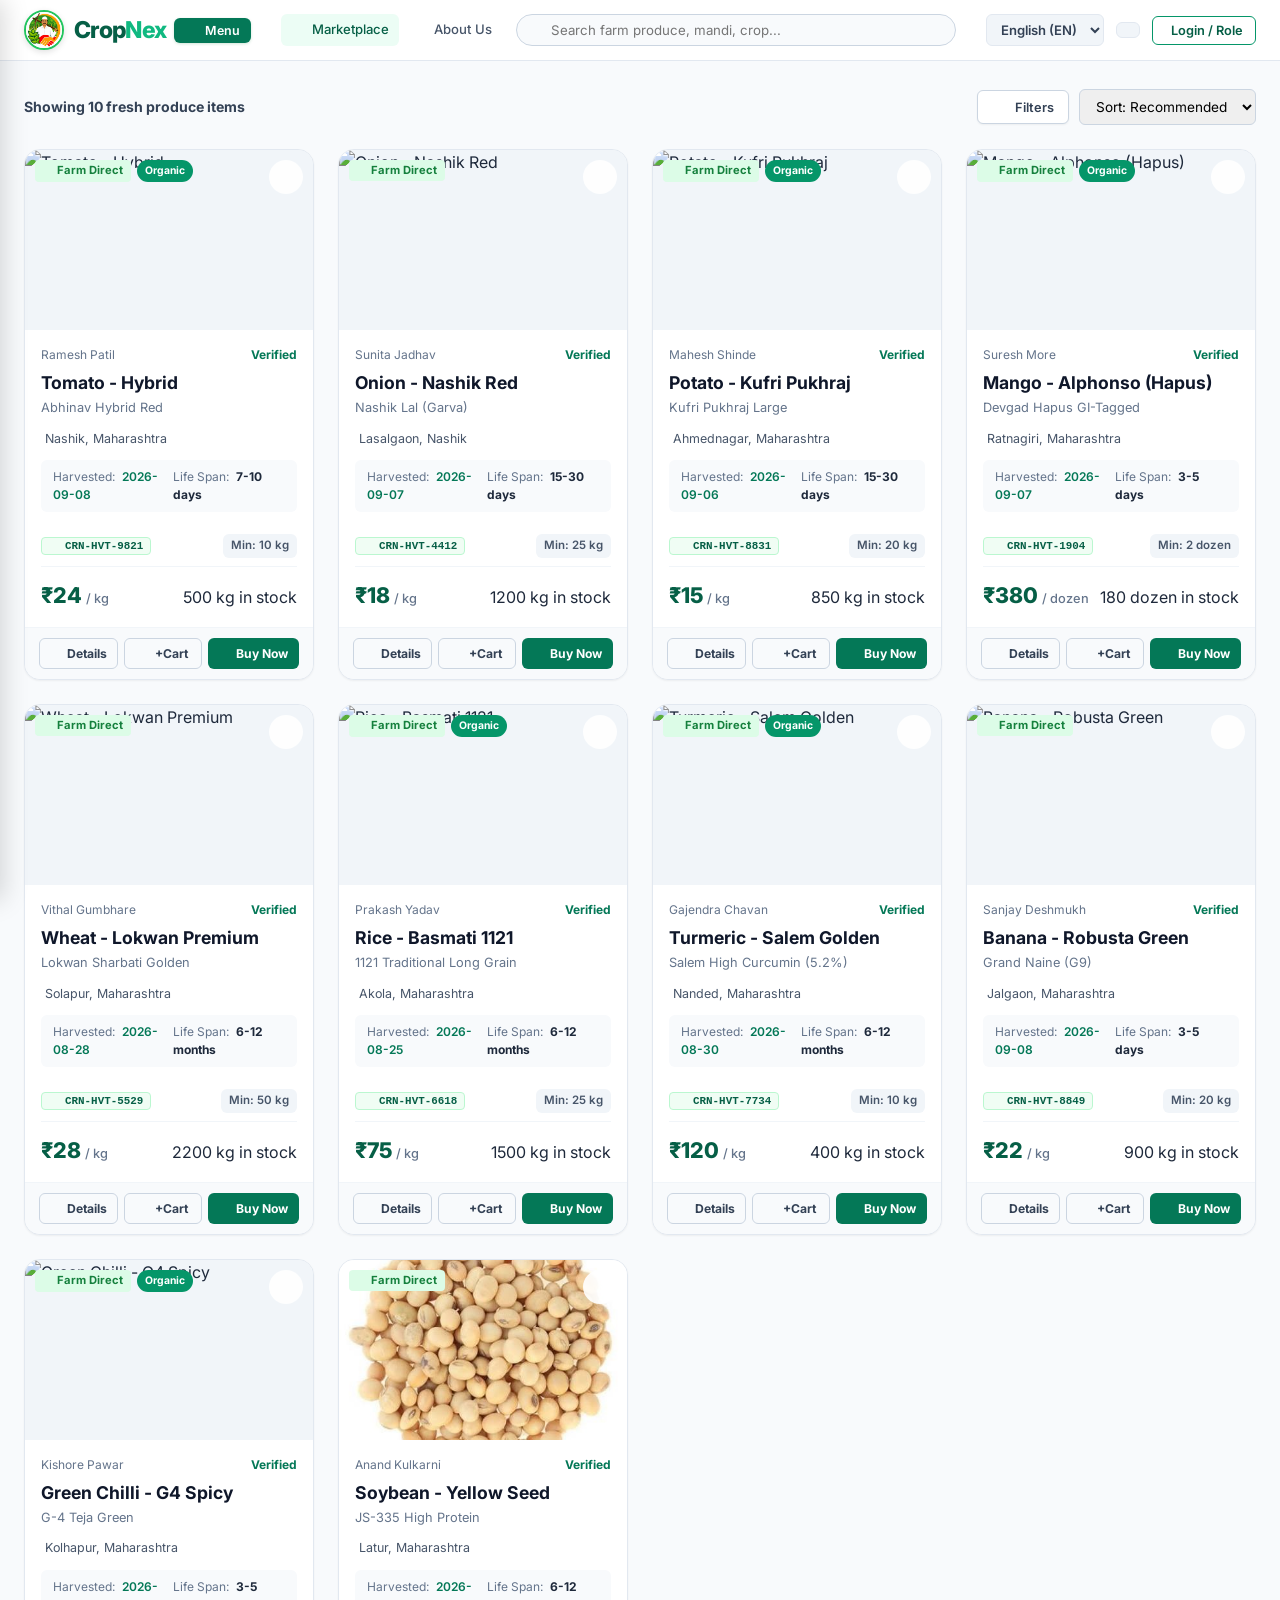
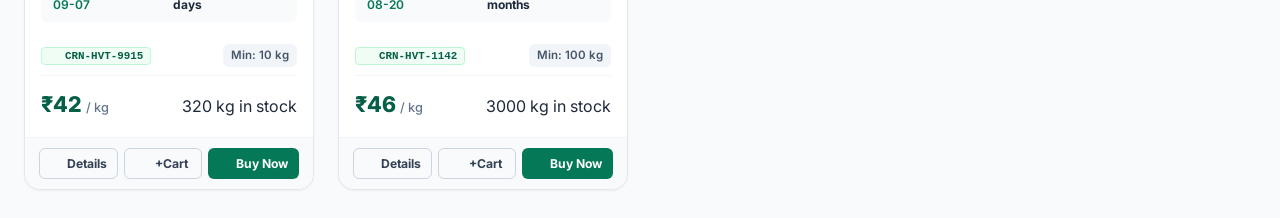
==== index.html @ 41c4c05e "Update landing hero badge and farmer KPI labels" ====
<!DOCTYPE html>
<html lang="en">
<head>
  <meta charset="UTF-8">
  <meta name="viewport" content="width=device-width, initial-scale=1.0, maximum-scale=5.0">
  <meta name="theme-color" content="#15803D">
  <title>CropNex — Direct Agritech Marketplace & Farmer Intelligence</title>
  <meta name="description" content="Direct multi-tier marketplace, AI price intelligence, smart logistics and multilingual tender aggregator.">

  <!-- Google Fonts: Inter & Outfit -->
  <link rel="preconnect" href="https://fonts.googleapis.com">
  <link rel="preconnect" href="https://fonts.gstatic.com" crossorigin>
  <link href="https://fonts.googleapis.com/css2?family=Inter:wght@400;500;600;700;800&family=Outfit:wght@600;700;800&display=swap" rel="stylesheet">

  <!-- Official CropNex Favicon & Browser Tab Icons -->
  <link rel="icon" type="image/jpeg" href="assets/cropnex-logo.jpg?v=4.0">
  <link rel="shortcut icon" type="image/jpeg" href="assets/cropnex-logo.jpg?v=4.0">
  <link rel="apple-touch-icon" href="assets/cropnex-logo.jpg?v=4.0">

  <!-- Leaflet CSS for Smart Logistics Map -->
  <link rel="stylesheet" href="https://unpkg.com/leaflet@1.9.4/dist/leaflet.css" />

  <!-- Main Stylesheet -->
  <link rel="stylesheet" href="css/style.css?v=3.7">

  <!-- Lucide Icons & Chart.js via CDN -->
  <script src="https://unpkg.com/lucide@latest"></script>
  <script src="https://cdn.jsdelivr.net/npm/chart.js"></script>
  <script src="https://unpkg.com/leaflet@1.9.4/dist/leaflet.js"></script>
</head>
<body>

  <!-- Global Application Header -->
  <header class="app-header">
    <div class="header-inner">
      <!-- Left: Brand Logo, Menu Button & Top-Left Filter Button -->
      <div class="header-left-col">
        <div class="brand-dashboard-wrapper">
          <!-- Brand Logo -->
          <div class="brand-logo" id="brandLogoLink" data-navigate="marketplace" title="CropNex">
            <img src="assets/cropnex-logo.jpg?v=4.0" alt="CropNex Logo" class="brand-logo-img">
            <span class="brand-text">Crop<span>Nex</span></span>
          </div>

          <!-- Navigation Menu button -->
          <button type="button" class="btn btn-primary btn-dashboard-toggle" id="btnSidebarToggle" onclick="UI.toggleSidebar()" title="Open Navigation Menu">
            <i data-lucide="menu" style="width:14px; height:14px;"></i>
            <span class="font-semibold">Menu</span>
          </button>
        </div>

        <!-- Top-Left Filter Button: Shown when searching or toggled (Buyer Only) -->
        <button class="btn nav-top-filter-btn nav-buyer-only" id="navTopLeftFilterBtn" onclick="Marketplace.openFilterModal()" title="Filter Produce" style="display:none; padding:6px 12px; font-size:0.8rem; border-radius:8px; align-items:center; gap:6px; background:#ecfdf5; border:1px solid #10b981; color:#065f46; font-weight:700; cursor:pointer; box-shadow:0 1px 3px rgba(0,0,0,0.06); transition:all 0.2s;">
          <i data-lucide="sliders-horizontal" style="width:14px; height:14px; color:#059669;"></i>
          <span>Filter Produce</span>
          <span class="filter-count-badge" id="navFilterActiveCount" style="display:none; background:#059669; color:#fff; border-radius:10px; padding:1px 6px; font-size:0.7rem;">0</span>
        </button>
      </div>

      <!-- Center: Nav Links & Search Bar -->
      <div class="header-center-col" style="display:flex; align-items:center; gap:14px; flex:1; max-width:700px; margin:0 10px;">
        <!-- Nav Links: Marketplace (Buyer), About Us (Home hidden on User page) -->
        <nav class="nav-center-menu" id="navCenterMenu" style="display:flex; align-items:center; gap:4px;">
          <a href="javascript:void(0)" class="nav-link" id="navHomeLink" data-navigate="farmer-dashboard" title="CropNex Home" style="display:none;">
            <i data-lucide="home" style="width:15px; height:15px;"></i>
            <span>Home</span>
          </a>
          <a href="javascript:void(0)" class="nav-link nav-buyer-only" id="navMarketplaceLink" data-navigate="marketplace" title="Direct Marketplace">
            <i data-lucide="store" style="width:15px; height:15px;"></i>
            <span>Marketplace</span>
          </a>
          <a href="about.html" target="_blank" rel="noopener noreferrer" class="nav-link" id="navAboutUsLink" title="About CropNex">
            <i data-lucide="info" style="width:15px; height:15px;"></i>
            <span>About Us</span>
          </a>
        </nav>

        <!-- Navbar Search Bar (Buyer Only) -->
        <div class="nav-search-bar nav-buyer-only" id="navSearchBarContainer" style="position:relative; flex:1; min-width:180px;">
          <i data-lucide="search" class="nav-search-icon" style="position:absolute; left:12px; top:50%; transform:translateY(-50%); width:15px; height:15px; color:#64748b; pointer-events:none;"></i>
          <input type="text" id="navProduceSearchInput" placeholder="Search farm produce, mandi, crop..." oninput="Marketplace.handleNavbarSearch(this.value)" style="width:100%; padding:7px 30px 7px 34px; border-radius:20px; border:1px solid #cbd5e1; font-size:0.83rem; background:#f8fafc; outline:none; transition:all 0.2s;">
          <button type="button" class="nav-search-clear" id="navSearchClearBtn" onclick="Marketplace.clearNavbarSearch()" style="display:none; position:absolute; right:10px; top:50%; transform:translateY(-50%); background:none; border:none; font-size:16px; color:#94a3b8; cursor:pointer;" title="Clear">&times;</button>
        </div>
      </div>

      <!-- Header Right Minimal Controls: Language, Cart, Login / Profile -->
      <div class="header-actions">
        <!-- Language Selector -->
        <div class="lang-dropdown">
          <select class="lang-select-box" id="globalLangSelector" onchange="LanguageService.setLanguage(this.value)">
            <option value="en">English (EN)</option>
            <option value="hi">हिंदी (HI)</option>
            <option value="mr">मराठी (MR)</option>
          </select>
        </div>

        <!-- Cart Button (Accessible to visitor without login) -->
        <button class="cart-icon-btn" data-toggle-cart title="Shopping Cart">
          <i data-lucide="shopping-cart"></i>
          <span class="cart-badge-count" style="display:none;">0</span>
        </button>

        <!-- Unauthenticated Visitor: Login Button -->
        <button class="btn btn-outline btn-sm auth-btn-login" id="navLoginBtn" onclick="UI.openLoginModal()">
          <i data-lucide="log-in"></i>
          <span data-i18n="nav_login">Login</span>
        </button>

        <!-- Authenticated User: Profile Button -->
        <button class="btn btn-outline btn-sm auth-btn-profile" id="navProfileBtn" data-navigate="profile" style="display:none;">
          <i data-lucide="user"></i>
          <span class="current-user-name" data-i18n="nav_profile">Profile</span>
        </button>
      </div>
    </div>
  </header>

  <!-- Role-Aware Side Panel / Sidebar Drawer -->
  <div class="sidebar-backdrop" id="sidebarBackdrop" onclick="UI.toggleSidebar(false)"></div>
  <aside class="app-sidebar-panel" id="appSidebarPanel">
    <div class="sidebar-header">
      <div class="sidebar-user-preview">
        <div class="sidebar-avatar" id="sidebarUserAvatar">👤</div>
        <div>
          <div class="sidebar-user-name" id="sidebarUserName">Guest Visitor</div>
          <div class="sidebar-user-role" id="sidebarUserRole">Browsing Marketplace</div>
        </div>
      </div>
      <button class="sidebar-close-btn" onclick="UI.toggleSidebar(false)" title="Close Panel">&times;</button>
    </div>

    <!-- Dynamic navigation menu items injected by UI.renderSidebarMenu() -->
    <nav class="sidebar-nav-container">
      <ul class="sidebar-menu-list" id="sidebarMenuList">
        <!-- Rendered dynamically according to Visitor / Buyer / Farmer -->
      </ul>
    </nav>
  </aside>

  <!-- Slide-Out Shopping Cart Drawer -->
  <div class="cart-overlay" id="cartOverlay" data-toggle-cart></div>
  <aside class="cart-drawer" id="cartDrawer">
    <div class="cart-header">
      <h3 data-i18n="cart_title">Your Produce Cart</h3>
      <button class="btn-icon" data-toggle-cart>&times;</button>
    </div>
    <div class="cart-items-container" id="cartDrawerItems">
      <!-- Injected via Marketplace.renderCartDrawer() -->
    </div>
    <div class="cart-footer">
      <div class="cart-totals-breakdown">
        <div class="total-row">
          <span data-i18n="cart_subtotal">Subtotal:</span>
          <span id="cartSubtotalAmount">₹0</span>
        </div>
        <div class="total-row">
          <span data-i18n="cart_logistics">Logistics (Est. 6%):</span>
          <span id="cartLogisticsAmount">₹0</span>
        </div>
        <div class="total-row total-grand">
          <span data-i18n="cart_total">Total Amount:</span>
          <span id="cartTotalAmount">₹0</span>
        </div>
      </div>
      <button class="btn btn-primary w-full" id="cartProceedCheckoutBtn" onclick="Marketplace.openCheckoutModal()" style="width: 100%;">
        <i data-lucide="shield-check"></i> <span data-i18n="btn_checkout">Proceed to Checkout</span>
      </button>
    </div>
  </aside>

  <!-- SPA Views Container -->
  <main class="app-main">

    <!-- ==========================================
         VIEW 1: ABOUT & PLATFORM OVERVIEW (LANDING)
         ========================================== -->
    <section class="app-view" id="view-landing">
      <!-- Hero Section -->
      <div class="hero-section">
        <div class="hero-container">
          <div class="hero-content">
            <h1 data-i18n="brand_tagline">
              From Farm to Market, <span>Without Unnecessary Middlemen.</span>
            </h1>
            <p data-i18n="brand_subtext">
              CropNex connects farmers directly with consumers and bulk buyers while helping them discover better prices, smarter logistics and government tender opportunities.
            </p>
            <div class="hero-cta-group">
              <button class="btn btn-primary" data-navigate="marketplace">
                <i data-lucide="shopping-bag"></i> <span data-i18n="btn_explore_mkt">Explore Marketplace</span>
              </button>
              <button class="btn btn-secondary" onclick="UI.openLoginModal('user')">
                <i data-lucide="users"></i> <span data-i18n="btn_join_cropnex">Join CropNex</span>
              </button>
            </div>
            <!-- Live Agro Weather Strip -->
            <div class="p-3 bg-white border border-emerald-100 rounded-md shadow-sm flex items-center gap-4 text-xs" style="max-width: 520px; display: flex; align-items: center; justify-content: space-between;">
              <div style="display: flex; align-items: center; gap: 8px;">
                <i data-lucide="cloud-sun" class="text-emerald-600"></i>
                <div>
                  <strong id="weatherTemp">28°C</strong> • <span id="weatherDesc">Ideal Harvesting Weather</span>
                </div>
              </div>
              <div style="color: var(--slate-500);">
                Humidity: <strong id="weatherHumidity">68%</strong> | Rain: <strong id="weatherRain">0 mm</strong>
              </div>
            </div>
          </div>

          <!-- Hero Supply Chain Reduction Visual -->
          <div class="hero-illustration">
            <div style="font-size: 0.8rem; font-weight: 700; color: var(--primary-800); text-transform: uppercase; margin-bottom: 12px;">
              CropNex Direct Value Realization
            </div>
            <div class="supply-chain-hero-diagram">
              <div class="diagram-node">
                <div class="node-icon-circle">👨‍🌾</div>
                <div class="node-label">Farmer</div>
                <span class="text-xs text-emerald-700 font-bold">+40% Margin</span>
              </div>
              <div class="diagram-arrow">➔</div>
              <div class="diagram-node">
                <div class="node-icon-circle" style="background: #ecfdf5; border-color: #10b981;">🌿</div>
                <div class="node-label" style="color: var(--primary-700);">CropNex</div>
                <span class="text-xs text-slate-500">Zero Middlemen</span>
              </div>
              <div class="diagram-arrow">➔</div>
              <div class="diagram-node">
                <div class="node-icon-circle">🏢</div>
                <div class="node-label">Buyer</div>
                <span class="text-xs text-blue-700 font-bold">-25% Cost</span>
              </div>
            </div>
            <div style="font-size: 0.75rem; color: var(--slate-500); margin-top: 10px;" id="weatherStatusNote">
              Integrated multi-tier logistics & smart route clustering
            </div>
          </div>
        </div>
      </div>

      <!-- Stats Ribbon -->
      <div class="stats-ribbon">
        <div class="stats-container">
          <div class="stat-item">
            <h3>1,200+</h3>
            <p>Direct Farmers</p>
          </div>
          <div class="stat-item">
            <h3>850+</h3>
            <p>Active Bulk Buyers</p>
          </div>
          <div class="stat-item">
            <h3>2,300+</h3>
            <p>Products Listed</p>
          </div>
          <div class="stat-item">
            <h3>5,600+</h3>
            <p>Orders Fulfilled</p>
          </div>
        </div>
      </div>

      <!-- Problem vs Solution Comparison Section -->
      <div class="comparison-section" id="problemComparisonSection">
        <div class="section-header">
          <h2>Eliminating the Middleman Inefficiency</h2>
          <p>How CropNex solves Problem Statement 26033: Reducing supply chain intermediaries so farmers earn more while buyers pay fair market rates.</p>
        </div>

        <div class="comparison-grid">
          <!-- Traditional Supply Chain -->
          <div class="comparison-card card-traditional">
            <h3 style="color: var(--accent-red); font-size: 1.25rem; font-weight: 700; margin-bottom: 6px;" data-i18n="comp_traditional_title">
              The Problem: Traditional Supply Chain
            </h3>
            <p style="font-size: 0.85rem; color: var(--slate-500);">5-6 layers of intermediaries extract value before produce reaches consumer.</p>

            <div class="chain-steps-row">
              <span class="step-node">Farmer</span> ➔
              <span class="step-node">Trader</span> ➔
              <span class="step-node">Wholesaler</span> ➔
              <span class="step-node">Distributor</span> ➔
              <span class="step-node">Retailer</span> ➔
              <span class="step-node">Consumer</span>
            </div>

            <ul class="chain-points-list">
              <li><i data-lucide="x-circle" class="icon-bad"></i> <span data-i18n="comp_bad_1">Lower farmer margin (only 25-35% price realization)</span></li>
              <li><i data-lucide="x-circle" class="icon-bad"></i> <span data-i18n="comp_bad_2">Higher consumer price (200-300% retail markup)</span></li>
              <li><i data-lucide="x-circle" class="icon-bad"></i> <span data-i18n="comp_bad_3">Information gaps & mandi price opacity</span></li>
              <li><i data-lucide="x-circle" class="icon-bad"></i> <span data-i18n="comp_bad_4">High logistics wastage and delayed transit</span></li>
            </ul>
          </div>

          <!-- CropNex Direct Platform -->
          <div class="comparison-card card-cropnex">
            <h3 style="color: var(--primary-800); font-size: 1.25rem; font-weight: 700; margin-bottom: 6px;" data-i18n="comp_cropnex_title">
              The Solution: CropNex
            </h3>
            <p style="font-size: 0.85rem; color: var(--slate-500);">Direct 3-tier model powered by AI price intelligence and smart freight.</p>

            <div class="chain-steps-row">
              <span class="step-node font-bold">Farmer</span> ➔
              <span class="step-node font-bold" style="background:#15803d; color:#ffffff;">CropNex</span> ➔
              <span class="step-node font-bold">Buyer</span>
            </div>

            <ul class="chain-points-list">
              <li><i data-lucide="check-circle" class="icon-good"></i> <span data-i18n="comp_good_1">Better farmer margins (65-80% direct realization)</span></li>
              <li><i data-lucide="check-circle" class="icon-good"></i> <span data-i18n="comp_good_2">Transparent, fair wholesale & retail pricing</span></li>
              <li><i data-lucide="check-circle" class="icon-good"></i> <span data-i18n="comp_good_3">Direct verified buyers, institutions & FPOs</span></li>
              <li><i data-lucide="check-circle" class="icon-good"></i> <span data-i18n="comp_good_4">Smart route optimization & shared freight pooling</span></li>
            </ul>
          </div>
        </div>
      </div>

      <!-- 4 Core Pillars Section -->
      <div class="features-section">
        <div class="features-container">
          <div class="section-header">
            <h2 data-i18n="feat_heading">Our 4 Core Pillars</h2>
            <p>Engineered to empower rural agriculture through intelligent digital infrastructure.</p>
          </div>

          <div class="features-grid">
            <!-- 01 Direct Marketplace -->
            <div class="feature-card" data-navigate="marketplace">
              <div>
                <span class="feature-num">01</span>
                <h3 data-i18n="feat_1_title">Direct Marketplace</h3>
                <p data-i18n="feat_1_desc">Sell directly to consumers, bulk buyers, restaurants and institutional procurers without brokers.</p>
              </div>
              <button class="btn btn-sm btn-outline" style="width:100%;">
                <span data-i18n="btn_explore_mkt">Explore Marketplace</span> ➔
              </button>
            </div>

            <!-- 02 AI Price Forecasting -->
            <div class="feature-card" data-navigate="forecast">
              <div>
                <span class="feature-num">02</span>
                <h3 data-i18n="feat_2_title">AI Price Forecasting</h3>
                <p data-i18n="feat_2_desc">Understand prospective mandi price trends up to 30 days before harvest and selling.</p>
              </div>
              <button class="btn btn-sm btn-outline" style="width:100%;">
                <span data-i18n="nav_forecast">View Price Intel</span> ➔
              </button>
            </div>

            <!-- 03 Smart Logistics -->
            <div class="feature-card" data-navigate="logistics">
              <div>
                <span class="feature-num">03</span>
                <h3 data-i18n="feat_3_title">Smart Logistics</h3>
                <p data-i18n="feat_3_desc">Reduce delivery distance and transport overhead via multi-stop route clustering and cold chains.</p>
              </div>
              <button class="btn btn-sm btn-outline" style="width:100%;">
                <span data-i18n="nav_logistics">Open Logistics</span> ➔
              </button>
            </div>

            <!-- 04 Multilingual Tenders -->
            <div class="feature-card" data-navigate="tenders">
              <div>
                <span class="feature-num">04</span>
                <h3 data-i18n="feat_4_title">Multilingual Tenders</h3>
                <p data-i18n="feat_4_desc">Discover and understand relevant government procurement tenders in accessible regional languages.</p>
              </div>
              <button class="btn btn-sm btn-outline" style="width:100%;">
                <span data-i18n="nav_tenders">Browse Tenders</span> ➔
              </button>
            </div>
          </div>
        </div>
      </div>

      <!-- Trust & Impact Section -->
      <div class="page-container" style="padding-top: 60px; padding-bottom: 60px;">
        <div class="section-header">
          <h2>Built on Direct Trust & Transparency</h2>
          <p>Real-time KYC verification, farm-gate quality certification, and direct escrow payments.</p>
        </div>

        <div style="display: grid; grid-template-columns: repeat(auto-fit, minmax(240px, 1fr)); gap: 24px;">
          <div class="kpi-card text-center" style="align-items: center;">
            <i data-lucide="shield-check" class="text-emerald-600" style="width:36px; height:36px; margin-bottom:12px;"></i>
            <h4 class="font-bold text-slate-800">Verified Farmers</h4>
            <p class="text-xs text-slate-500 mt-1">Land record 7/12 & Aadhaar authenticated producers with farm-gate traceability.</p>
          </div>
          <div class="kpi-card text-center" style="align-items: center;">
            <i data-lucide="trending-up" class="text-emerald-600" style="width:36px; height:36px; margin-bottom:12px;"></i>
            <h4 class="font-bold text-slate-800">Transparent Pricing</h4>
            <p class="text-xs text-slate-500 mt-1">Live Mandi rate benchmarks eliminate price gouging and unfair commission cuts.</p>
          </div>
          <div class="kpi-card text-center" style="align-items: center;">
            <i data-lucide="truck" class="text-emerald-600" style="width:36px; height:36px; margin-bottom:12px;"></i>
            <h4 class="font-bold text-slate-800">Cluster Logistics</h4>
            <p class="text-xs text-slate-500 mt-1">Shared farm-to-city freight routes reducing transport costs by over 20%.</p>
          </div>
          <div class="kpi-card text-center" style="align-items: center;">
            <i data-lucide="languages" class="text-emerald-600" style="width:36px; height:36px; margin-bottom:12px;"></i>
            <h4 class="font-bold text-slate-800">Multilingual Access</h4>
            <p class="text-xs text-slate-500 mt-1">Full support for English, Hindi, and Marathi ensuring regional inclusion.</p>
          </div>
        </div>
      </div>
    </section>


    <!-- ==========================================
         VIEW 2: DIRECT MARKETPLACE (DEFAULT HOMEPAGE)
         ========================================== -->
    <section class="app-view active" id="view-marketplace">
      <div class="marketplace-layout">
        <!-- Marketplace Main Content (Clean Full-Width Browsing) -->
        <div class="marketplace-content">
          <!-- Top Bar with Status Count, Filters and Sort -->
          <div class="marketplace-top-controls">
            <div class="marketplace-count-badge" id="marketplaceProductCount" style="font-size:0.88rem; font-weight:700; color:var(--slate-700); display:flex; align-items:center; gap:6px;">
              <i data-lucide="store" style="width:16px; height:16px; color:var(--primary-600);"></i>
              <span>Showing fresh produce items</span>
            </div>

            <div style="display:flex; gap:10px; align-items:center; flex-wrap:wrap;">
              <button type="button" class="btn btn-outline btn-sm btn-filter-modal-trigger" onclick="UI.openModal('marketplaceFilterModal')" style="display:inline-flex; align-items:center; gap:7px; font-weight:600; padding:8px 14px; border-color:var(--slate-300); background:var(--white);">
                <i data-lucide="sliders-horizontal" style="width:16px; height:16px; color:var(--primary-700);"></i>
                <span>Filters</span>
                <span class="badge-filter-count" id="activeFiltersBadge" style="display:none; background:var(--primary-600); color:#fff; border-radius:10px; padding:1px 7px; font-size:0.75rem; font-weight:700;">0</span>
              </button>

              <select class="form-select" id="mktSortBy" style="padding:8px 12px; border-radius:6px; border:1px solid #cbd5e1; font-size:0.85rem;">
                <option value="recommended" data-i18n="mkt_sort_rec">Sort: Recommended</option>
                <option value="lowest" data-i18n="mkt_sort_low">Lowest Price</option>
                <option value="highest" data-i18n="mkt_sort_high">Highest Price</option>
                <option value="newest" data-i18n="mkt_sort_new">Newest Harvest</option>
              </select>
            </div>
          </div>

          <!-- Products Grid Container -->
          <div class="products-grid" id="marketplaceGrid">
            <!-- Injected via Marketplace.renderProducts() -->
          </div>
        </div>
      </div>
    </section>


    <!-- ==========================================
         VIEW 3: AI PRICE FORECASTING ENGINE
         ========================================== -->
    <section class="app-view" id="view-forecast">
      <div class="page-container">
        <div class="page-header-block">
          <span class="user-role-badge role-farmer" style="margin-bottom:8px; display:inline-block;">AI PRICE DISCOVERY</span>
          <h2 data-i18n="ai_price_title">AI Price Prediction & Mandi Forecast</h2>
          <p data-i18n="ai_disclaimer">Live APMC rate projections based on seasonal arrival trends and predictive market momentum.</p>
        </div>

        <!-- Quick Crop Selector Pills -->
        <div style="margin-bottom: 20px;">
          <label class="block text-xs font-bold text-slate-600 mb-2">Quick Crop Selection (Click to Discover AI Projections):</label>
          <div style="display: flex; gap: 10px; flex-wrap: wrap;">
            <button type="button" class="btn btn-sm btn-primary crop-predict-btn" onclick="ForecastEngine.selectCrop('Tomato', this)">🍅 Tomato (Hybrid)</button>
            <button type="button" class="btn btn-sm btn-outline crop-predict-btn" onclick="ForecastEngine.selectCrop('Onion', this)">🧅 Onion (Nashik Red)</button>
            <button type="button" class="btn btn-sm btn-outline crop-predict-btn" onclick="ForecastEngine.selectCrop('Potato', this)">🥔 Potato (Kufri Pukhraj)</button>
            <button type="button" class="btn btn-sm btn-outline crop-predict-btn" onclick="ForecastEngine.selectCrop('Wheat', this)">🌾 Wheat (Lokwan)</button>
            <button type="button" class="btn btn-sm btn-outline crop-predict-btn" onclick="ForecastEngine.selectCrop('Turmeric', this)">🌿 Turmeric (Salem Golden)</button>
          </div>
        </div>

        <!-- Controls Row -->
        <div class="forecast-controls-row">
          <div>
            <label class="block text-xs font-bold text-slate-700 mb-1">Select Crop:</label>
            <select class="form-select" id="forecastCropSelect" style="padding:8px 14px; border-radius:6px; border:1px solid #cbd5e1; font-weight:600;">
              <option value="Tomato">Tomato (Hybrid)</option>
              <option value="Onion">Onion (Nashik Red)</option>
              <option value="Potato">Potato (Kufri Pukhraj)</option>
              <option value="Wheat">Wheat (Lokwan)</option>
              <option value="Turmeric">Turmeric (Salem Golden)</option>
            </select>
          </div>

          <div>
            <label class="block text-xs font-bold text-slate-700 mb-1">Mandi Hub:</label>
            <select class="form-select" id="forecastMandiSelect" style="padding:8px 14px; border-radius:6px; border:1px solid #cbd5e1; font-weight:600;">
              <option value="Nashik APMC">Nashik APMC Mandi</option>
              <option value="Lasalgaon APMC">Lasalgaon APMC (Asia's Largest Onion Market)</option>
              <option value="Ahmednagar Mandi">Ahmednagar Wholesale Market</option>
              <option value="Solapur APMC">Solapur Grain Market</option>
              <option value="Nanded APMC">Nanded Spice Hub</option>
            </select>
          </div>

          <div>
            <label class="block text-xs font-bold text-slate-700 mb-1">Forecast Horizon:</label>
            <select class="form-select" id="forecastTimeframeSelect" style="padding:8px 14px; border-radius:6px; border:1px solid #cbd5e1; font-weight:600;">
              <option value="30">Next 14-30 Days Projections</option>
            </select>
          </div>
        </div>

        <!-- Metric KPI Cards -->
        <div class="kpi-cards-grid">
          <div class="kpi-card">
            <span class="kpi-label" data-i18n="ai_current_price">Current Mandi Rate</span>
            <div class="kpi-value" id="forecastCurrentPrice">₹2,400</div>
            <span class="text-xs text-slate-500" id="forecastCurrentUnit">₹ / quintal</span>
          </div>

          <div class="kpi-card">
            <span class="kpi-label" data-i18n="ai_predicted_price">AI Forecasted Rate</span>
            <div class="kpi-value text-emerald-700" id="forecastPredictedPrice">₹2,650</div>
            <span class="text-xs text-slate-500" id="forecastPredictedUnit">₹ / quintal</span>
          </div>

          <div class="kpi-card">
            <span class="kpi-label" data-i18n="ai_expected_change">Expected Change</span>
            <div style="display:flex; align-items:center; gap:8px; margin-top:4px;">
              <span class="stat-change-pill trend-up" id="forecastExpectedChange">+10.4%</span>
            </div>
            <span class="text-xs mt-2" id="forecastTrend">↑ Increasing</span>
          </div>

          <div class="kpi-card">
            <span class="kpi-label" data-i18n="ai_confidence">AI Confidence Score</span>
            <div class="kpi-value" id="forecastConfidence">84%</div>
            <div class="confidence-bar-bg">
              <div class="confidence-bar-fill" id="forecastConfidenceBar" style="width: 84%;"></div>
            </div>
          </div>
        </div>

        <!-- Chart Card -->
        <div class="chart-card mb-6" style="margin-bottom: 24px;">
          <div class="chart-card-header">
            <h4>Historical Spot Price vs. AI Projected Price Trend</h4>
            <span class="text-xs font-semibold text-emerald-700" id="forecastMandiLabel">Market: Nashik APMC</span>
          </div>
          <div class="chart-wrapper" style="height: 320px;">
            <canvas id="forecastChartCanvas"></canvas>
          </div>
        </div>

        <!-- AI Forecast Rationale Card -->
        <div class="comparison-card card-cropnex">
          <h4 class="font-bold text-slate-800 mb-2 flex items-center gap-2">
            <i data-lucide="brain-circuit" class="text-emerald-700"></i> AI Momentum & Fundamental Insights
          </h4>
          <p class="text-sm text-slate-700" id="forecastRationale">
            Monsoon-induced logistical slowdowns in southern production hubs combined with high festival demand in urban markets are projected to push wholesale rates higher over the next 14 days.
          </p>
        </div>
      </div>
    </section>


    <!-- ==========================================
         VIEW 4: SMART LOGISTICS ENGINE
         ========================================== -->
    <section class="app-view" id="view-logistics">
      <div class="page-container">
        <div class="page-header-block">
          <span class="user-role-badge role-farmer" style="margin-bottom:8px; display:inline-block;">SMART SUPPLY CHAIN</span>
          <h2 data-i18n="logistics_title">Smart Logistics & Route Optimization</h2>
          <p>Shared cold freight pooling, multi-stop collection clusters, and distance reduction.</p>
        </div>

        <div class="logistics-grid">
          <!-- Leaflet Map Container -->
          <div class="map-card">
            <div id="logisticsMapContainer"></div>
          </div>

          <!-- Logistics Statistics & Actions -->
          <div class="logistics-stats-card">
            <div>
              <h4 class="font-bold text-slate-800 mb-4 flex items-center gap-2">
                <i data-lucide="route" class="text-emerald-700"></i> Multi-Stop Corridor Optimization
              </h4>

              <div class="stat-row-item">
                <span class="text-sm text-slate-600" data-i18n="log_orig_dist">Original Individual Route:</span>
                <span class="font-bold text-slate-800" id="logOrigDist">210 km</span>
              </div>

              <div class="stat-row-item">
                <span class="text-sm text-slate-600" data-i18n="log_opt_dist">Clustered Route:</span>
                <span class="font-bold text-emerald-700" id="logOptDist">164 km</span>
              </div>

              <div class="stat-row-item">
                <span class="text-sm text-slate-600" data-i18n="log_fuel_saving">Estimated Fuel Saving:</span>
                <span class="font-bold text-emerald-700" id="logFuelSave">21.9% (Saved 9.6L)</span>
              </div>

              <div class="stat-row-item">
                <span class="text-sm text-slate-600" data-i18n="log_est_cost">Logistics Freight Cost:</span>
                <span class="font-bold text-slate-800" id="logEstCost">₹1,240</span>
              </div>

              <div class="stat-row-item">
                <span class="text-sm text-slate-600" data-i18n="log_est_time">Estimated Transit Time:</span>
                <span class="font-bold text-slate-800" id="logEstTime">3h 20m</span>
              </div>
            </div>

            <div class="mt-6">
              <button class="btn btn-primary w-full" id="logisticsOptimizeBtn" style="width: 100%;">
                <i data-lucide="zap"></i> <span data-i18n="log_btn_optimize">Optimize Route</span>
              </button>
              <p class="text-xs text-center text-slate-500 mt-2">
                Simulates TSP (Traveling Salesperson) multi-stop freight clustering across rural collection points.
              </p>
            </div>
          </div>
        </div>
      </div>
    </section>


    <!-- ==========================================
         VIEW 5: MULTILINGUAL TENDER AGGREGATOR
         ========================================== -->
    <section class="app-view" id="view-tenders">
      <div class="page-container">
        <div class="page-header-block">
          <span class="user-role-badge role-farmer" style="margin-bottom:8px; display:inline-block;">Pillar 04</span>
          <h2 data-i18n="tenders_title">Multilingual Tender Opportunities</h2>
          <p>Aggregating official government procurement opportunities (etenders.gov.in demo) for farmers and FPOs.</p>
        </div>

        <!-- Controls Row -->
        <div class="forecast-controls-row items-center justify-between">
          <div class="search-input-wrap" style="max-width:360px;">
            <i data-lucide="search" class="search-icon-fixed"></i>
            <input type="text" id="tenderSearchInput" placeholder="Search tenders, departments, crops...">
          </div>

          <div style="display:flex; gap:12px;">
            <select class="form-select" id="tenderLanguageFilter" style="padding:8px 12px; border-radius:6px; border:1px solid #cbd5e1;">
              <option value="all">All Languages</option>
              <option value="English">English</option>
              <option value="Hindi">Hindi</option>
              <option value="Marathi">Marathi</option>
            </select>
          </div>
        </div>

        <!-- Category Buttons -->
        <div class="flex gap-2 flex-wrap mb-6" style="display: flex; gap: 8px; flex-wrap: wrap; margin-bottom: 24px;">
          <button class="btn btn-xs btn-outline tender-cat-btn active" data-category="all">All Tenders</button>
          <button class="btn btn-xs btn-outline tender-cat-btn" data-category="vegetables">Vegetables</button>
          <button class="btn btn-xs btn-outline tender-cat-btn" data-category="spices">Spices</button>
          <button class="btn btn-xs btn-outline tender-cat-btn" data-category="grains">Grains</button>
          <button class="btn btn-xs btn-outline tender-cat-btn" data-category="fruits">Fruits</button>
          <button class="btn btn-xs btn-outline tender-cat-btn" data-category="equipment">Equipment</button>
        </div>

        <div style="font-size:0.85rem; color:var(--slate-500); margin-bottom:16px;" id="tendersCountLabel">
          Showing active government tender opportunities
        </div>

        <!-- Tenders Grid -->
        <div class="tenders-grid" id="tendersGrid">
          <!-- Injected via TendersManager.renderTenders() -->
        </div>
      </div>
    </section>


    <!-- ==========================================
         VIEW 6: FARMER DASHBOARD (Overview - KPIs, Charts, Recent Orders & Action Hub)
         ========================================== -->
    <section class="app-view" id="view-farmer-dashboard">
      <div class="page-container" style="max-width:1360px;">
        <!-- 1. Farmer Hero Profile Banner -->
        <div class="farmer-hero-card">
          <div style="position:absolute; right:-40px; top:-40px; width:220px; height:220px; border-radius:50%; background:rgba(255,255,255,0.06); pointer-events:none;"></div>
          <div style="position:absolute; right:140px; bottom:-60px; width:160px; height:160px; border-radius:50%; background:rgba(255,255,255,0.04); pointer-events:none;"></div>

          <div style="position:relative; z-index:1; display:flex; justify-content:space-between; align-items:center; flex-wrap:wrap; gap:20px;">
            <!-- Profile Info -->
            <div style="display:flex; align-items:center; gap:18px;">
              <div style="width:68px; height:68px; border-radius:50%; background:#ffffff; color:#065f46; display:flex; align-items:center; justify-content:center; font-size:2rem; box-shadow:0 4px 12px rgba(0,0,0,0.15); border:3px solid #6ee7b7; flex-shrink:0;">
                👨‍🌾
              </div>
              <div>
                <div style="display:flex; align-items:center; gap:8px; flex-wrap:wrap; margin-bottom:5px;">
                  <h2 style="margin:0; font-size:1.6rem; font-weight:800; color:#ffffff; letter-spacing:-0.02em;" id="farmerHeroName">Ramesh Patil</h2>
                  <span style="display:inline-flex; align-items:center; gap:4px; padding:3px 10px; border-radius:20px; font-size:0.75rem; font-weight:800; background:#dcfce7; color:#14532d;">
                    <i data-lucide="check-circle" style="width:13px; height:13px;"></i> Verified Producer
                  </span>
                  <span style="display:inline-flex; align-items:center; gap:4px; padding:3px 10px; border-radius:20px; font-size:0.75rem; font-weight:700; background:rgba(255,255,255,0.2); color:#ffffff; font-family:monospace;" id="farmerHeroKisanId">
                    KISAN-7821-MH
                  </span>
                </div>
                <div style="font-size:0.88rem; color:#d1fae5; display:flex; align-items:center; gap:12px; flex-wrap:wrap;">
                  <span style="display:flex; align-items:center; gap:4px;"><i data-lucide="map-pin" style="width:14px; height:14px;"></i> <span id="farmerHeroLocation">Pimpalgaon Baswant, Nashik</span></span>
                  <span>•</span>
                  <span style="display:flex; align-items:center; gap:4px;"><i data-lucide="sprout" style="width:14px; height:14px;"></i> <span id="farmerHeroFarmName">Patil Organic Farms (12.5 Acres)</span></span>
                  <span>•</span>
                  <span style="display:flex; align-items:center; gap:4px; color:#fde047;"><i data-lucide="award" style="width:14px; height:14px;"></i> Jaivik Bharat 100% Organic</span>
                </div>
              </div>
            </div>

            <!-- Header Action Buttons -->
            <div style="display:flex; gap:10px; align-items:center; flex-wrap:wrap;">
              <button type="button" class="btn btn-sm" onclick="UI.routeTo('farmer-add-product')" style="background:#ffffff; color:#065f46; font-weight:800; border:none; display:inline-flex; align-items:center; gap:6px; box-shadow:0 2px 8px rgba(0,0,0,0.1); padding:8px 16px; border-radius:8px;">
                <i data-lucide="plus-circle" style="width:16px; height:16px; color:#059669;"></i>
                <span>Add Produce Listing</span>
              </button>
              <button type="button" class="btn btn-sm" onclick="UI.routeTo('farmer-orders')" style="background:rgba(255,255,255,0.18); color:#ffffff; font-weight:700; border:1px solid rgba(255,255,255,0.3); display:inline-flex; align-items:center; gap:6px; padding:8px 14px; border-radius:8px;">
                <i data-lucide="clipboard-list" style="width:16px; height:16px;"></i>
                <span>Incoming Orders</span>
              </button>
            </div>
          </div>
        </div>

        <!-- 2. Live Weather & Mandi APMC Benchmark Ticker Strip -->
        <div style="background:#ffffff; border:1px solid #e2e8f0; border-radius:12px; padding:12px 18px; margin-bottom:24px; box-shadow:0 1px 3px rgba(0,0,0,0.03); display:flex; justify-content:space-between; align-items:center; flex-wrap:wrap; gap:14px;">
          <div style="display:flex; align-items:center; gap:10px;">
            <div style="width:36px; height:36px; border-radius:8px; background:#eff6ff; color:#2563eb; display:flex; align-items:center; justify-content:center;">
              <i data-lucide="cloud-sun" style="width:20px; height:20px;"></i>
            </div>
            <div>
              <div style="font-size:0.72rem; color:#64748b; font-weight:700; text-transform:uppercase;">Nashik Agri-Weather</div>
              <div style="font-size:0.86rem; font-weight:800; color:#1e293b;">27°C • Clear Sky • Optimal Harvesting & Dispatch Window</div>
            </div>
          </div>

          <div style="display:flex; align-items:center; gap:12px; flex-wrap:wrap;">
            <div style="font-size:0.72rem; color:#64748b; font-weight:700; text-transform:uppercase;">Mandi Benchmarks:</div>
            <div style="display:flex; gap:8px; flex-wrap:wrap;">
              <span style="font-size:0.8rem; font-weight:700; padding:3px 8px; background:#f0fdf4; color:#15803d; border-radius:6px; border:1px solid #bbf7d0;">
                🍅 Tomato: ₹24/kg <span style="font-size:0.7rem; color:#059669;">▲ +₹2</span>
              </span>
              <span style="font-size:0.8rem; font-weight:700; padding:3px 8px; background:#f0fdf4; color:#15803d; border-radius:6px; border:1px solid #bbf7d0;">
                🧅 Onion: ₹18/kg <span style="font-size:0.7rem; color:#059669;">▲ +₹1</span>
              </span>
              <span style="font-size:0.8rem; font-weight:700; padding:3px 8px; background:#f8fafc; color:#334155; border-radius:6px; border:1px solid #e2e8f0;">
                🥔 Potato: ₹15/kg
              </span>
              <span style="font-size:0.8rem; font-weight:700; padding:3px 8px; background:#f0fdf4; color:#15803d; border-radius:6px; border:1px solid #bbf7d0;">
                🌾 Wheat: ₹28/kg <span style="font-size:0.7rem; color:#059669;">▲ +₹0.8</span>
              </span>
            </div>
          </div>
        </div>

        <!-- 3. Redesigned 5-KPI Performance Cards -->
        <div style="display:grid; grid-template-columns:repeat(auto-fit, minmax(210px, 1fr)); gap:16px; margin-bottom:24px;">
          <!-- KPI 1: Gross Direct Revenue -->
          <div class="farmer-kpi-card" style="border-left:4px solid #059669;">
            <div style="display:flex; justify-content:space-between; align-items:flex-start;">
              <span class="kpi-label" style="font-size:0.78rem; font-weight:700; color:#64748b; text-transform:uppercase; letter-spacing:0.04em;">Direct Revenue</span>
              <div style="width:34px; height:34px; border-radius:8px; background:#ecfdf5; color:#059669; display:flex; align-items:center; justify-content:center;">
                <i data-lucide="indian-rupee" style="width:17px; height:17px;"></i>
              </div>
            </div>
            <div class="kpi-value text-emerald-700" id="farmerKpiSales" style="font-size:1.75rem; font-weight:800; margin:6px 0 2px 0;">₹0</div>
            <div style="display:flex; align-items:center; gap:4px; font-size:0.75rem; color:#059669; font-weight:700;">
              <span>▲ +18.4%</span> <span style="color:#64748b; font-weight:500;">vs last month</span>
            </div>
          </div>

          <!-- KPI 2: Net Farmer Realization (94%) -->
          <div class="farmer-kpi-card" style="border-left:4px solid #0d9488;">
            <div style="display:flex; justify-content:space-between; align-items:flex-start;">
              <span class="kpi-label" style="font-size:0.78rem; font-weight:700; color:#64748b; text-transform:uppercase; letter-spacing:0.04em;">Net Earnings</span>
              <div style="width:34px; height:34px; border-radius:8px; background:#f0fdfa; color:#0d9488; display:flex; align-items:center; justify-content:center;">
                <i data-lucide="wallet" style="width:17px; height:17px;"></i>
              </div>
            </div>
            <div class="kpi-value text-teal-700" id="farmerKpiEarnings" style="font-size:1.75rem; font-weight:800; color:#0f766e; margin:6px 0 2px 0;">₹0</div>
            <span class="text-xs text-teal-700 font-semibold">Zero middleman deduction</span>
          </div>

          <!-- KPI 3: Incoming Buyer Orders -->
          <div class="farmer-kpi-card" data-navigate="farmer-orders" style="border-left:4px solid #f59e0b; cursor:pointer;" title="View Incoming Orders">
            <div style="display:flex; justify-content:space-between; align-items:flex-start;">
              <span class="kpi-label" style="font-size:0.78rem; font-weight:700; color:#64748b; text-transform:uppercase; letter-spacing:0.04em;">Incoming Orders</span>
              <div style="width:34px; height:34px; border-radius:8px; background:#fef3c7; color:#d97706; display:flex; align-items:center; justify-content:center;">
                <i data-lucide="clipboard-list" style="width:17px; height:17px;"></i>
              </div>
            </div>
            <div class="kpi-value text-amber-600" id="farmerKpiPendingOrders" style="font-size:1.75rem; font-weight:800; color:#b45309; margin:6px 0 2px 0;">0</div>
            <div style="display:flex; align-items:center; gap:5px;">
              <span style="display:inline-block; width:7px; height:7px; border-radius:50%; background:#f59e0b; box-shadow:0 0 0 2px rgba(245,158,11,0.3);"></span>
              <span class="text-xs text-amber-700 font-bold">Action Required</span>
            </div>
          </div>

          <!-- KPI 4: Active Listings -->
          <div class="farmer-kpi-card" data-navigate="farmer-products" style="border-left:4px solid #3b82f6; cursor:pointer;" title="View My Products">
            <div style="display:flex; justify-content:space-between; align-items:flex-start;">
              <span class="kpi-label" style="font-size:0.78rem; font-weight:700; color:#64748b; text-transform:uppercase; letter-spacing:0.04em;">Active Listings</span>
              <div style="width:34px; height:34px; border-radius:8px; background:#eff6ff; color:#2563eb; display:flex; align-items:center; justify-content:center;">
                <i data-lucide="package" style="width:17px; height:17px;"></i>
              </div>
            </div>
            <div class="kpi-value text-blue-700" id="farmerKpiActiveProducts" style="font-size:1.75rem; font-weight:800; color:#1d4ed8; margin:6px 0 2px 0;">0</div>
            <span class="text-xs text-blue-700 font-semibold">Live in Marketplace</span>
          </div>

          <!-- KPI 5: Delivered Consignments -->
          <div class="farmer-kpi-card" data-navigate="farmer-orders" style="border-left:4px solid #6366f1; cursor:pointer;" title="View Delivered Orders">
            <div style="display:flex; justify-content:space-between; align-items:flex-start;">
              <span class="kpi-label" style="font-size:0.78rem; font-weight:700; color:#64748b; text-transform:uppercase; letter-spacing:0.04em;">Delivered Orders</span>
              <div style="width:34px; height:34px; border-radius:8px; background:#eef2ff; color:#4f46e5; display:flex; align-items:center; justify-content:center;">
                <i data-lucide="check-check" style="width:17px; height:17px;"></i>
              </div>
            </div>
            <div class="kpi-value text-indigo-700" id="farmerKpiCompletedOrders" style="font-size:1.75rem; font-weight:800; color:#4338ca; margin:6px 0 2px 0;">0</div>
            <span class="text-xs text-slate-500">Delivered directly</span>
          </div>
        </div>

        <!-- 4. Operational Quick Action Hub -->
        <div style="margin-bottom: 24px;">
          <div style="display:flex; justify-content:space-between; align-items:center; margin-bottom:12px;">
            <h4 style="margin:0; font-size:1.05rem; font-weight:800; color:#1e293b;">Operational Quick Access Hub</h4>
            <span style="font-size:0.75rem; color:#64748b;">Direct farm management controls</span>
          </div>
          <div style="display: grid; grid-template-columns: repeat(auto-fit, minmax(230px, 1fr)); gap: 14px;">
            <!-- Action 1: Add Produce -->
            <div class="farmer-action-card" data-navigate="farmer-add-product">
              <div class="action-icon-bubble" style="background:#ecfdf5; color:#059669;">
                <i data-lucide="plus-circle" style="width:22px; height:22px;"></i>
              </div>
              <div style="flex:1;">
                <div style="font-weight:800; font-size:0.92rem; color:#1e293b;">Add New Produce</div>
                <div style="font-size:0.75rem; color:#64748b; margin-top:2px;">Publish batch with barcode</div>
              </div>
              <i data-lucide="chevron-right" style="width:16px; height:16px; color:#cbd5e1;"></i>
            </div>

            <!-- Action 2: My Products -->
            <div class="farmer-action-card" data-navigate="farmer-products">
              <div class="action-icon-bubble" style="background:#eef2ff; color:#4f46e5;">
                <i data-lucide="package" style="width:22px; height:22px;"></i>
              </div>
              <div style="flex:1;">
                <div style="font-weight:800; font-size:0.92rem; color:#1e293b;">My Listed Produce</div>
                <div style="font-size:0.75rem; color:#64748b; margin-top:2px;">Live inventory & pricing</div>
              </div>
              <i data-lucide="chevron-right" style="width:16px; height:16px; color:#cbd5e1;"></i>
            </div>

            <!-- Action 3: Incoming Orders -->
            <div class="farmer-action-card" data-navigate="farmer-orders">
              <div class="action-icon-bubble" style="background:#fef3c7; color:#d97706;">
                <i data-lucide="clipboard-list" style="width:22px; height:22px;"></i>
              </div>
              <div style="flex:1;">
                <div style="font-weight:800; font-size:0.92rem; color:#1e293b;">Incoming Orders</div>
                <div style="font-size:0.75rem; color:#64748b; margin-top:2px;">Dispatches & fulfillment</div>
              </div>
              <i data-lucide="chevron-right" style="width:16px; height:16px; color:#cbd5e1;"></i>
            </div>

            <!-- Action 4: AI Price Forecast -->
            <div class="farmer-action-card" data-navigate="forecast">
              <div class="action-icon-bubble" style="background:#f5f3ff; color:#7c3aed;">
                <i data-lucide="trending-up" style="width:22px; height:22px;"></i>
              </div>
              <div style="flex:1;">
                <div style="font-weight:800; font-size:0.92rem; color:#1e293b;">AI Price Forecast</div>
                <div style="font-size:0.75rem; color:#64748b; margin-top:2px;">15-Day APMC rate trends</div>
              </div>
              <i data-lucide="chevron-right" style="width:16px; height:16px; color:#cbd5e1;"></i>
            </div>

            <!-- Action 5: Returned Orders -->
            <div class="farmer-action-card" data-navigate="farmer-returns" style="border-color:#fecaca; background:#fffdfd;">
              <div class="action-icon-bubble" style="background:#fee2e2; color:#be123c;">
                <i data-lucide="rotate-ccw" style="width:22px; height:22px;"></i>
              </div>
              <div style="flex:1;">
                <div style="font-weight:800; font-size:0.92rem; color:#9f1239;">Returned Orders</div>
                <div style="font-size:0.75rem; color:#b91c1c; margin-top:2px;">Disputes & claim inspection</div>
              </div>
              <i data-lucide="chevron-right" style="width:16px; height:16px; color:#fca5a5;"></i>
            </div>
          </div>
        </div>

        <!-- 5. Charts Grid -->
        <div class="charts-grid-2 mb-6" style="margin-bottom:24px;">
          <div class="chart-card" style="padding:20px; border-radius:12px;">
            <div class="chart-card-header" style="display:flex; justify-content:space-between; align-items:center; margin-bottom:14px;">
              <div>
                <h4 style="margin:0; font-size:1rem; font-weight:800; color:#1e293b;">Monthly Direct Revenue Realization</h4>
                <span style="font-size:0.75rem; color:#64748b;">Direct farm-gate settlement growth</span>
              </div>
              <span class="badge badge-success" style="font-size:0.72rem; padding:3px 8px; background:#dcfce7; color:#15803d; border-radius:6px; font-weight:700;">+24% YoY</span>
            </div>
            <div class="chart-wrapper">
              <canvas id="farmerSalesChartCanvas"></canvas>
            </div>
          </div>
          <div class="chart-card" style="padding:20px; border-radius:12px;">
            <div class="chart-card-header" style="display:flex; justify-content:space-between; align-items:center; margin-bottom:14px;">
              <div>
                <h4 style="margin:0; font-size:1rem; font-weight:800; color:#1e293b;">Crop Revenue Mix</h4>
                <span style="font-size:0.75rem; color:#64748b;">Share of earnings by produce category</span>
              </div>
              <span style="font-size:0.75rem; color:#64748b; font-weight:600;">Active Season</span>
            </div>
            <div class="chart-wrapper">
              <canvas id="farmerCropMixCanvas"></canvas>
            </div>
          </div>
        </div>

        <!-- 6. Recent Wholesale Orders on Dashboard -->
        <div class="data-table-card" style="margin-bottom:24px;">
          <div class="table-header-row" style="display:flex; justify-content:space-between; align-items:center; flex-wrap:wrap; gap:10px;">
            <div>
              <h4 class="font-bold text-slate-800" style="margin:0; font-size:1.05rem;">Recent Wholesale Buyer Orders</h4>
              <span class="text-xs text-slate-500">Live consignments placed directly with your farm</span>
            </div>
            <button type="button" class="btn btn-outline btn-sm" onclick="UI.routeTo('farmer-orders')" style="display:inline-flex; align-items:center; gap:6px; font-weight:700;">
              <span>View All Incoming Orders</span>
              <i data-lucide="arrow-right" style="width:14px; height:14px;"></i>
            </button>
          </div>
          <div class="table-responsive">
            <table class="data-table">
              <thead>
                <tr>
                  <th>Order ID</th>
                  <th>Wholesale Buyer</th>
                  <th>Produce & Batch</th>
                  <th>Quantity</th>
                  <th>Payout Amount</th>
                  <th>Order Date</th>
                  <th>Fulfillment Status</th>
                  <th>Action</th>
                </tr>
              </thead>
              <tbody id="farmerDashRecentOrdersBody">
                <!-- Injected via Dashboard.renderFarmerDashboardRecentOrders() -->
              </tbody>
            </table>
          </div>
        </div>

        <!-- 7. Active Inventory Snapshot -->
        <div class="data-table-card" style="margin-bottom:24px;">
          <div class="table-header-row" style="display:flex; justify-content:space-between; align-items:center; flex-wrap:wrap; gap:10px;">
            <div>
              <h4 class="font-bold text-slate-800" style="margin:0; font-size:1.05rem;">Active Produce Inventory Snapshot</h4>
              <span class="text-xs text-slate-500">Current farm batches live for wholesale procurement</span>
            </div>
            <button type="button" class="btn btn-primary btn-sm" onclick="UI.routeTo('farmer-add-product')" style="display:inline-flex; align-items:center; gap:6px; font-weight:700;">
              <i data-lucide="plus-circle" style="width:14px; height:14px;"></i>
              <span>+ Add New Produce</span>
            </button>
          </div>
          <div class="table-responsive">
            <table class="data-table">
              <thead>
                <tr>
                  <th>Produce</th>
                  <th>Category</th>
                  <th>Harvest Date</th>
                  <th>Life Span</th>
                  <th>Price / Unit</th>
                  <th>Available Stock</th>
                  <th>Traceability Barcode</th>
                  <th>Actions</th>
                </tr>
              </thead>
              <tbody id="farmerDashInventoryBody">
                <!-- Injected via Dashboard.renderFarmerDashboardInventorySnapshot() -->
              </tbody>
            </table>
          </div>
        </div>
      </div>
    </section>


    <!-- ==========================================
         VIEW 6B: FARMER ADD PRODUCT
         ========================================== -->
    <section class="app-view" id="view-farmer-add-product">
      <div class="page-container" style="max-width:960px;">
        <div class="page-header-block mb-6" style="margin-bottom:24px;">
          <span class="user-role-badge role-farmer" style="margin-bottom:8px; display:inline-block;">DIRECT MARKETPLACE LISTING</span>
          <h2 class="text-2xl font-bold text-slate-900">Add New Produce</h2>
          <p class="text-sm text-slate-500">List your farm-fresh crops directly to bulk buyers with transparent rates and zero middleman fee.</p>
        </div>

        <div class="data-table-card" style="padding: 28px;">
          <form id="farmerAddProducePageForm" onsubmit="Dashboard.handleNewProductPageSubmit(event)">
            <div style="display: grid; grid-template-columns: repeat(auto-fit, minmax(280px, 1fr)); gap: 18px; margin-bottom: 20px;">
              
              <!-- 1. Produce Name with Typeable Input, Datalist & Interactive Quick Suggestions -->
              <div style="grid-column: 1 / -1;">
                <label class="block text-xs font-bold text-slate-700 mb-1">Produce Name *</label>
                <div style="position:relative;">
                  <input type="text" id="pageFormCropName" list="cropNameSuggestionsList" required placeholder="Type any crop name (e.g. Tomato, Onion, Wheat, Mango...) or select a popular crop below" oninput="Dashboard.onCropNameInput(this.value)" class="form-input w-full" style="width:100%; padding:11px 14px; border-radius:8px; border:1px solid #cbd5e1; font-size:0.95rem; font-weight:600; color:#1e293b; background:#ffffff;">
                  <datalist id="cropNameSuggestionsList">
                    <option value="Tomato (Hybrid)"></option>
                    <option value="Onion (Nashik Red)"></option>
                    <option value="Potato (Kufri Pukhraj)"></option>
                    <option value="Wheat (Sharbati / Lokwan)"></option>
                    <option value="Turmeric (Salem Golden)"></option>
                    <option value="Mango (Alphonso / Hapus)"></option>
                    <option value="Green Chilli (G-4 Fresh)"></option>
                    <option value="Garlic (Ooty Extra Bold)"></option>
                    <option value="Grapes (Thompson Seedless)"></option>
                    <option value="Sweet Corn (Sugar-75)"></option>
                    <option value="Basmati Rice (1121 Steam)"></option>
                    <option value="Soybean (JS-335 Yellow)"></option>
                  </datalist>
                </div>
                <!-- Quick Selection Chips -->
                <div style="margin-top: 8px; display: flex; gap: 8px; flex-wrap: wrap; align-items: center;">
                  <span style="font-size:0.75rem; font-weight:700; color:#64748b;">Quick Suggestions:</span>
                  <button type="button" class="btn btn-xs crop-suggestion-pill active" onclick="Dashboard.selectCropSuggestion('Tomato', this)">🍅 Tomato</button>
                  <button type="button" class="btn btn-xs crop-suggestion-pill" onclick="Dashboard.selectCropSuggestion('Onion', this)">🧅 Onion</button>
                  <button type="button" class="btn btn-xs crop-suggestion-pill" onclick="Dashboard.selectCropSuggestion('Potato', this)">🥔 Potato</button>
                  <button type="button" class="btn btn-xs crop-suggestion-pill" onclick="Dashboard.selectCropSuggestion('Wheat', this)">🌾 Wheat</button>
                  <button type="button" class="btn btn-xs crop-suggestion-pill" onclick="Dashboard.selectCropSuggestion('Turmeric', this)">🌿 Turmeric</button>
                  <button type="button" class="btn btn-xs crop-suggestion-pill" onclick="Dashboard.selectCropSuggestion('Mango', this)">🥭 Mango</button>
                  <button type="button" class="btn btn-xs crop-suggestion-pill" onclick="Dashboard.selectCropSuggestion('Green Chilli', this)">🌶️ Chilli</button>
                  <button type="button" class="btn btn-xs crop-suggestion-pill" onclick="Dashboard.selectCropSuggestion('Garlic', this)">🧄 Garlic</button>
                  <button type="button" class="btn btn-xs crop-suggestion-pill" onclick="Dashboard.selectCropSuggestion('Grapes', this)">🍇 Grapes</button>
                  <button type="button" class="btn btn-xs crop-suggestion-pill" onclick="Dashboard.selectCropSuggestion('Rice', this)">🌾 Rice</button>
                </div>
              </div>

              <!-- 2. Category -->
              <div>
                <label class="block text-xs font-bold text-slate-700 mb-1">Category *</label>
                <select id="pageFormCropCategory" class="form-select w-full" style="width:100%; padding:10px; border-radius:6px; border:1px solid #cbd5e1; font-size:0.9rem;">
                  <option value="Vegetables" selected>Vegetables</option>
                  <option value="Fruits">Fruits</option>
                  <option value="Grains">Grains</option>
                  <option value="Spices">Spices</option>
                  <option value="Oilseeds">Oilseeds</option>
                </select>
              </div>

              <!-- 3. Variety -->
              <div>
                <label class="block text-xs font-bold text-slate-700 mb-1">Variety / Sub-variety *</label>
                <input type="text" id="pageFormCropVariety" required placeholder="e.g. Vaishali S-22 / Red Ruby" value="Vaishali S-22 / Red Ruby" class="form-input w-full" style="width:100%; padding:10px; border-radius:6px; border:1px solid #cbd5e1; font-size:0.9rem;">
              </div>

              <!-- 4. Harvesting Date -->
              <div>
                <label class="block text-xs font-bold text-slate-700 mb-1">Harvesting Date *</label>
                <input type="date" id="pageFormCropHarvestDate" required class="form-input w-full" style="width:100%; padding:10px; border-radius:6px; border:1px solid #cbd5e1; font-size:0.9rem;" value="2026-09-08" onchange="Dashboard.updateFormBarcodePreview('page')">
              </div>

              <!-- 5. Shelf Life -->
              <div>
                <label class="block text-xs font-bold text-slate-700 mb-1">Product Shelf Life / Life Span *</label>
                <select id="pageFormCropLifeSpan" required class="form-select w-full" style="width:100%; padding:10px; border-radius:6px; border:1px solid #cbd5e1; font-size:0.9rem;">
                  <option value="3-5 days">3-5 Days (Highly Perishable)</option>
                  <option value="7-10 days" selected>7-10 Days (Fresh Table Produce)</option>
                  <option value="15-30 days">15-30 Days (Extended Shelf Life)</option>
                  <option value="3-6 months">3-6 Months (Dry Grains & Spices)</option>
                  <option value="6-12 months">6-12 Months (Storable Dry Goods)</option>
                </select>
              </div>

              <!-- 6. Traceability Barcode -->
              <div style="grid-column: span 2;">
                <label class="block text-xs font-bold text-slate-700 mb-1">Harvest Traceability Barcode & Batch Code *</label>
                <div style="display:flex; gap:10px; align-items:center;">
                  <input type="text" id="pageFormCropBarcode" required readonly value="CRN-HVT-9821" class="form-input font-mono" style="flex:1; padding:9px; border-radius:6px; border:1px solid #cbd5e1; font-size:0.9rem; font-weight:700; background:#f8fafc; color:#0f172a;">
                  <button type="button" class="btn btn-outline btn-sm" onclick="Dashboard.generateProduceBarcode('page')" style="white-space:nowrap; display:inline-flex; align-items:center; gap:6px;">
                    <i data-lucide="refresh-cw" style="width:14px; height:14px;"></i> Generate New Barcode
                  </button>
                </div>
                <div id="pageBarcodeSvgWrap" style="margin-top:10px; padding:12px 16px; background:#fff; border:1px solid #e2e8f0; border-radius:8px; display:flex; align-items:center; justify-content:space-between; gap:16px;">
                  <div id="pageBarcodeSvgContainer" style="flex:1; min-height:60px;">
                    <!-- Injected SVG barcode via Dashboard.initBarcodePreviews() -->
                  </div>
                  <div style="font-size:0.75rem; color:#64748b; line-height:1.4; text-align:right;">
                    <strong style="color:#059669; display:block;">✓ Scannable Farm Barcode</strong>
                    Encodes harvest date, shelf life & farm origin for buyer verification.
                  </div>
                </div>
              </div>

              <!-- 7. Wholesale Price, Selling Unit & AI Mandi Rate Suggestion Card -->
              <div style="grid-column: 1 / -1; background: #f8fafc; border: 1px solid #e2e8f0; border-radius: 12px; padding: 18px; margin: 4px 0;">
                <div style="display: grid; grid-template-columns: repeat(auto-fit, minmax(260px, 1fr)); gap: 16px; margin-bottom: 14px;">
                  <div>
                    <div style="display:flex; justify-content:space-between; align-items:center; margin-bottom:4px;">
                      <label class="block text-xs font-bold text-slate-700">Wholesale Price (₹) *</label>
                      <span class="text-xs text-emerald-700 font-bold" id="formPriceUnitHint">₹ / kg</span>
                    </div>
                    <input type="number" id="pageFormCropPrice" required min="1" step="0.5" placeholder="e.g. 26" value="26" class="form-input w-full" style="width:100%; padding:10px; border-radius:6px; border:1px solid #cbd5e1; font-size:1.15rem; font-weight:800; color:#065f46; background:#ffffff;">
                  </div>
                  <div>
                    <label class="block text-xs font-bold text-slate-700 mb-1">Selling Unit *</label>
                    <select id="pageFormCropUnit" class="form-select w-full" style="width:100%; padding:10px; border-radius:6px; border:1px solid #cbd5e1; font-size:0.9rem;" onchange="Dashboard.onUnitChange(this.value)">
                      <option value="kg" selected>per kg</option>
                      <option value="quintal">per quintal (100 kg)</option>
                      <option value="crate">per crate (20-25 kg)</option>
                      <option value="dozen">per dozen</option>
                      <option value="ton">per ton (1000 kg)</option>
                    </select>
                  </div>
                </div>

                <!-- AI Mandi Intelligence Box -->
                <div style="background: #ffffff; border: 1px solid #bbf7d0; border-left: 4px solid #059669; border-radius: 8px; padding: 14px 16px; display: flex; justify-content: space-between; align-items: center; flex-wrap: wrap; gap: 14px;" id="aiMandiPriceCard">
                  <div>
                    <div style="display:flex; align-items:center; gap:8px; margin-bottom:4px; flex-wrap:wrap;">
                      <span style="font-size:0.75rem; font-weight:800; text-transform:uppercase; color:#065f46; background:#ecfdf5; padding:2px 8px; border-radius:4px; border:1px solid #a7f3d0; display:inline-flex; align-items:center; gap:4px;">
                        <i data-lucide="sparkles" style="width:13px; height:13px; color:#059669;"></i> AI Price Discovery
                      </span>
                      <span style="font-size:0.82rem; color:#475569;" id="aiMandiBenchmarkLabel">Current APMC Spot: <strong>Nashik APMC: ₹24/kg</strong> (<span style="color:#059669; font-weight:700;">▲ +10.4%</span>)</span>
                    </div>
                    <div style="font-size:0.9rem; font-weight:700; color:#1e293b;" id="aiSuggestedPriceLabel">
                      AI Suggested Listing Rate: <span style="color:#059669; font-weight:800; font-size:1.05rem;">₹26 / kg</span> <span style="font-size:0.75rem; color:#64748b; font-weight:500;">(Optimal for 84% fast wholesale clearance)</span>
                    </div>
                    <div style="font-size:0.75rem; color:#64748b; margin-top:2px;" id="aiPriceRationaleLabel">
                      Monsoon supply constraint in southern hubs & high urban bulk demand support firm wholesale rates.
                    </div>
                  </div>

                  <button type="button" class="btn btn-sm" id="btnApplyAiPrice" onclick="Dashboard.applyAiSuggestedPrice()" style="background:#059669; color:#ffffff; font-weight:800; border:none; padding:9px 16px; border-radius:8px; display:inline-flex; align-items:center; gap:6px; box-shadow:0 2px 6px rgba(5,150,105,0.25); cursor:pointer;">
                    <i data-lucide="zap" style="width:15px; height:15px;"></i>
                    <span id="btnApplyAiPriceText">Apply AI Rate (₹26/kg)</span>
                  </button>
                </div>
              </div>

              <!-- 8. Quantities -->
              <div>
                <label class="block text-xs font-bold text-slate-700 mb-1">Available Quantity *</label>
                <input type="number" id="pageFormCropQuantity" required min="1" placeholder="e.g. 1500" value="1500" class="form-input w-full" style="width:100%; padding:10px; border-radius:6px; border:1px solid #cbd5e1; font-size:0.9rem;">
              </div>
              <div>
                <label class="block text-xs font-bold text-slate-700 mb-1">Minimum Order Quantity (MOQ) *</label>
                <input type="number" id="pageFormCropMinOrder" required min="1" value="50" class="form-input w-full" style="width:100%; padding:10px; border-radius:6px; border:1px solid #cbd5e1; font-size:0.9rem;">
              </div>
              <div>
                <label class="block text-xs font-bold text-slate-700 mb-1">Farm Origin / Mandi Hub *</label>
                <input type="text" id="pageFormCropLocation" required value="Nashik, Maharashtra" class="form-input w-full" style="width:100%; padding:10px; border-radius:6px; border:1px solid #cbd5e1; font-size:0.9rem;">
              </div>

              <!-- 9. Real Image Upload (No URL required) -->
              <div style="grid-column: 1 / -1;">
                <label class="block text-xs font-bold text-slate-700 mb-1">Real Produce Photo (Upload from Mobile Camera / Gallery) *</label>
                <input type="file" id="pageFormCropImageFile" accept="image/png, image/jpeg, image/jpg, image/webp" style="display:none;" onchange="Dashboard.handleImageUpload(event)">
                <input type="hidden" id="pageFormCropImageData" value="">
                <input type="hidden" id="pageFormCropFallbackImage" value="https://images.unsplash.com/photo-1592924357228-91a4daadcfea?w=600">

                <!-- Upload Drag & Drop Area / Live Preview -->
                <div id="imageUploadDropzone" onclick="document.getElementById('pageFormCropImageFile').click()" style="border:2px dashed #94a3b8; border-radius:12px; padding:22px 20px; text-align:center; background:#f8fafc; cursor:pointer; transition:all 0.2s ease;">
                  <div id="imageUploadPlaceholder">
                    <div style="width:52px; height:52px; border-radius:50%; background:#ecfdf5; color:#059669; display:inline-flex; align-items:center; justify-content:center; margin-bottom:10px;">
                      <i data-lucide="camera" style="width:26px; height:26px;"></i>
                    </div>
                    <div style="font-size:0.95rem; font-weight:800; color:#1e293b;">Click to Upload Real Produce Photo from Device</div>
                    <div style="font-size:0.78rem; color:#64748b; margin-top:4px;">Take a direct farm-gate camera photo or select from gallery (JPG, PNG, WebP)</div>
                    <button type="button" class="btn btn-outline btn-sm" style="margin-top:12px; pointer-events:none; background:#ffffff; font-weight:700; border-color:#cbd5e1;">
                      <i data-lucide="upload"></i> Select Produce Image
                    </button>
                  </div>

                  <div id="imageUploadPreviewContainer" style="display:none; align-items:center; justify-content:center; gap:20px; flex-wrap:wrap;">
                    <div style="position:relative;">
                      <img id="imageUploadPreviewImg" src="" alt="Uploaded Produce" style="width:190px; height:135px; object-fit:cover; border-radius:10px; border:2px solid #10b981; box-shadow:0 4px 12px rgba(0,0,0,0.1);">
                      <span style="position:absolute; top:6px; right:6px; background:#059669; color:#fff; border-radius:20px; padding:2px 8px; font-size:0.7rem; font-weight:800; display:inline-flex; align-items:center; gap:3px;">
                        <i data-lucide="check" style="width:11px; height:11px;"></i> Real Photo Ready
                      </span>
                    </div>
                    <div style="text-align:left;">
                      <div style="font-weight:800; font-size:0.9rem; color:#065f46;" id="uploadedImageFilename">harvest_photo.jpg</div>
                      <div style="font-size:0.75rem; color:#64748b; margin-top:2px;" id="uploadedImageFilesize">Real photo verified</div>
                      <div style="display:flex; gap:8px; margin-top:10px;">
                        <button type="button" class="btn btn-sm btn-outline" onclick="event.stopPropagation(); document.getElementById('pageFormCropImageFile').click()" style="font-size:0.78rem; padding:5px 12px;">
                          <i data-lucide="refresh-cw" style="width:13px; height:13px;"></i> Change Photo
                        </button>
                        <button type="button" class="btn btn-sm text-red-600" onclick="event.stopPropagation(); Dashboard.removeUploadedImage()" style="background:#fff1f2; border:1px solid #fecaca; font-size:0.78rem; padding:5px 12px;">
                          <i data-lucide="trash-2" style="width:13px; height:13px;"></i> Remove
                        </button>
                      </div>
                    </div>
                  </div>
                </div>
              </div>

            </div>

            <!-- Description -->
            <div style="margin-bottom: 20px;">
              <label class="block text-xs font-bold text-slate-700 mb-1">Harvest & Crop Quality Details</label>
              <textarea id="pageFormCropDescription" rows="3" placeholder="Describe quality parameters, harvesting techniques, moisture level, packaging type..." class="form-input w-full" style="width:100%; padding:10px; border-radius:6px; border:1px solid #cbd5e1; font-size:0.9rem;">Freshly harvested A-Grade organic produce directly from farm gate. Uniform grading and zero chemical residue.</textarea>
            </div>

            <!-- Organic Certification -->
            <div style="display:flex; align-items:center; gap:10px; margin-bottom:24px; padding:12px 16px; background:#ecfdf5; border:1px solid #a7f3d0; border-radius:8px;">
              <input type="checkbox" id="pageFormCropOrganic" checked style="width:18px; height:18px; accent-color:#059669; cursor:pointer;">
              <label for="pageFormCropOrganic" class="text-sm font-bold text-emerald-900 cursor-pointer" style="cursor:pointer; margin:0;">
                Certified 100% Organic Farm Produce (PGS-India / Jaivik Bharat Verified)
              </label>
            </div>

            <div style="display:flex; justify-content:flex-end; gap:12px;">
              <button type="button" class="btn btn-outline" onclick="UI.routeTo('farmer-products')">Cancel</button>
              <button type="submit" class="btn btn-primary" style="display:inline-flex; align-items:center; gap:8px;">
                <i data-lucide="check-circle-2"></i> Publish Listing to Marketplace
              </button>
            </div>
          </form>
        </div>
      </div>
    </section>


    <!-- ==========================================
         VIEW 6C: FARMER PRODUCTS (My Products)
         ========================================== -->
    <section class="app-view" id="view-farmer-products">
      <div class="page-container" style="max-width:1360px;">
        <div class="page-header-block mb-6" style="margin-bottom:24px;">
          <div style="display:flex; justify-content:space-between; align-items:flex-start; flex-wrap:wrap; gap:14px;">
            <div>
              <span class="user-role-badge role-farmer" style="margin-bottom:8px; display:inline-block;">DIRECT INVENTORY</span>
              <h2 class="text-2xl font-bold text-slate-900">My Listed Produce</h2>
              <p class="text-sm text-slate-500">Manage your active farm crop listings, update live prices, and monitor stock availability.</p>
            </div>
            <button class="btn btn-primary" onclick="UI.routeTo('farmer-add-product')" style="display:inline-flex; align-items:center; gap:6px;">
              <i data-lucide="plus-circle"></i> <span>+ Add New Produce</span>
            </button>
          </div>
        </div>

        <!-- My Listed Produce Table Card -->
        <div class="data-table-card">
          <div class="table-header-row">
            <h4 class="font-bold text-slate-800">Active Marketplace Listings</h4>
            <span class="text-xs text-slate-500">Live for verified bulk buyers</span>
          </div>
          <div class="table-responsive">
            <table class="data-table">
              <thead>
                <tr>
                  <th>Crop</th>
                  <th>Category</th>
                  <th>Harvest Date</th>
                  <th>Life Span</th>
                  <th>Price</th>
                  <th>Available</th>
                  <th>Barcode / Traceability</th>
                  <th>Actions</th>
                </tr>
              </thead>
              <tbody id="farmerProductsTableBody">
                <!-- Injected via Dashboard.renderFarmerProductsTable() -->
              </tbody>
            </table>
          </div>
        </div>
      </div>
    </section>


    <!-- ==========================================
         VIEW 6D: FARMER ORDERS (Incoming Orders)
         ========================================== -->
    <section class="app-view" id="view-farmer-orders">
      <div class="page-container" style="max-width:1360px;">
        <div class="page-header-block mb-6" style="margin-bottom:24px;">
          <span class="user-role-badge role-farmer" style="margin-bottom:8px; display:inline-block;">WHOLESALE DISPATCH</span>
          <h2 class="text-2xl font-bold text-slate-900">Incoming Buyer Orders</h2>
          <p class="text-sm text-slate-500">Review purchase orders from verified buyers, advance fulfillment stages, and confirm delivery handovers.</p>
        </div>

        <!-- Live Orders Management Table -->
        <div class="data-table-card">
          <div class="table-header-row" style="display:flex; justify-content:space-between; align-items:center; flex-wrap:wrap; gap:10px;">
            <div>
              <h4 class="font-bold text-slate-800">Orders & Fulfillment Status</h4>
              <span class="text-xs text-slate-500">Status changes automatically notify buyer tracking</span>
            </div>
            <button type="button" class="btn btn-outline btn-sm text-red-600" onclick="UI.routeTo('farmer-returns')" style="display:inline-flex; align-items:center; gap:6px; font-weight:700; border-color:#fca5a5; background:#fff1f2; color:#be123c; padding:6px 12px; border-radius:8px; cursor:pointer;">
              <i data-lucide="rotate-ccw" style="width:14px; height:14px; color:#e11d48;"></i>
              <span>View Returned Orders & Claims</span>
            </button>
          </div>
          <div class="table-responsive">
            <table class="data-table">
              <thead>
                <tr>
                  <th>Order ID</th>
                  <th>Buyer</th>
                  <th>Produce</th>
                  <th>Quantity</th>
                  <th>Total</th>
                  <th>Date</th>
                  <th>Status</th>
                </tr>
              </thead>
              <tbody id="farmerOrdersTableBody">
                <!-- Injected via Dashboard.renderFarmerOrdersTable() -->
              </tbody>
            </table>
          </div>
        </div>
      </div>
    </section>


    <!-- ==========================================
         VIEW 6E: FARMER RETURNS (Returned Produce & Dispute Tracking)
         ========================================== -->
    <section class="app-view" id="view-farmer-returns">
      <div class="page-container" style="max-width:1360px;">
        <!-- Header Banner -->
        <div class="page-header-block mb-6" style="margin-bottom:24px;">
          <div style="display:flex; justify-content:space-between; align-items:flex-start; flex-wrap:wrap; gap:16px;">
            <div>
              <div style="display:inline-flex; align-items:center; gap:6px; padding:4px 10px; border-radius:20px; font-size:0.75rem; font-weight:800; letter-spacing:0.05em; background:#fee2e2; color:#be123c; border:1px solid #fecaca; margin-bottom:8px;">
                <i data-lucide="rotate-ccw" style="width:13px; height:13px;"></i>
                <span>FARM-GATE RETURN INSPECTIONS & DISPUTES</span>
              </div>
              <h2 class="text-2xl font-bold text-slate-900" style="margin:0 0 6px 0;">Returned Orders & Quality Claims</h2>
              <p class="text-sm text-slate-500" style="margin:0; max-width:740px;">Review returned produce reported by wholesale buyers, inspect reason reports with harvest batch tracking, and approve instant escrow refunds or replacement dispatches.</p>
            </div>
            <div style="display:flex; gap:10px; align-items:center; flex-wrap:wrap;">
              <button type="button" class="btn btn-outline btn-sm" onclick="UI.routeTo('farmer-orders')" style="display:inline-flex; align-items:center; gap:6px; font-weight:600;">
                <i data-lucide="arrow-left" style="width:14px; height:14px;"></i>
                <span>Back to Orders</span>
              </button>
              <button type="button" class="btn btn-primary btn-sm" onclick="Dashboard.renderFarmerReturnsTable()" style="display:inline-flex; align-items:center; gap:6px; font-weight:700;">
                <i data-lucide="refresh-cw" style="width:14px; height:14px;"></i>
                <span>Refresh Claims</span>
              </button>
            </div>
          </div>
        </div>

        <!-- Returns KPI Cards Grid -->
        <div style="display:grid; grid-template-columns:repeat(auto-fit, minmax(240px, 1fr)); gap:16px; margin-bottom:24px;">
          <!-- Card 1: Total Claims -->
          <div class="kpi-card" style="border-left:4px solid #e11d48; background:#fff; padding:18px; border-radius:10px; box-shadow:0 1px 3px rgba(0,0,0,0.05); border:1px solid #e2e8f0; border-left:4px solid #e11d48;">
            <div style="display:flex; justify-content:space-between; align-items:flex-start;">
              <span class="kpi-label" style="font-size:0.8rem; font-weight:700; color:#64748b; text-transform:uppercase; letter-spacing:0.04em;">Total Claims</span>
              <div style="width:36px; height:36px; border-radius:8px; background:#fff1f2; display:flex; align-items:center; justify-content:center; color:#e11d48;">
                <i data-lucide="rotate-ccw" style="width:18px; height:18px;"></i>
              </div>
            </div>
            <div class="kpi-value text-red-600" id="kpiFarmerReturnsTotal" style="font-size:1.8rem; font-weight:800; color:#be123c; margin:8px 0 2px 0;">0</div>
            <span class="text-xs text-slate-500" id="kpiFarmerReturnsTotalAmount">Total buyer dispute claims</span>
          </div>

          <!-- Card 2: Pending Inspection -->
          <div class="kpi-card" style="border-left:4px solid #f59e0b; background:#fff; padding:18px; border-radius:10px; box-shadow:0 1px 3px rgba(0,0,0,0.05); border:1px solid #e2e8f0; border-left:4px solid #f59e0b;">
            <div style="display:flex; justify-content:space-between; align-items:flex-start;">
              <span class="kpi-label" style="font-size:0.8rem; font-weight:700; color:#64748b; text-transform:uppercase; letter-spacing:0.04em;">Pending Inspection</span>
              <div style="width:36px; height:36px; border-radius:8px; background:#fef3c7; display:flex; align-items:center; justify-content:center; color:#d97706;">
                <i data-lucide="clock" style="width:18px; height:18px;"></i>
              </div>
            </div>
            <div class="kpi-value text-amber-600" id="kpiFarmerReturnsPending" style="font-size:1.8rem; font-weight:800; color:#b45309; margin:8px 0 2px 0;">0</div>
            <div style="display:flex; align-items:center; gap:6px;">
              <span style="display:inline-block; width:8px; height:8px; border-radius:50%; background:#f59e0b; box-shadow:0 0 0 2px rgba(245,158,11,0.3);"></span>
              <span class="text-xs text-amber-700 font-bold">Immediate review needed</span>
            </div>
          </div>

          <!-- Card 3: Replacements Dispatched -->
          <div class="kpi-card" style="border-left:4px solid #3b82f6; background:#fff; padding:18px; border-radius:10px; box-shadow:0 1px 3px rgba(0,0,0,0.05); border:1px solid #e2e8f0; border-left:4px solid #3b82f6;">
            <div style="display:flex; justify-content:space-between; align-items:flex-start;">
              <span class="kpi-label" style="font-size:0.8rem; font-weight:700; color:#64748b; text-transform:uppercase; letter-spacing:0.04em;">Replacements Sent</span>
              <div style="width:36px; height:36px; border-radius:8px; background:#eff6ff; display:flex; align-items:center; justify-content:center; color:#2563eb;">
                <i data-lucide="truck" style="width:18px; height:18px;"></i>
              </div>
            </div>
            <div class="kpi-value text-blue-600" id="kpiFarmerReturnsReplacements" style="font-size:1.8rem; font-weight:800; color:#1d4ed8; margin:8px 0 2px 0;">0</div>
            <span class="text-xs text-blue-700 font-semibold">Fresh lots dispatched</span>
          </div>

          <!-- Card 4: Resolved / Refunded -->
          <div class="kpi-card" style="border-left:4px solid #10b981; background:#fff; padding:18px; border-radius:10px; box-shadow:0 1px 3px rgba(0,0,0,0.05); border:1px solid #e2e8f0; border-left:4px solid #10b981;">
            <div style="display:flex; justify-content:space-between; align-items:flex-start;">
              <span class="kpi-label" style="font-size:0.8rem; font-weight:700; color:#64748b; text-transform:uppercase; letter-spacing:0.04em;">Settled & Refunded</span>
              <div style="width:36px; height:36px; border-radius:8px; background:#ecfdf5; display:flex; align-items:center; justify-content:center; color:#059669;">
                <i data-lucide="shield-check" style="width:18px; height:18px;"></i>
              </div>
            </div>
            <div class="kpi-value text-emerald-700" id="kpiFarmerReturnsResolved" style="font-size:1.8rem; font-weight:800; color:#047857; margin:8px 0 2px 0;">0</div>
            <span class="text-xs text-emerald-700 font-semibold">100% Escrow settlements</span>
          </div>
        </div>

        <!-- Filter Tabs, Search & View Switch Toolbar -->
        <div class="data-table-card" style="padding:14px 18px; margin-bottom:20px; background:#fff; border-radius:10px; border:1px solid #e2e8f0; box-shadow:0 1px 3px rgba(0,0,0,0.04);">
          <div style="display:flex; justify-content:space-between; align-items:center; flex-wrap:wrap; gap:12px;">
            <!-- Filter Pills -->
            <div style="display:flex; gap:8px; flex-wrap:wrap; align-items:center;" id="farmerReturnsFilterTabs">
              <button type="button" class="return-filter-btn active" onclick="Dashboard.setReturnsFilter('all')" id="rfTab-all">
                <span>All Claims</span> (<span id="rfCount-all">0</span>)
              </button>
              <button type="button" class="return-filter-btn" onclick="Dashboard.setReturnsFilter('pending')" id="rfTab-pending">
                <i data-lucide="clock" style="width:13px; height:13px;"></i>
                <span>Needs Review</span> (<span id="rfCount-pending">0</span>)
              </button>
              <button type="button" class="return-filter-btn" onclick="Dashboard.setReturnsFilter('replacement')" id="rfTab-replacement">
                <i data-lucide="truck" style="width:13px; height:13px;"></i>
                <span>Replacements</span> (<span id="rfCount-replacement">0</span>)
              </button>
              <button type="button" class="return-filter-btn" onclick="Dashboard.setReturnsFilter('refunded')" id="rfTab-refunded">
                <i data-lucide="check-circle" style="width:13px; height:13px;"></i>
                <span>Refunded</span> (<span id="rfCount-refunded">0</span>)
              </button>
              <button type="button" class="return-filter-btn" onclick="Dashboard.setReturnsFilter('rejected')" id="rfTab-rejected">
                <span>Rejected</span> (<span id="rfCount-rejected">0</span>)
              </button>
            </div>

            <!-- Search & View Toggle -->
            <div style="display:flex; gap:10px; align-items:center; flex-wrap:wrap;">
              <div style="position:relative; min-width:240px;">
                <i data-lucide="search" style="position:absolute; left:10px; top:50%; transform:translateY(-50%); width:14px; height:14px; color:#94a3b8;"></i>
                <input type="text" id="farmerReturnsSearchInput" placeholder="Search by crop, buyer, ID..." oninput="Dashboard.handleReturnsSearch(this.value)" style="width:100%; padding:7px 12px 7px 32px; border-radius:6px; border:1px solid #cbd5e1; font-size:0.85rem;">
              </div>
              <div style="display:inline-flex; border:1px solid #cbd5e1; border-radius:6px; overflow:hidden;">
                <button type="button" id="btnReturnsViewCards" onclick="Dashboard.setReturnsViewMode('cards')" class="btn btn-xs" style="border:none; border-radius:0; padding:6px 10px; background:#059669; color:#fff;" title="Card Grid View">
                  <i data-lucide="layout-grid" style="width:14px; height:14px;"></i>
                </button>
                <button type="button" id="btnReturnsViewTable" onclick="Dashboard.setReturnsViewMode('table')" class="btn btn-xs" style="border:none; border-radius:0; padding:6px 10px; background:#fff; color:#475569;" title="Table View">
                  <i data-lucide="list" style="width:14px; height:14px;"></i>
                </button>
              </div>
            </div>
          </div>
        </div>

        <!-- Cards View Container -->
        <div id="farmerReturnsCardsContainer" style="display:grid; grid-template-columns:repeat(auto-fill, minmax(360px, 1fr)); gap:18px; margin-bottom:28px;">
          <!-- Injected dynamically via Dashboard.renderFarmerReturns() -->
        </div>

        <!-- Table View Container -->
        <div class="data-table-card" id="farmerReturnsTableContainer" style="display:none; margin-bottom:28px;">
          <div class="table-responsive">
            <table class="data-table">
              <thead>
                <tr>
                  <th>Return ID</th>
                  <th>Order Ref</th>
                  <th>Produce</th>
                  <th>Buyer</th>
                  <th>Quantity</th>
                  <th>Claim Value</th>
                  <th>Dispute Reason</th>
                  <th>Notes</th>
                  <th>Status</th>
                  <th>Action</th>
                </tr>
              </thead>
              <tbody id="farmerReturnsTableBody">
                <!-- Injected via Dashboard.renderFarmerReturns() -->
              </tbody>
            </table>
          </div>
        </div>
      </div>
    </section>


    <!-- ==========================================
         VIEW 7: BUYER DASHBOARD (Overview - KPIs & Charts)
         ========================================== -->
    <section class="app-view" id="view-buyer-dashboard">
      <div class="page-container" style="max-width:1360px;">
        <div class="page-header-block mb-6" style="margin-bottom:24px;">
          <span class="user-role-badge role-buyer" style="margin-bottom:8px; display:inline-block;">BUYER DASHBOARD</span>
          <h2 class="text-2xl font-bold text-slate-900" data-i18n="dash_buyer_title">Buyer Procurement Dashboard</h2>
          <p class="text-sm text-slate-500">Real-time overview of your direct farm procurement, dispatch status, and spending metrics.</p>
        </div>

        <!-- KPI Cards -->
        <div class="kpi-cards-grid mb-6" style="margin-bottom:24px;">
          <div class="kpi-card" data-navigate="buyer-orders" style="cursor:pointer;" title="View Active Orders">
            <span class="kpi-label">Active Dispatches</span>
            <div class="kpi-value text-blue-700" id="buyerKpiActiveOrders">0</div>
            <span class="text-xs text-slate-500">In transit from farms</span>
          </div>
          <div class="kpi-card" data-navigate="buyer-orders" style="cursor:pointer;" title="View Completed Orders">
            <span class="kpi-label" data-i18n="kpi_completed_orders">Completed Orders</span>
            <div class="kpi-value" id="buyerKpiCompletedOrders">0</div>
            <span class="text-xs text-slate-500">Verified deliveries</span>
          </div>
          <div class="kpi-card" data-navigate="buyer-favorites" style="cursor:pointer;" title="View Saved Crops">
            <span class="kpi-label" data-i18n="kpi_saved_prods">Saved Crops</span>
            <div class="kpi-value text-amber-600" id="buyerKpiSavedProducts">0</div>
            <span class="text-xs text-slate-500">Favorite producers</span>
          </div>
        </div>

        <!-- Buyer Dashboard Quick Actions -->
        <div style="display: grid; grid-template-columns: repeat(auto-fit, minmax(220px, 1fr)); gap: 14px; margin-bottom: 24px;">
          <div class="stat-card" data-navigate="marketplace" style="cursor: pointer; padding: 16px; border: 1px solid #cbd5e1; transition: all 0.2s ease;">
            <div class="stat-icon-wrap icon-primary" style="margin-bottom: 8px;">
              <i data-lucide="store"></i>
            </div>
            <div class="font-bold text-slate-800 text-sm">Direct Marketplace</div>
            <div class="text-xs text-slate-500">Procure farm produce at mandi rates</div>
          </div>
          <div class="stat-card" data-navigate="buyer-orders" style="cursor: pointer; padding: 16px; border: 1px solid #cbd5e1; transition: all 0.2s ease;">
            <div class="stat-icon-wrap icon-primary" style="margin-bottom: 8px;">
              <i data-lucide="clipboard-list"></i>
            </div>
            <div class="font-bold text-slate-800 text-sm">My Orders & Invoices</div>
            <div class="text-xs text-slate-500">Track active consignments & history</div>
          </div>
          <div class="stat-card" onclick="UI.openReturnOrderModal()" style="cursor: pointer; padding: 16px; border: 1px solid #fecaca; background: #fffdfd; transition: all 0.2s ease;">
            <div class="stat-icon-wrap" style="margin-bottom: 8px; background:#fee2e2; color:#b91c1c;">
              <i data-lucide="rotate-ccw"></i>
            </div>
            <div class="font-bold text-slate-800 text-sm">Return Order</div>
            <div class="text-xs text-red-600">Claim quality dispute or refund</div>
          </div>
        </div>

        <!-- Charts Grid -->
        <div class="charts-grid-2">
          <div class="chart-card">
            <div class="chart-card-header">
              <h4>Monthly Procurement Spending (₹)</h4>
            </div>
            <div class="chart-wrapper">
              <canvas id="buyerPurchasesChartCanvas"></canvas>
            </div>
          </div>
          <div class="chart-card">
            <div class="chart-card-header">
              <h4>Category Breakdown</h4>
            </div>
            <div class="chart-wrapper">
              <canvas id="buyerCategoryChartCanvas"></canvas>
            </div>
          </div>
        </div>
      </div>
    </section>


    <!-- ==========================================
         VIEW 7B: BUYER ORDERS (My Orders & Order History)
         ========================================== -->
    <section class="app-view" id="view-buyer-orders">
      <div class="page-container" style="max-width:1360px;">
        <div class="page-header-block mb-6" style="margin-bottom:24px;">
          <span class="user-role-badge role-buyer" style="margin-bottom:8px; display:inline-block;">ORDER MANAGEMENT</span>
          <h2 class="text-2xl font-bold text-slate-900">My Orders</h2>
          <p class="text-sm text-slate-500">Comprehensive history of all your farm-direct procurement orders and invoices.</p>
        </div>

        <!-- Orders Summary KPI Strip -->
        <div class="stats-container mb-6" style="margin-bottom:24px;">
          <div class="stat-card">
            <div class="stat-icon-wrap icon-primary">
              <i data-lucide="shopping-bag"></i>
            </div>
            <div class="stat-details">
              <div class="stat-value" id="myOrdersCountTotal">3</div>
              <div class="stat-label">Total Orders Placed</div>
            </div>
          </div>
          <div class="stat-card">
            <div class="stat-icon-wrap icon-accent-amber">
              <i data-lucide="truck"></i>
            </div>
            <div class="stat-details">
              <div class="stat-value" id="myOrdersCountActive">2</div>
              <div class="stat-label">Active / In-Transit</div>
            </div>
          </div>
          <div class="stat-card">
            <div class="stat-icon-wrap icon-accent-blue">
              <i data-lucide="check-circle-2"></i>
            </div>
            <div class="stat-details">
              <div class="stat-value" id="myOrdersCountDelivered">1</div>
              <div class="stat-label">Successfully Delivered</div>
            </div>
          </div>
          <div class="stat-card">
            <div class="stat-icon-wrap icon-primary">
              <i data-lucide="indian-rupee"></i>
            </div>
            <div class="stat-details">
              <div class="stat-value" id="myOrdersCountSpent">₹12,480</div>
              <div class="stat-label">Total Spend Value</div>
            </div>
          </div>
        </div>

        <!-- My Orders Table Card -->
        <div class="data-table-card">
          <div class="table-header-row" style="display:flex; justify-content:space-between; align-items:center; flex-wrap:wrap; gap:12px;">
            <div>
              <h4 class="font-bold text-slate-800">Your Ordered Produce</h4>
              <p class="text-xs text-slate-500">All current and past farm-direct produce orders</p>
            </div>
            <button type="button" class="btn btn-outline text-red-600 btn-sm" onclick="UI.openReturnOrderModal()" title="Request Return or Refund for an Order" style="display:inline-flex; align-items:center; gap:6px; font-weight:700; border-color:#fca5a5; background:#fff1f2; color:#be123c; padding:7px 14px; border-radius:8px; cursor:pointer; box-shadow:0 1px 2px rgba(0,0,0,0.05);">
              <i data-lucide="rotate-ccw" style="width:14px; height:14px; color:#e11d48;"></i>
              <span>Return Order</span>
            </button>
          </div>
          <div class="table-responsive">
            <table class="data-table">
              <thead>
                <tr>
                  <th>Product</th>
                  <th>Order ID</th>
                  <th>Quantity</th>
                  <th>Farmer</th>
                  <th>Total Amount</th>
                  <th>Order Date</th>
                  <th>Status</th>
                  <th>Action</th>
                </tr>
              </thead>
              <tbody id="buyerOrdersTableBody">
                <!-- Injected via Dashboard.renderBuyerOrdersTable() -->
              </tbody>
            </table>
          </div>
        </div>
      </div>
    </section>


    <!-- ==========================================
         VIEW 7D: BUYER LIVE TRACKING (Track Orders)
         ========================================== -->
    <section class="app-view" id="view-buyer-tracking">
      <div class="page-container" style="max-width:1360px;">
        <div class="page-header-block mb-6" style="margin-bottom:24px;">
          <span class="user-role-badge role-buyer" style="margin-bottom:8px; display:inline-block;">LIVE DISPATCH TRACKING</span>
          <h2 class="text-2xl font-bold text-slate-900">Track Orders</h2>
          <p class="text-sm text-slate-500">Check live milestone progress and delivery status for your active orders.</p>
        </div>

        <!-- Order Selector Bar & Search Bar -->
        <div class="data-table-card mb-6" style="padding: 18px 22px; margin-bottom: 24px; background: var(--white); max-width: 860px; margin-left: auto; margin-right: auto;">
          <div style="display: flex; flex-wrap: wrap; align-items: center; justify-content: space-between; gap: 16px;">
            <div style="display: flex; align-items: center; gap: 12px; flex-wrap: wrap;">
              <label for="trackingSelectOrder" class="text-sm font-bold text-slate-700" style="display:flex; align-items:center; gap:6px;">
                <i data-lucide="package" style="width:16px; height:16px; color:var(--primary-700);"></i> Select Order:
              </label>
              <select id="trackingSelectOrder" class="form-select" onchange="Dashboard.switchTrackedOrder(this.value)" style="padding: 9px 14px; border-radius: 8px; border: 1px solid #cbd5e1; font-weight: 600; min-width: 280px; font-size: 0.9rem;">
                <!-- Populated dynamically via Dashboard.renderBuyerTracking() -->
              </select>
            </div>
            <div style="display: flex; gap: 8px; align-items: center;">
              <input type="text" id="trackOrderSearchInput" placeholder="Order ID (e.g. CNX-2026-1048)" style="padding: 9px 12px; border-radius: 8px; border: 1px solid #cbd5e1; font-size: 0.88rem; width: 220px;">
              <button class="btn btn-primary btn-sm" onclick="Dashboard.searchAndTrackOrder()" style="display:inline-flex; align-items:center; gap:6px;">
                <i data-lucide="search"></i> <span>Track</span>
              </button>
            </div>
          </div>
        </div>

        <!-- Tracking Main Display Card -->
        <div class="data-table-card" style="padding: 28px; max-width: 860px; margin: 0 auto 24px;">
          <div style="display: flex; justify-content: space-between; align-items: flex-start; margin-bottom: 20px; border-bottom: 1px solid #f1f5f9; padding-bottom: 16px; flex-wrap: wrap; gap: 12px;">
            <div style="display: flex; align-items: center; gap: 16px;">
              <img id="liveTrackProductImg" src="https://images.unsplash.com/photo-1592924357228-91a4daadcfea?w=400" alt="Crop" style="width: 68px; height: 68px; border-radius: 10px; object-fit: cover; border: 1px solid #e2e8f0;">
              <div>
                <span class="text-xs font-mono font-bold text-emerald-700" id="liveTrackOrderId">CNX-2026-1048</span>
                <h3 class="text-xl font-bold text-slate-900 mt-1" id="liveTrackProductName">Tomato - Hybrid</h3>
                <div class="text-xs text-slate-500" id="liveTrackQtyFarmer">100 kg • Ramesh Patil (Nashik)</div>
              </div>
            </div>
            <span class="status-badge status-dispatched" id="liveTrackStatusBadge" style="font-size: 0.85rem; padding: 6px 14px;">Dispatched</span>
          </div>

          <h4 class="text-xs font-bold text-slate-700 uppercase tracking-wider mb-4" style="display:flex; align-items:center; gap:6px;">
            <i data-lucide="clock" style="width:16px; height:16px; color:var(--primary-600);"></i> Order Milestone Progression
          </h4>
          <div class="timeline" id="liveTrackingTimeline" style="margin-bottom: 28px;">
            <!-- Dynamic milestone steps injected by JS -->
          </div>

          <div style="background: #f8fafc; border: 1px solid #e2e8f0; border-radius: 10px; padding: 18px; font-size: 0.9rem; line-height: 1.8;">
            <div style="display: flex; justify-content: space-between; margin-bottom: 6px; flex-wrap: wrap;">
              <span class="text-slate-500">Delivery Address:</span>
              <span class="font-semibold text-slate-800 text-right" id="liveTrackDestination">Gala No. 42, Gultekdi Market Yard, Pune</span>
            </div>
            <div style="display: flex; justify-content: space-between; margin-bottom: 6px; flex-wrap: wrap;">
              <span class="text-slate-500">Total Amount:</span>
              <span class="font-bold text-emerald-800 text-lg" id="liveTrackTotal">₹2,580</span>
            </div>
            <div style="display: flex; justify-content: space-between; flex-wrap: wrap;">
              <span class="text-slate-500">Payment Mode:</span>
              <span class="font-semibold text-slate-700" id="liveTrackPayment">Cash on Delivery</span>
            </div>
          </div>
        </div>
      </div>
    </section>


    <!-- ==========================================
         VIEW 7C: BUYER FAVORITES (Saved Crops)
         ========================================== -->
    <section class="app-view" id="view-buyer-favorites">
      <div class="page-container" style="max-width:1360px;">
        <div class="page-header-block mb-6" style="margin-bottom:24px;">
          <span class="user-role-badge role-buyer" style="margin-bottom:8px; display:inline-block;">FAVORITES</span>
          <h2 class="text-2xl font-bold text-slate-900">Saved Crops & Producers</h2>
          <p class="text-sm text-slate-500">Quickly re-order produce from your preferred verified farmers.</p>
        </div>

        <!-- Saved Favorites Grid -->
        <div class="data-table-card" style="padding: 20px;">
          <div class="table-header-row" style="margin-bottom:16px; display:flex; justify-content:space-between; align-items:center; flex-wrap:wrap; gap:8px;">
            <h4 class="font-bold text-slate-800">Bookmarked Produce</h4>
            <span class="text-xs text-slate-500">Quick re-order from preferred farmers</span>
          </div>
          <div class="favorites-grid" id="buyerFavoritesGrid">
            <!-- Injected via Dashboard.renderBuyerFavorites() -->
          </div>
        </div>
      </div>
    </section>


    <!-- ==========================================
         VIEW 8: ADMIN DASHBOARD
         ========================================== -->
    <section class="app-view" id="view-admin-dashboard">
      <div class="page-container">
        <div class="page-header-block flex justify-between items-center" style="display:flex; justify-content:space-between; align-items:center;">
          <div>
            <span class="user-role-badge role-admin">SUPER ADMIN CONSOLE</span>
            <h2 class="mt-2" data-i18n="dash_admin_title">CropNex Platform Admin & Governance</h2>
            <p>Smart India Hackathon 2026 platform operations, audit logs, and verification control.</p>
          </div>
          <button class="btn btn-outline btn-sm text-red-600" onclick="Dashboard.resetAllDemoData()">
            <i data-lucide="refresh-cw"></i> Reset Demo Data
          </button>
        </div>

        <div class="kpi-cards-grid">
          <div class="kpi-card">
            <span class="kpi-label">Registered Farmers</span>
            <div class="kpi-value text-emerald-700" id="adminKpiFarmers">1,248</div>
          </div>
          <div class="kpi-card">
            <span class="kpi-label">Verified Buyers</span>
            <div class="kpi-value text-blue-700" id="adminKpiBuyers">864</div>
          </div>
          <div class="kpi-card">
            <span class="kpi-label">Active Listings</span>
            <div class="kpi-value" id="adminKpiProducts">0</div>
          </div>
          <div class="kpi-card">
            <span class="kpi-label">Orders Processed</span>
            <div class="kpi-value" id="adminKpiOrders">0</div>
          </div>
          <div class="kpi-card">
            <span class="kpi-label">Gross Transaction Value</span>
            <div class="kpi-value text-emerald-800" id="adminKpiGtv">₹0</div>
          </div>
        </div>

        <!-- Moderation Table -->
        <div class="data-table-card">
          <h4 class="font-bold text-slate-800 mb-4">Produce Quality & Verification Moderation</h4>
          <table class="data-table">
            <thead>
              <tr>
                <th>Product</th>
                <th>Farmer</th>
                <th>Location</th>
                <th>Price</th>
                <th>Status</th>
                <th>Audit</th>
              </tr>
            </thead>
            <tbody id="adminProductsTableBody">
              <!-- Injected via Dashboard.renderAdminDashboard() -->
            </tbody>
          </table>
        </div>
      </div>
    </section>


    <!-- ==========================================
         VIEW 9: MESSAGES / CHAT
         ========================================== -->
    <section class="app-view" id="view-messages">
      <div class="page-container">
        <div class="page-header-block">
          <h2 data-i18n="nav_messages">Direct Farmer ↔ Buyer Messages</h2>
          <p>Transparent communication for order coordination, harvest timing, and custom wholesale inquiries.</p>
        </div>

        <div class="chat-layout">
          <!-- Conversation List -->
          <div class="chat-conversations-list" id="chatConversationList">
            <!-- Injected via ChatSystem.renderConversationList() -->
          </div>

          <!-- Chat Window -->
          <div class="chat-window">
            <div class="chat-window-header">
              <div class="font-bold text-slate-800" id="chatHeaderName">Ramesh Patil</div>
              <div class="text-xs text-slate-500" id="chatHeaderRole">Farmer (Tomato Producer)</div>
              <div class="text-xs text-emerald-700 font-medium" id="chatHeaderStatus">Online now • Verified Producer</div>
            </div>

            <div class="chat-messages-container" id="chatMessagesContainer">
              <!-- Injected via ChatSystem.renderActiveChat() -->
            </div>

            <form class="chat-input-row" id="chatMessageForm">
              <input type="text" id="chatMessageInput" placeholder="Type a message to the farmer...">
              <button type="submit" class="btn btn-primary btn-sm">
                <i data-lucide="send"></i> Send
              </button>
            </form>
          </div>
        </div>
      </div>
    </section>


    <!-- ==========================================
         VIEW 10: PROFILE & SETTINGS
         ========================================== -->
    <section class="app-view" id="view-profile">
      <div class="page-container" style="max-width: 780px;">
        <div class="page-header-block">
          <h2 data-i18n="nav_profile">User Profile & Account Settings</h2>
          <p>Manage your verified identity, farm credentials, and localization preferences.</p>
        </div>

        <div class="comparison-card mb-6" style="margin-bottom: 24px;">
          <div class="flex items-center gap-4 mb-6" style="display:flex; align-items:center; gap:16px; margin-bottom:24px;">
            <div style="width:60px; height:60px; border-radius:50%; background:var(--primary-50); border:2px solid var(--primary-500); display:flex; align-items:center; justify-content:center; font-size:1.8rem;">
              👤
            </div>
            <div>
              <span class="user-role-badge role-farmer" id="profileRoleBadge">FARMER</span>
              <h3 class="font-bold text-slate-900 text-lg" id="profileHeaderName">Ramesh Patil</h3>
              <p class="text-xs text-slate-500" id="profileHeaderSub">Patil Organic Farms</p>
            </div>
          </div>

          <form id="profileEditForm" style="display:flex; flex-direction:column; gap:16px;">
            <div>
              <label class="block text-xs font-bold text-slate-700 mb-1">Full Name:</label>
              <input type="text" id="profileInputName" class="form-input w-full" style="width:100%; padding:9px; border-radius:6px; border:1px solid #cbd5e1;">
            </div>

            <div>
              <label class="block text-xs font-bold text-slate-700 mb-1">Farm / Business Name:</label>
              <input type="text" id="profileInputOrg" class="form-input w-full" style="width:100%; padding:9px; border-radius:6px; border:1px solid #cbd5e1;">
            </div>

            <div style="display:grid; grid-template-columns:1fr 1fr; gap:16px;">
              <div>
                <label class="block text-xs font-bold text-slate-700 mb-1">Phone Number:</label>
                <input type="text" id="profileInputPhone" class="form-input w-full" style="width:100%; padding:9px; border-radius:6px; border:1px solid #cbd5e1;">
              </div>
              <div>
                <label class="block text-xs font-bold text-slate-700 mb-1">Email Address:</label>
                <input type="email" id="profileInputEmail" class="form-input w-full" style="width:100%; padding:9px; border-radius:6px; border:1px solid #cbd5e1;">
              </div>
            </div>

            <div>
              <label class="block text-xs font-bold text-slate-700 mb-1">Location / District:</label>
              <input type="text" id="profileInputLocation" class="form-input w-full" style="width:100%; padding:9px; border-radius:6px; border:1px solid #cbd5e1;">
            </div>

            <!-- Kisan ID (Verified) - FARMER ONLY -->
            <div id="profileKisanIdContainer">
              <label class="block text-xs font-bold text-slate-700 mb-1">Kisan ID (PM-Kisan & Agri-Stack Verified) *:</label>
              <div style="display:flex; gap:10px; align-items:center;">
                <input type="text" id="profileInputKisanId" value="KISAN-7821-MH" placeholder="e.g. KISAN-7821-MH" class="form-input font-mono" style="flex:1; padding:9px; border-radius:6px; border:1px solid #cbd5e1; font-weight:700; text-transform:uppercase; color:#065f46; background:#f0fdf4;">
                <span class="badge badge-success" style="padding:7px 12px; font-size:0.75rem; white-space:nowrap; display:inline-flex; align-items:center; gap:5px; background:#dcfce7; color:#15803d; border:1px solid #86efac; border-radius:6px;">
                  <i data-lucide="badge-check" style="width:14px; height:14px;"></i> Verified
                </span>
              </div>
              <p class="text-xs text-slate-500 mt-1">Official national farmer identity linked with DBT and direct APMC market access.</p>
            </div>

            <!-- Username / Handle - BUYER / USER ONLY -->
            <div id="profileUsernameContainer" style="display:none;">
              <label class="block text-xs font-bold text-slate-700 mb-1">Username / Buyer Handle *:</label>
              <div style="display:flex; gap:10px; align-items:center;">
                <input type="text" id="profileInputUsername" value="ajay.traders" placeholder="e.g. ajay.traders" class="form-input font-mono" style="flex:1; padding:9px; border-radius:6px; border:1px solid #cbd5e1; font-weight:700; color:#1e293b; background:#f8fafc;">
                <span class="badge" style="padding:7px 12px; font-size:0.75rem; white-space:nowrap; display:inline-flex; align-items:center; gap:5px; background:#eff6ff; color:#1d4ed8; border:1px solid #bfdbfe; border-radius:6px;">
                  <i data-lucide="shield-check" style="width:14px; height:14px;"></i> Verified Buyer
                </span>
              </div>
              <p class="text-xs text-slate-500 mt-1">Unique account username used for wholesale bids, dispatches, and invoicing.</p>
            </div>

            <div class="flex justify-end items-center mt-4" style="display:flex; justify-content:flex-end; align-items:center; margin-top:16px;">
              <button type="submit" class="btn btn-primary">
                <i data-lucide="save"></i> <span data-i18n="btn_save_changes">Save Changes</span>
              </button>
            </div>
          </form>
        </div>
      </div>
    </section>


    <!-- ==========================================
         VIEW 11: HOW IT WORKS
         ========================================== -->
    <section class="app-view" id="view-how-it-works">
      <div class="page-container">
        <div class="section-header">
          <h2 data-i18n="nav_how_it_works">How CropNex Works</h2>
          <p>A seamless 4-step direct agricultural supply chain empowering farmers and buyers.</p>
        </div>

        <div class="features-grid mb-12" style="margin-bottom: 48px;">
          <div class="feature-card">
            <span class="feature-num">Step 1</span>
            <h3 class="text-base font-bold text-slate-800">Farmer Lists Produce</h3>
            <p class="text-xs text-slate-600">Farmer posts crop details, photos, harvest date, and quality grading directly from their smartphone.</p>
          </div>
          <div class="feature-card">
            <span class="feature-num">Step 2</span>
            <h3 class="text-base font-bold text-slate-800">Buyer Discovers Produce</h3>
            <p class="text-xs text-slate-600">Consumers and bulk buyers browse verified crops with transparent farm-gate pricing.</p>
          </div>
          <div class="feature-card">
            <span class="feature-num">Step 3</span>
            <h3 class="text-base font-bold text-slate-800">AI Pricing & Logistics</h3>
            <p class="text-xs text-slate-600">CropNex suggests optimal mandi pricing and pools multi-stop delivery routes to save fuel.</p>
          </div>
          <div class="feature-card">
            <span class="feature-num">Step 4</span>
            <h3 class="text-base font-bold text-slate-800">Direct Fulfillment</h3>
            <p class="text-xs text-slate-600">Produce is dispatched directly via shared cold vans with live GPS and timeline tracking.</p>
          </div>
        </div>
      </div>
    </section>


  </main>


  <!-- ==========================================
       MODALS SYSTEM
       ========================================== -->

  <!-- Modal Backdrop -->
  <div class="modal-backdrop" id="modalBackdrop" data-close-modal></div>

  <!-- 0. Marketplace Filters Modal -->
  <div class="modal-window" id="marketplaceFilterModal" style="max-width:520px;">
    <div class="modal-header">
      <div style="display:flex; align-items:center; gap:8px;">
        <i data-lucide="sliders-horizontal" style="color:var(--primary-600); width:20px; height:20px;"></i>
        <h3 style="margin:0; font-size:1.1rem; font-weight:700;">Filter Marketplace Produce</h3>
      </div>
      <button class="btn-icon" data-close-modal>&times;</button>
    </div>
    <div class="modal-body" style="padding: 20px; max-height:70vh; overflow-y:auto; display:flex; flex-direction:column; gap:16px;">
      <!-- 1. Category -->
      <div class="filter-group" style="margin-bottom:0;">
        <div class="filter-title" style="font-size:0.85rem; font-weight:700; color:var(--slate-800); text-transform:uppercase; letter-spacing:0.05em; margin-bottom:8px;">Category</div>
        <div class="category-nav-list" style="display:flex; flex-wrap:wrap; gap:8px;">
          <button type="button" class="mkt-cat-btn active" data-category="all">All Categories</button>
          <button type="button" class="mkt-cat-btn" data-category="vegetables">Vegetables</button>
          <button type="button" class="mkt-cat-btn" data-category="fruits">Fruits</button>
          <button type="button" class="mkt-cat-btn" data-category="grains">Grains</button>
          <button type="button" class="mkt-cat-btn" data-category="spices">Spices</button>
          <button type="button" class="mkt-cat-btn" data-category="oilseeds">Oilseeds</button>
        </div>
      </div>

      <!-- 2. Harvest Date -->
      <div class="filter-group" style="margin-bottom:0;">
        <div class="filter-title" style="font-size:0.85rem; font-weight:700; color:var(--slate-800); text-transform:uppercase; letter-spacing:0.05em; margin-bottom:8px;">Harvest Date</div>
        <select class="form-select w-full" id="mktHarvestDateFilter" style="width:100%; padding:9px 12px; border-radius:8px; border:1px solid #cbd5e1; font-size:0.9rem;">
          <option value="all">All Harvest Dates</option>
          <option value="1">Harvested Today / Yesterday (≤ 48 hrs)</option>
          <option value="3">Harvested within Last 3 Days</option>
          <option value="7">Harvested within Last 7 Days (Fresh Batch)</option>
          <option value="15">Harvested within Last 15 Days</option>
          <option value="30">Harvested within Last 30 Days</option>
        </select>
      </div>

      <!-- 3. Type of Product -->
      <div class="filter-group" style="margin-bottom:0;">
        <div class="filter-title" style="font-size:0.85rem; font-weight:700; color:var(--slate-800); text-transform:uppercase; letter-spacing:0.05em; margin-bottom:8px;">Type of Product</div>
        <select class="form-select w-full" id="mktProductTypeFilter" style="width:100%; padding:9px 12px; border-radius:8px; border:1px solid #cbd5e1; font-size:0.9rem;">
          <option value="all">All Product Types</option>
          <option value="organic">100% Certified Organic Farm Produce</option>
          <option value="conventional">Standard Conventional Produce</option>
        </select>
      </div>

      <!-- 4. Life Span -->
      <div class="filter-group" style="margin-bottom:0;">
        <div class="filter-title" style="font-size:0.85rem; font-weight:700; color:var(--slate-800); text-transform:uppercase; letter-spacing:0.05em; margin-bottom:8px;">Life Span / Shelf Life</div>
        <select class="form-select w-full" id="mktLifeSpanFilter" style="width:100%; padding:9px 12px; border-radius:8px; border:1px solid #cbd5e1; font-size:0.9rem;">
          <option value="all">All Life Spans</option>
          <option value="short">Short Life Span (3-5 days - Perishables)</option>
          <option value="medium">Medium Life Span (7-15 days - Table Fresh)</option>
          <option value="long">Long Life Span (15-30 days - Roots / Alliums)</option>
          <option value="dry">Extended Storage (3-12 months - Grains & Spices)</option>
        </select>
      </div>

      <!-- 5. Location (Mandi Hub) -->
      <div class="filter-group" style="margin-bottom:0;">
        <div class="filter-title" style="font-size:0.85rem; font-weight:700; color:var(--slate-800); text-transform:uppercase; letter-spacing:0.05em; margin-bottom:8px;">Location (Mandi Hub)</div>
        <select class="form-select w-full" id="mktLocationFilter" style="width:100%; padding:9px 12px; border-radius:8px; border:1px solid #cbd5e1; font-size:0.9rem;">
          <option value="all">All Maharashtra Districts & Mandis</option>
          <option value="Nashik">Nashik Region</option>
          <option value="Pune">Pune & Ahmednagar</option>
          <option value="Solapur">Solapur & Latur</option>
          <option value="Ratnagiri">Ratnagiri (Konkan)</option>
          <option value="Jalgaon">Jalgaon & Khandesh</option>
        </select>
      </div>

      <!-- 6. Price Range -->
      <div class="filter-group" style="margin-bottom:0;">
        <div class="filter-title" style="font-size:0.85rem; font-weight:700; color:var(--slate-800); text-transform:uppercase; letter-spacing:0.05em; margin-bottom:8px;">Wholesale Price Range (₹)</div>
        <div style="display:grid; grid-template-columns:1fr 1fr; gap:12px;">
          <div>
            <label class="block text-xs text-slate-500 mb-1">Min Price (₹):</label>
            <input type="number" id="mktMinPriceFilter" min="0" placeholder="e.g. 10" class="form-input w-full" style="width:100%; padding:8px 10px; border-radius:6px; border:1px solid #cbd5e1; font-size:0.88rem;">
          </div>
          <div>
            <label class="block text-xs text-slate-500 mb-1">Max Price (₹):</label>
            <input type="number" id="mktMaxPriceFilter" min="0" placeholder="e.g. 300" class="form-input w-full" style="width:100%; padding:8px 10px; border-radius:6px; border:1px solid #cbd5e1; font-size:0.88rem;">
          </div>
        </div>
      </div>
    </div>
    <div class="modal-footer" style="display:flex; justify-content:space-between; align-items:center; padding:16px 20px;">
      <button type="button" class="btn btn-outline btn-sm" onclick="Marketplace.resetFilters()">
        Reset Filters
      </button>
      <button type="button" class="btn btn-primary btn-sm" data-close-modal>
        Apply Filters
      </button>
    </div>
  </div>

  <!-- 1. Product Details Modal -->
  <div class="modal-window" id="productDetailsModal">
    <div class="modal-header">
      <h3 id="modalProductTitle">Product Details</h3>
      <button class="btn-icon" data-close-modal>&times;</button>
    </div>
    <div class="modal-body">
      <div style="display:grid; grid-template-columns:1fr 1.2fr; gap:20px;">
        <img id="modalProductImg" src="" alt="Crop" style="width:100%; height:240px; object-fit:cover; border-radius:var(--radius-md);">
        <div>
          <div class="text-xs text-emerald-700 font-bold mb-1" id="modalProductVariety">Variety</div>
          <div class="text-2xl font-bold text-emerald-800 mb-2" id="modalPrice">₹0 / kg</div>
          <div class="text-xs text-slate-500 mb-4" id="modalRating">4.9 ★ (38 reviews)</div>

          <div class="text-xs text-slate-700 space-y-1 mb-4" style="line-height:1.6;">
            <div><strong>Farmer:</strong> <span id="modalFarmerName"></span> (<span id="modalFarmName"></span>)</div>
            <div><strong>Location:</strong> <span id="modalLocation"></span></div>
            <div><strong>Available Stock:</strong> <span id="modalAvailable"></span></div>
            <div><strong>Min Order:</strong> <span id="modalMinOrder"></span></div>
            <div><strong>Harvest Date:</strong> <span id="modalHarvestDate"></span></div>
            <div><strong>Product Life Span:</strong> <span id="modalLifeSpan"></span></div>
            <div><strong>Traceability Barcode:</strong> <span id="modalBarcode" style="font-family:monospace; font-weight:700; color:var(--primary-700); cursor:pointer; text-decoration:underline;" onclick="Dashboard.showBarcodeModal(Marketplace.selectedProductForModal?.id)" title="Click to inspect farm barcode"></span></div>
            <div><strong>Certification:</strong> <span id="modalOrganic"></span></div>
            <div><strong>Estimated Delivery:</strong> <span id="modalEstimatedDelivery"></span></div>
          </div>
        </div>
      </div>

      <div class="mt-4 pt-4 border-t border-slate-200" style="margin-top:16px; padding-top:16px; border-top:1px solid #e2e8f0;">
        <h5 class="text-xs font-bold text-slate-800 mb-1">Farm-Gate Description:</h5>
        <p class="text-xs text-slate-600 mb-4" id="modalDescription"></p>

        <!-- Quantity Adjuster -->
        <div style="display:flex; align-items:center; gap:12px; margin-bottom:16px;">
          <span class="text-xs font-bold text-slate-700">Quantity:</span>
          <div class="qty-stepper">
            <button class="qty-btn" id="modalQtyMinus">-</button>
            <input type="number" id="modalQtyInput" value="10" min="1" style="width:50px; text-align:center; border:none; font-size:0.85rem;">
            <button class="qty-btn" id="modalQtyPlus">+</button>
          </div>
        </div>
      </div>
    </div>
    <div class="modal-footer">
      <button class="btn btn-outline btn-sm" id="modalContactFarmerBtn">
        <i data-lucide="message-square"></i> Contact Farmer
      </button>
      <button class="btn btn-primary btn-sm" id="modalAddToCartBtn">
        <i data-lucide="shopping-cart"></i> Add to Cart
      </button>
      <button class="btn btn-secondary btn-sm" id="modalBuyNowBtn">
        <i data-lucide="shopping-bag"></i> Buy Now
      </button>
    </div>
  </div>

  <!-- 2. Farmer Add/Edit Product Modal -->
  <div class="modal-window" id="farmerProductModal">
    <div class="modal-header">
      <h3 id="farmerProductModalTitle">Add New Produce Listing</h3>
      <button class="btn-icon" data-close-modal>&times;</button>
    </div>
    <form id="farmerAddProductForm">
      <input type="hidden" id="formEditProductId" value="">
      <div class="modal-body" style="display:flex; flex-direction:column; gap:14px;">
        <div style="display:grid; grid-template-columns:1fr 1fr; gap:12px;">
          <div>
            <label class="block text-xs font-bold text-slate-700 mb-1">Crop Name *:</label>
            <input type="text" id="formCropName" required placeholder="e.g. Tomato - Hybrid" class="form-input w-full" style="width:100%; padding:8px; border-radius:6px; border:1px solid #cbd5e1;">
          </div>
          <div>
            <label class="block text-xs font-bold text-slate-700 mb-1">Category *:</label>
            <select id="formCropCategory" required class="form-select w-full" style="width:100%; padding:8px; border-radius:6px; border:1px solid #cbd5e1;">
              <option value="Vegetables">Vegetables</option>
              <option value="Fruits">Fruits</option>
              <option value="Grains">Grains</option>
              <option value="Spices">Spices</option>
              <option value="Pulses">Pulses</option>
              <option value="Oilseeds">Oilseeds</option>
            </select>
          </div>
        </div>

        <div style="display:grid; grid-template-columns:1fr 1fr; gap:12px;">
          <div>
            <label class="block text-xs font-bold text-slate-700 mb-1">Variety:</label>
            <input type="text" id="formCropVariety" placeholder="e.g. Abhinav Red" class="form-input w-full" style="width:100%; padding:8px; border-radius:6px; border:1px solid #cbd5e1;">
          </div>
          <div>
            <label class="block text-xs font-bold text-slate-700 mb-1">Harvesting Date *:</label>
            <input type="date" id="formCropHarvestDate" required class="form-input w-full" style="width:100%; padding:8px; border-radius:6px; border:1px solid #cbd5e1;" value="2026-09-08">
          </div>
        </div>

        <div style="display:grid; grid-template-columns:1fr 1fr; gap:12px;">
          <div>
            <label class="block text-xs font-bold text-slate-700 mb-1">Product Life Span *:</label>
            <select id="formCropLifeSpan" required class="form-select w-full" style="width:100%; padding:8px; border-radius:6px; border:1px solid #cbd5e1;">
              <option value="3-5 days">3-5 Days (Highly Perishable)</option>
              <option value="7-10 days" selected>7-10 Days (Fresh Table)</option>
              <option value="15-30 days">15-30 Days (Extended Shelf Life)</option>
              <option value="3-6 months">3-6 Months (Dry Grains & Spices)</option>
              <option value="6-12 months">6-12 Months (Storable Dry Goods)</option>
            </select>
          </div>
          <div>
            <label class="block text-xs font-bold text-slate-700 mb-1">Traceability Barcode *:</label>
            <div style="display:flex; gap:6px;">
              <input type="text" id="formCropBarcode" required readonly value="CRN-HVT-9821" class="form-input font-mono w-full" style="padding:8px; border-radius:6px; border:1px solid #cbd5e1; font-weight:700;">
              <button type="button" class="btn btn-outline btn-xs" onclick="Dashboard.generateProduceBarcode('modal')" title="Generate Barcode">🔄</button>
            </div>
          </div>
        </div>

        <div style="display:grid; grid-template-columns:1fr 1fr 1fr; gap:12px;">
          <div>
            <label class="block text-xs font-bold text-slate-700 mb-1">Price (₹) *:</label>
            <input type="number" id="formCropPrice" required min="1" placeholder="24" class="form-input w-full" style="width:100%; padding:8px; border-radius:6px; border:1px solid #cbd5e1;">
          </div>
          <div>
            <label class="block text-xs font-bold text-slate-700 mb-1">Unit *:</label>
            <select id="formCropUnit" class="form-select w-full" style="width:100%; padding:8px; border-radius:6px; border:1px solid #cbd5e1;">
              <option value="kg">per kg</option>
              <option value="quintal">per quintal</option>
              <option value="dozen">per dozen</option>
            </select>
          </div>
          <div>
            <label class="block text-xs font-bold text-slate-700 mb-1">Available Qty *:</label>
            <input type="number" id="formCropQuantity" required min="1" placeholder="500" class="form-input w-full" style="width:100%; padding:8px; border-radius:6px; border:1px solid #cbd5e1;">
          </div>
        </div>

        <div style="display:grid; grid-template-columns:1fr 1fr; gap:12px;">
          <div>
            <label class="block text-xs font-bold text-slate-700 mb-1">Minimum Order Qty:</label>
            <input type="number" id="formCropMinOrder" min="1" value="10" class="form-input w-full" style="width:100%; padding:8px; border-radius:6px; border:1px solid #cbd5e1;">
          </div>
          <div>
            <label class="block text-xs font-bold text-slate-700 mb-1">Farm Location:</label>
            <input type="text" id="formCropLocation" value="Nashik, Maharashtra" class="form-input w-full" style="width:100%; padding:8px; border-radius:6px; border:1px solid #cbd5e1;">
          </div>
        </div>

        <div>
          <label class="block text-xs font-bold text-slate-700 mb-1">Image URL:</label>
          <input type="url" id="formCropImageUrl" placeholder="https://images.unsplash.com/..." class="form-input w-full" style="width:100%; padding:8px; border-radius:6px; border:1px solid #cbd5e1;">
        </div>

        <div>
          <label class="block text-xs font-bold text-slate-700 mb-1">Crop Description:</label>
          <textarea id="formCropDescription" rows="2" placeholder="Describe harvesting conditions, sorting, pesticide practices..." class="form-input w-full" style="width:100%; padding:8px; border-radius:6px; border:1px solid #cbd5e1;"></textarea>
        </div>

        <div>
          <label style="display:flex; align-items:center; gap:8px; font-size:0.85rem; font-weight:600; cursor:pointer;">
            <input type="checkbox" id="formCropOrganic">
            <span>Certified Naturally Grown / Organic Produce</span>
          </label>
        </div>
      </div>
      <div class="modal-footer">
        <button type="button" class="btn btn-outline btn-sm" data-close-modal>Cancel</button>
        <button type="submit" class="btn btn-primary btn-sm">Publish to Marketplace</button>
      </div>
    </form>
  </div>

  <!-- 3. Order Tracking Modal -->
  <div class="modal-window" id="orderTrackingModal">
    <div class="modal-header">
      <h3>Live Order Dispatch Tracking</h3>
      <button class="btn-icon" data-close-modal>&times;</button>
    </div>
    <div class="modal-body">
      <div class="p-4 bg-slate-50 border border-slate-200 rounded-md mb-4" style="padding:14px; background:#f8fafc; border:1px solid #e2e8f0; border-radius:8px; margin-bottom:16px;">
        <div class="flex justify-between items-center" style="display:flex; justify-content:space-between;">
          <span class="text-xs font-mono font-bold text-emerald-700" id="trackOrderId">CNX-2026-1048</span>
          <span class="text-xs text-slate-500" id="trackPaymentMethod">Cash on Delivery</span>
        </div>
        <h4 class="font-bold text-slate-800 text-sm mt-1" id="trackProductName">Tomato - Hybrid</h4>
        <div class="text-xs text-slate-600">Farmer: <span id="trackFarmerName">Ramesh Patil</span></div>
        <div class="text-xs text-slate-600">Destination: <span id="trackAddress">Pune Market Yard</span></div>
        <div class="text-xs font-bold text-emerald-800 mt-1">Total: <span id="trackTotal">₹2,580</span></div>
      </div>

      <div class="timeline-track" id="orderTimelineTrack">
        <!-- Injected via Dashboard.openOrderTrackingModal() -->
      </div>
    </div>
    <div class="modal-footer">
      <button class="btn btn-primary btn-sm" data-close-modal>Close Tracking</button>
    </div>
  </div>

  <!-- 4. Checkout Modal -->
  <div class="modal-window" id="checkoutModal">
    <div class="modal-header">
      <h3>Complete Direct Checkout</h3>
      <button class="btn-icon" data-close-modal>&times;</button>
    </div>
    <form id="checkoutForm" onsubmit="Marketplace.handleCheckoutSubmit(event)">
      <div class="modal-body" style="display:flex; flex-direction:column; gap:14px;">
        <div class="p-3 bg-emerald-50 border border-emerald-200 rounded-md text-xs text-emerald-900" style="padding:12px; background:#ecfdf5; border:1px solid #a7f3d0; border-radius:6px; color:#065f46;">
          <strong>Direct Order Notice:</strong> Order will be confirmed directly with verified farmers with direct logistics dispatch.
        </div>

        <div style="display:grid; grid-template-columns:1fr 1fr; gap:12px;">
          <div>
            <label class="block text-xs font-bold text-slate-700 mb-1">Buyer Name:</label>
            <input type="text" id="checkoutBuyerName" required class="form-input w-full" style="width:100%; padding:8px; border-radius:6px; border:1px solid #cbd5e1;">
          </div>
          <div>
            <label class="block text-xs font-bold text-slate-700 mb-1">Phone Number:</label>
            <input type="text" id="checkoutBuyerPhone" required class="form-input w-full" style="width:100%; padding:8px; border-radius:6px; border:1px solid #cbd5e1;">
          </div>
        </div>

        <div>
          <label class="block text-xs font-bold text-slate-700 mb-1">Delivery Address:</label>
          <textarea id="checkoutAddress" rows="2" required class="form-input w-full" style="width:100%; padding:8px; border-radius:6px; border:1px solid #cbd5e1;"></textarea>
        </div>

        <div>
          <label class="block text-xs font-bold text-slate-700 mb-2">Select Payment Method:</label>
          <div style="display:flex; flex-direction:column; gap:10px;">
            <!-- Pay with UPI Option (Default) -->
            <label id="labelPayUpi" style="display:flex; align-items:flex-start; gap:10px; font-size:0.88rem; cursor:pointer; padding:12px 14px; border:2px solid #10b981; background:#f0fdf4; border-radius:8px; transition:all 0.2s;">
              <input type="radio" name="checkoutPayment" id="payMethodUpi" value="Pay with UPI" checked onchange="Marketplace.togglePaymentMethodUI('upi')" style="margin-top:3px; accent-color:#059669;">
              <div style="flex:1;">
                <div style="display:flex; justify-content:space-between; align-items:center; flex-wrap:wrap; gap:4px;">
                  <strong style="color:#065f46; font-size:0.95rem;">Pay with UPI</strong>
                  <span class="badge badge-success" style="font-size:0.7rem; padding:2px 8px; background:#dcfce7; color:#15803d; border-radius:10px; font-weight:700;">Fast & Escrow Protected</span>
                </div>
                <p class="text-xs text-slate-500 mt-1" style="margin:3px 0 0 0;">Pay securely via QR Code using Google Pay, PhonePe, Paytm, BHIM, Cred or any UPI banking app.</p>
              </div>
            </label>

            <!-- Cash on Delivery Option -->
            <label id="labelPayCod" style="display:flex; align-items:flex-start; gap:10px; font-size:0.88rem; cursor:pointer; padding:12px 14px; border:1px solid #e2e8f0; background:#ffffff; border-radius:8px; transition:all 0.2s;">
              <input type="radio" name="checkoutPayment" id="payMethodCod" value="Cash on Delivery" onchange="Marketplace.togglePaymentMethodUI('cod')" style="margin-top:3px; accent-color:#059669;">
              <div style="flex:1;">
                <strong style="color:#1e293b; font-size:0.92rem;">Cash on Delivery (Farm-Gate Inspection)</strong>
                <p class="text-xs text-slate-500 mt-1" style="margin:3px 0 0 0;">Inspect consignment upon unloading at delivery hub before cash payment.</p>
              </div>
            </label>
          </div>
        </div>

        <div class="p-3 bg-slate-50 border border-slate-200 rounded-md flex justify-between items-center" style="display:flex; justify-content:space-between; padding:12px; background:#f8fafc; border:1px solid #e2e8f0; border-radius:6px;">
          <span class="text-xs text-slate-600" id="checkoutSummaryItems">1 item</span>
          <div class="text-right">
            <span class="text-xs text-slate-500">Total Payable:</span>
            <div class="text-lg font-bold text-emerald-800" id="checkoutSummaryTotal">₹0</div>
          </div>
        </div>
      </div>
      <div class="modal-footer">
        <button type="button" class="btn btn-outline btn-sm" data-close-modal>Cancel</button>
        <button type="submit" class="btn btn-primary btn-sm" id="btnCheckoutSubmit" style="font-weight:700;">
          <span>Place Order</span>
        </button>
      </div>
    </form>
  </div>

  <!-- 4b. UPI Payment QR & Verification Modal -->
  <div class="modal-window" id="upiPaymentModal" style="max-width:460px;">
    <div class="modal-header" style="background:#f0fdf4; border-bottom:1px solid #bbf7d0;">
      <div style="display:flex; align-items:center; gap:8px;">
        <i data-lucide="qr-code" style="color:#059669; width:22px; height:22px;"></i>
        <h3 style="margin:0; font-size:1.1rem; color:#065f46; font-weight:800;">Pay with UPI • Scan QR</h3>
      </div>
      <button class="btn-icon" onclick="Marketplace.cancelUpiPayment()">&times;</button>
    </div>
    <div class="modal-body" style="padding:18px; display:flex; flex-direction:column; gap:14px; text-align:center;">
      <!-- Total Payable Banner -->
      <div style="background:#ecfdf5; border:1px solid #a7f3d0; border-radius:10px; padding:12px 14px;">
        <div style="font-size:0.72rem; font-weight:700; color:#065f46; text-transform:uppercase; letter-spacing:0.05em;">CropNex Mandi Escrow • Total Payable</div>
        <div style="font-size:1.85rem; font-weight:900; color:#047857; margin:2px 0;" id="upiModalPayableAmount">₹0</div>
        <div style="font-size:0.78rem; color:#047857;" id="upiModalOrderDetails">Produce Consignment Order</div>
      </div>

      <!-- Live QR Code Card -->
      <div style="background:#ffffff; border:2px dashed #059669; border-radius:14px; padding:14px; display:inline-block; margin:0 auto; box-shadow:0 4px 12px rgba(5,150,105,0.08);">
        <img id="upiPaymentModalQrImg" 
             src="" 
             alt="UPI Payment QR Code" 
             style="width:200px; height:200px; display:block; margin:0 auto; border-radius:8px;">
        <div style="margin-top:8px; font-size:0.75rem; color:#065f46; font-weight:700; display:flex; align-items:center; justify-content:center; gap:4px;">
          <i data-lucide="scan" style="width:14px; height:14px;"></i>
          <span>Scan using any UPI App to Pay</span>
        </div>
      </div>

      <!-- UPI ID Bar -->
      <div style="display:flex; align-items:center; justify-content:space-between; background:#f8fafc; padding:8px 12px; border-radius:8px; border:1px solid #e2e8f0; width:100%;">
        <div style="text-align:left;">
          <div style="font-size:0.68rem; color:#64748b; font-weight:700;">OFFICIAL ESCROW UPI ID</div>
          <div style="font-size:0.84rem; font-family:monospace; font-weight:700; color:#1e293b;" id="upiIdText">cropnex.escrow@icici</div>
        </div>
        <button type="button" onclick="Marketplace.copyUpiId()" class="btn btn-outline btn-sm" style="padding:4px 10px; font-size:0.72rem; border-radius:6px; display:inline-flex; align-items:center; gap:4px;">
          <i data-lucide="copy" style="width:12px; height:12px;"></i> Copy ID
        </button>
      </div>

      <!-- Supported UPI Apps -->
      <div style="display:flex; justify-content:center; gap:6px; flex-wrap:wrap;">
        <span style="font-size:0.7rem; padding:3px 8px; background:#f1f5f9; color:#334155; border-radius:5px; font-weight:700;">Google Pay</span>
        <span style="font-size:0.7rem; padding:3px 8px; background:#f1f5f9; color:#334155; border-radius:5px; font-weight:700;">PhonePe</span>
        <span style="font-size:0.7rem; padding:3px 8px; background:#f1f5f9; color:#334155; border-radius:5px; font-weight:700;">Paytm</span>
        <span style="font-size:0.7rem; padding:3px 8px; background:#f1f5f9; color:#334155; border-radius:5px; font-weight:700;">BHIM</span>
        <span style="font-size:0.7rem; padding:3px 8px; background:#f1f5f9; color:#334155; border-radius:5px; font-weight:700;">Cred</span>
      </div>

      <!-- Verification Notice -->
      <div style="background:#fffbeb; border:1px solid #fde68a; border-radius:8px; padding:10px 12px; font-size:0.76rem; color:#92400e; text-align:left; display:flex; align-items:flex-start; gap:8px;">
        <i data-lucide="shield-alert" style="width:16px; height:16px; flex-shrink:0; margin-top:2px; color:#d97706;"></i>
        <div>
          Please complete the payment on your UPI App, then click <strong>"I Have Made the Payment"</strong> below. Your order will be confirmed only after payment verification.
        </div>
      </div>
    </div>
    <div class="modal-footer" style="display:flex; justify-content:space-between; gap:10px;">
      <button type="button" class="btn btn-outline btn-sm" onclick="Marketplace.cancelUpiPayment()">Cancel</button>
      <button type="button" class="btn btn-primary btn-sm" id="btnConfirmUpiPayment" onclick="Marketplace.confirmUpiPayment()" style="background:#059669; border-color:#059669; font-weight:700; display:inline-flex; align-items:center; gap:6px;">
        <i data-lucide="shield-check" style="width:16px; height:16px;"></i>
        <span>I Have Made the Payment</span>
      </button>
    </div>
  </div>

  <!-- 5. Tender Details Modal -->
  <div class="modal-window" id="tenderDetailsModal">
    <div class="modal-header">
      <h3>Government Tender Details</h3>
      <button class="btn-icon" data-close-modal>&times;</button>
    </div>
    <div class="modal-body text-xs space-y-3" style="line-height:1.6;">
      <div class="flex justify-between items-center">
        <span class="tender-id-badge font-mono" id="tenderModalId">TDR-2026-091</span>
        <span class="badge-demo">Official GeM / eTenders</span>
      </div>
      <h4 class="text-base font-bold text-slate-900" id="tenderModalTitle">Title</h4>
      <div><strong>Issuing Department:</strong> <span id="tenderModalOrg"></span></div>
      <div><strong>Location:</strong> <span id="tenderModalLocation"></span></div>
      <div><strong>Submission Deadline:</strong> <span id="tenderModalDeadline" class="text-red-600 font-bold"></span></div>
      <div><strong>Estimated Procurement Value:</strong> <span id="tenderModalValue" class="text-emerald-700 font-bold"></span></div>
      <div><strong>Quantity Scope:</strong> <span id="tenderModalQty"></span></div>
      <div><strong>Eligibility Requirement:</strong> <span id="tenderModalEligibility"></span></div>
      <div class="mt-2 pt-2 border-t border-slate-200" style="margin-top:12px; padding-top:12px; border-top:1px solid #e2e8f0;">
        <strong>Description & Terms:</strong>
        <p class="mt-1 text-slate-600" id="tenderModalDesc"></p>
      </div>
    </div>
    <div class="modal-footer">
      <button class="btn btn-outline btn-sm" data-close-modal>Close</button>
      <a id="tenderModalSourceLink" href="https://etenders.gov.in/eprocure/app" target="_blank" rel="noopener noreferrer" class="btn btn-primary btn-sm">
        <i data-lucide="external-link"></i> Open Official Source (etenders.gov.in)
      </a>
    </div>
  </div>

  <!-- 6. Dedicated Authentication Modal (User Login & Farmer Login) -->
  <div class="modal-window" id="loginModal">
    <div class="modal-header">
      <h3 id="loginModalTitle">Login to CropNex</h3>
      <button class="btn-icon" data-close-modal>&times;</button>
    </div>
    <div class="modal-body" style="display:flex; flex-direction:column; gap:16px;">
      <!-- Login Prompt Banner when redirected from checkout -->
      <div class="p-3 bg-emerald-50 border border-emerald-200 rounded-md text-xs text-emerald-900" id="loginNoticeBanner" style="display:none; padding:12px; background:#ecfdf5; border:1px solid #a7f3d0; border-radius:6px; color:#065f46;">
        <i data-lucide="info" class="inline-icon" style="width:14px; height:14px; margin-right:4px;"></i>
        <strong id="loginNoticeText">Please login to continue your order.</strong>
      </div>

      <!-- Tab Switcher between User Login and Farmer Login -->
      <div class="login-tab-group" style="display:flex; border-bottom:1px solid #e2e8f0; margin-bottom:6px;">
        <button type="button" class="login-tab-btn active" id="tabBtnUserLogin" onclick="UI.switchLoginTab('user')" style="flex:1; padding:10px; font-weight:700; border-bottom:3px solid var(--primary-600); background:none; border-top:none; border-left:none; border-right:none; cursor:pointer; color:var(--primary-700);">
          <i data-lucide="user" style="width:14px; height:14px; display:inline-block; vertical-align:middle;"></i> User Login
        </button>
        <button type="button" class="login-tab-btn" id="tabBtnFarmerLogin" onclick="UI.switchLoginTab('farmer')" style="flex:1; padding:10px; font-weight:700; border-bottom:3px solid transparent; background:none; border-top:none; border-left:none; border-right:none; cursor:pointer; color:var(--slate-500);">
          <i data-lucide="sprout" style="width:14px; height:14px; display:inline-block; vertical-align:middle;"></i> Farmer Login
        </button>
      </div>

      <!-- Path A: Normal User Login Form -->
      <form id="formUserLogin" onsubmit="UI.handleUserLoginSubmit(event)">
        <div style="display:flex; flex-direction:column; gap:12px;">
          <div>
            <label class="block text-xs font-bold text-slate-700 mb-1">Email or Phone Number *</label>
            <input type="text" id="loginUserIdentifier" required placeholder="e.g. buyer@example.com or +91 98231 44521" value="procurement@ajaytraders.demo" class="form-input w-full" style="width:100%; padding:9px; border-radius:6px; border:1px solid #cbd5e1; font-size:0.9rem;">
          </div>
          <div>
            <label class="block text-xs font-bold text-slate-700 mb-1">Password *</label>
            <input type="password" id="loginUserPassword" required placeholder="••••••••" value="password123" class="form-input w-full" style="width:100%; padding:9px; border-radius:6px; border:1px solid #cbd5e1; font-size:0.9rem;">
          </div>
          <div class="text-xs text-slate-500" style="font-size:0.75rem; color:#64748b;">
            <span class="badge-demo">Direct Access</span> Wholesale Procurement Account: Ajay Traders.
          </div>
          <button type="submit" class="btn btn-primary w-full" style="width:100%; padding:10px; margin-top:6px;">
            <i data-lucide="log-in"></i> Login as User
          </button>
          <div class="text-center text-xs text-slate-500 mt-1">
            New to CropNex? <a href="javascript:void(0)" onclick="UI.showToast('Direct registration is active. Enter your details to get started.', 'info')" class="text-emerald-700 font-bold">Create Account</a>
          </div>
        </div>
      </form>

      <!-- Path B: Dedicated Farmer Login Form -->
      <form id="formFarmerLogin" onsubmit="UI.handleFarmerLoginSubmit(event)" style="display:none;">
        <div style="display:flex; flex-direction:column; gap:12px;">
          <div class="p-2 bg-emerald-50 border border-emerald-100 rounded text-xs text-emerald-800">
            <strong>Farmer Identification:</strong> Login using your unique Kisan ID.
          </div>
          <div>
            <label class="block text-xs font-bold text-slate-700 mb-1">Kisan ID *</label>
            <input type="text" id="loginFarmerKisanId" required placeholder="e.g. KISAN-7821-MH" value="KISAN-7821-MH" class="form-input w-full font-mono" style="width:100%; padding:9px; border-radius:6px; border:1px solid #cbd5e1; font-size:0.9rem; font-weight:700; color:#065f46;">
          </div>
          <div>
            <label class="block text-xs font-bold text-slate-700 mb-1">Password *</label>
            <input type="password" id="loginFarmerPassword" required placeholder="••••••••" value="kisan123" class="form-input w-full" style="width:100%; padding:9px; border-radius:6px; border:1px solid #cbd5e1; font-size:0.9rem;">
          </div>
          <div class="text-xs text-slate-500" style="font-size:0.75rem; color:#64748b;">
            <span class="badge-demo">Direct Access</span> Verified Kisan Account: Ramesh Patil (Patil Organic Farms, Nashik).
          </div>
          <button type="submit" class="btn btn-primary w-full" style="width:100%; padding:10px; margin-top:6px;">
            <i data-lucide="sprout"></i> Login as Farmer
          </button>
        </div>
      </form>
    </div>
    <div class="modal-footer">
      <button class="btn btn-outline btn-sm" data-close-modal>Close</button>
    </div>
  </div>

  <!-- 7. Order Confirmed Modal -->
  <div class="modal-window" id="orderConfirmedModal">
    <div class="modal-header" style="background:#ecfdf5; border-bottom:1px solid #a7f3d0;">
      <h3 style="color:#065f46; display:flex; align-items:center; gap:8px;">
        <i data-lucide="check-circle" style="color:#10b981;"></i> Order Confirmed
      </h3>
      <button class="btn-icon" data-close-modal>&times;</button>
    </div>
    <div class="modal-body" style="padding:20px; display:flex; flex-direction:column; gap:16px;">
      <div class="text-center" style="padding:10px 0;">
        <div style="width:64px; height:64px; border-radius:50%; background:#d1fae5; color:#059669; display:flex; align-items:center; justify-content:center; margin:0 auto 12px; font-size:1.8rem;">
          ✓
        </div>
        <h4 class="font-bold text-slate-900 text-lg">Thank You for Supporting Direct Farmers!</h4>
        <p class="text-xs text-slate-500 mt-1">Your order has been placed directly with the farm without intermediary markups.</p>
      </div>

      <div class="p-4 bg-slate-50 border border-slate-200 rounded-md text-xs space-y-2" style="line-height:1.7; background:#f8fafc; border:1px solid #e2e8f0; border-radius:8px;">
        <div class="flex justify-between">
          <span class="text-slate-500">Order ID:</span>
          <strong class="font-mono text-emerald-800" id="confirmedOrderId">CNX-2026-XXXX</strong>
        </div>
        <div class="flex justify-between">
          <span class="text-slate-500">Order Date:</span>
          <span id="confirmedOrderDate">Today</span>
        </div>
        <div class="flex justify-between">
          <span class="text-slate-500">Produce:</span>
          <span id="confirmedOrderProduct">Produce</span>
        </div>
        <div class="flex justify-between">
          <span class="text-slate-500">Amount Paid / Payable:</span>
          <strong class="text-emerald-800" id="confirmedOrderAmount">₹0</strong>
        </div>
        <div class="flex justify-between">
          <span class="text-slate-500">Delivery Address:</span>
          <span id="confirmedOrderAddress" style="max-width:200px; text-align:right;">Address</span>
        </div>
        <div class="flex justify-between">
          <span class="text-slate-500">Expected Delivery:</span>
          <span class="font-semibold text-blue-700" id="confirmedOrderExpected">1-2 Days (Direct Express Dispatch)</span>
        </div>
      </div>
    </div>
    <div class="modal-footer" style="display:flex; justify-content:space-between;">
      <button class="btn btn-outline btn-sm" onclick="UI.closeAllModals(); UI.routeTo('marketplace');">
        Continue Browsing
      </button>
      <button class="btn btn-primary btn-sm" id="confirmedTrackOrderBtn" onclick="UI.trackConfirmedOrder()">
        <i data-lucide="map-pin"></i> Track Order
      </button>
    </div>
  </div>

  <!-- 8. Return Order Request Modal -->
  <div class="modal-window" id="returnOrderModal" style="max-width:520px;">
    <div class="modal-header">
      <div style="display:flex; align-items:center; gap:8px;">
        <i data-lucide="rotate-ccw" style="color:#e11d48; width:20px; height:20px;"></i>
        <h3 style="margin:0; font-size:1.1rem; font-weight:700;">Request Order Return / Resolution</h3>
      </div>
      <button class="btn-icon" data-close-modal>&times;</button>
    </div>
    <form id="returnOrderForm" onsubmit="UI.handleReturnOrderSubmit(event)">
      <div class="modal-body" style="padding:20px; display:flex; flex-direction:column; gap:16px;">
        <p class="text-xs text-slate-500" style="margin:0; line-height:1.5;">
          Direct buyer protection: submit your return or quality claim for delivered wholesale consignments. All requests are reviewed within 4 business hours.
        </p>

        <div>
          <label class="block text-xs font-bold text-slate-700 mb-1">Select Order ID *:</label>
          <select id="returnOrderIdSelect" required class="form-select w-full" style="width:100%; padding:9px; border-radius:6px; border:1px solid #cbd5e1; font-size:0.9rem;">
            <!-- Populated dynamically via UI.openReturnOrderModal() -->
          </select>
        </div>

        <div>
          <label class="block text-xs font-bold text-slate-700 mb-1">Reason for Return *:</label>
          <select id="returnReasonSelect" required class="form-select w-full" style="width:100%; padding:9px; border-radius:6px; border:1px solid #cbd5e1; font-size:0.9rem;">
            <option value="quality_spoilage">Quality Issue / Spoilage in Transit</option>
            <option value="shelf_life_short">Short Shelf Life / Expired Freshness</option>
            <option value="wrong_item_qty">Incorrect Item or Weight Discrepancy</option>
            <option value="cold_chain_break">Cold-Chain Temperature Fluctuation</option>
            <option value="other">Other Commercial Reason</option>
          </select>
        </div>

        <div>
          <label class="block text-xs font-bold text-slate-700 mb-1">Detailed Description & Inspection Notes *:</label>
          <textarea id="returnDescription" required rows="3" placeholder="Describe the physical condition of the produce upon unloading..." class="form-input w-full" style="width:100%; padding:9px; border-radius:6px; border:1px solid #cbd5e1; font-size:0.9rem;"></textarea>
        </div>

        <div>
          <label class="block text-xs font-bold text-slate-700 mb-1">Requested Settlement:</label>
          <div style="display:flex; gap:16px; margin-top:4px;">
            <label style="display:flex; align-items:center; gap:6px; font-size:0.85rem; cursor:pointer;">
              <input type="radio" name="returnResolution" value="refund" checked style="accent-color:var(--primary-600);"> 100% Direct Account Refund
            </label>
            <label style="display:flex; align-items:center; gap:6px; font-size:0.85rem; cursor:pointer;">
              <input type="radio" name="returnResolution" value="replacement" style="accent-color:var(--primary-600);"> Immediate Batch Replacement
            </label>
          </div>
        </div>
      </div>
      <div class="modal-footer" style="display:flex; justify-content:space-between; align-items:center; padding:16px 20px;">
        <button type="button" class="btn btn-outline btn-sm" data-close-modal>Cancel</button>
        <button type="submit" class="btn btn-primary btn-sm" style="display:inline-flex; align-items:center; gap:6px;">
          <i data-lucide="send"></i> Submit Return Request
        </button>
      </div>
    </form>
  </div>

  <!-- 8b. Farmer Return Inspection & Action Modal -->
  <div class="modal-window" id="farmerReturnDetailModal" style="max-width:640px;">
    <div class="modal-header" style="background:#fff1f2; border-bottom:1px solid #fecaca;">
      <div style="display:flex; align-items:center; gap:8px;">
        <i data-lucide="clipboard-check" style="color:#e11d48; width:22px; height:22px;"></i>
        <div>
          <h3 style="margin:0; font-size:1.1rem; color:#881337; font-weight:800;" id="retModalTitle">Inspect Return Claim</h3>
          <span style="font-size:0.75rem; color:#9f1239;" id="retModalSubtitle">Claim ID #RET-2026-881</span>
        </div>
      </div>
      <button class="btn-icon" data-close-modal>&times;</button>
    </div>
    <div class="modal-body" style="padding:20px; display:flex; flex-direction:column; gap:16px;">
      <!-- Produce Summary Box -->
      <div style="display:flex; gap:14px; padding:14px; background:#f8fafc; border:1px solid #e2e8f0; border-radius:10px; align-items:center;">
        <img id="retModalProduceImg" src="" alt="Produce" style="width:68px; height:68px; border-radius:8px; object-fit:cover; border:1px solid #cbd5e1; flex-shrink:0;">
        <div style="flex:1;">
          <div style="display:flex; justify-content:space-between; align-items:flex-start; flex-wrap:wrap; gap:6px;">
            <h4 style="margin:0; font-size:1rem; font-weight:800; color:#1e293b;" id="retModalProduceName">Produce</h4>
            <span id="retModalStatusBadge" class="return-status-pill return-status-inspection">In Inspection</span>
          </div>
          <div style="margin-top:4px; font-size:0.8rem; color:#64748b;">
            Linked Order: <strong style="font-family:monospace; color:#0f766e;" id="retModalOrderId">#CNX-2026-1039</strong>
            • Date: <span id="retModalDate">2026-09-07</span>
          </div>
          <div style="margin-top:4px; font-size:0.85rem; font-weight:700; color:#0f172a;">
            Disputed Batch: <span id="retModalQty" style="color:#be123c;">40 kg</span> • Claim Value: <span id="retModalAmount" style="color:#047857;">₹600</span>
          </div>
        </div>
      </div>

      <!-- Buyer Details -->
      <div style="display:grid; grid-template-columns:1fr 1fr; gap:12px; background:#ffffff; border:1px solid #e2e8f0; padding:12px 14px; border-radius:8px;">
        <div>
          <span style="font-size:0.72rem; color:#64748b; font-weight:700; text-transform:uppercase;">Wholesale Buyer</span>
          <div style="font-size:0.88rem; font-weight:700; color:#1e293b;" id="retModalBuyerName">Ajay Traders</div>
          <div style="font-size:0.78rem; color:#64748b; font-family:monospace;" id="retModalBuyerPhone">+91 98231 44521</div>
        </div>
        <div>
          <span style="font-size:0.72rem; color:#64748b; font-weight:700; text-transform:uppercase;">Requested Settlement</span>
          <div style="font-size:0.88rem; font-weight:800; color:#0f766e;" id="retModalResolution">Direct 100% Account Refund</div>
          <div style="font-size:0.75rem; color:#64748b;">Escrow Protected Policy</div>
        </div>
      </div>

      <!-- Claim Reason & Notes -->
      <div style="background:#fffdfd; border:1px solid #fecaca; border-radius:8px; padding:12px 14px;">
        <div style="display:flex; align-items:center; gap:6px; margin-bottom:6px;">
          <i data-lucide="alert-triangle" style="width:15px; height:15px; color:#e11d48;"></i>
          <span style="font-size:0.78rem; font-weight:800; color:#9f1239; text-transform:uppercase;">Dispute Reason:</span>
          <span style="font-size:0.82rem; font-weight:700; color:#b91c1c;" id="retModalReasonLabel">Transit Damage</span>
        </div>
        <p style="margin:0; font-size:0.84rem; color:#475569; line-height:1.5; background:#ffffff; padding:10px; border-radius:6px; border:1px solid #fee2e2;" id="retModalDescription">
          Buyer inspection remarks...
        </p>
      </div>

      <!-- Action Selection Guide -->
      <div style="font-size:0.76rem; color:#64748b; line-height:1.4;">
        <strong style="color:#334155;">Farmer Resolution Actions:</strong> Selecting an action will immediately update buyer status and trigger escrow adjustment.
      </div>
    </div>
    <div class="modal-footer" style="display:flex; justify-content:space-between; gap:8px; flex-wrap:wrap; background:#f8fafc;">
      <button type="button" class="btn btn-outline btn-sm" data-close-modal>Close</button>
      <div style="display:flex; gap:8px; flex-wrap:wrap;">
        <button type="button" class="btn btn-sm btn-outline text-red-600" id="retModalBtnReject" onclick="Dashboard.handleModalReturnAction('Claim Rejected')" style="border-color:#fca5a5; background:#fff1f2; color:#be123c;">
          Reject Claim
        </button>
        <button type="button" class="btn btn-sm" id="retModalBtnReplacement" onclick="Dashboard.handleModalReturnAction('Replacement Dispatched')" style="background:#2563eb; color:#fff; border-color:#2563eb;">
          <i data-lucide="truck" style="width:14px; height:14px;"></i> Dispatch Replacement
        </button>
        <button type="button" class="btn btn-sm btn-primary" id="retModalBtnRefund" onclick="Dashboard.handleModalReturnAction('Approved & Refunded')" style="background:#059669; border-color:#059669;">
          <i data-lucide="shield-check" style="width:14px; height:14px;"></i> Approve 100% Refund
        </button>
      </div>
    </div>
  </div>

  <!-- 9. About Us Modal -->
  <div class="modal-window" id="aboutUsModal" style="max-width:580px;">
    <div class="modal-header">
      <div style="display:flex; align-items:center; gap:10px;">
        <img src="assets/cropnex-logo.jpg?v=4.0" alt="CropNex" style="width:30px; height:30px; border-radius:50%; object-fit:cover;">
        <h3 style="margin:0; font-size:1.15rem; font-weight:700;">About CropNex</h3>
      </div>
      <button class="btn-icon" data-close-modal>&times;</button>
    </div>
    <div class="modal-body" style="padding:22px; max-height:70vh; overflow-y:auto; display:flex; flex-direction:column; gap:16px;">
      <div>
        <h4 style="font-size:1.05rem; font-weight:700; color:var(--primary-800); margin-bottom:6px;">Direct Farm-to-Business Agricultural Platform</h4>
        <p style="font-size:0.88rem; color:var(--slate-600); line-height:1.5;">
          CropNex is a modern digital agri-marketplace engineered to connect verified farmers directly with wholesale buyers, retailers, institutional buyers, and consumers—bypassing unnecessary middlemen and commissions.
        </p>
      </div>

      <div style="display:grid; grid-template-columns:1fr 1fr; gap:12px;">
        <div style="background:#f0fdf4; border:1px solid #bbf7d0; border-radius:8px; padding:12px;">
          <strong style="color:#166534; font-size:0.85rem; display:block; margin-bottom:4px;">🌱 Zero Middlemen</strong>
          <span style="font-size:0.8rem; color:#15803d;">Direct farm-gate rates giving farmers up to 35% higher real earnings.</span>
        </div>
        <div style="background:#f8fafc; border:1px solid #e2e8f0; border-radius:8px; padding:12px;">
          <strong style="color:#1e293b; font-size:0.85rem; display:block; margin-bottom:4px;">🏷️ Harvest Traceability</strong>
          <span style="font-size:0.8rem; color:#475569;">Exact harvest dates, life span ratings, and scannable batch barcodes.</span>
        </div>
        <div style="background:#f8fafc; border:1px solid #e2e8f0; border-radius:8px; padding:12px;">
          <strong style="color:#1e293b; font-size:0.85rem; display:block; margin-bottom:4px;">🤖 AI Mandi Forecasting</strong>
          <span style="font-size:0.8rem; color:#475569;">Price forecasting powered by live APMC market data and seasonal models.</span>
        </div>
        <div style="background:#f8fafc; border:1px solid #e2e8f0; border-radius:8px; padding:12px;">
          <strong style="color:#1e293b; font-size:0.85rem; display:block; margin-bottom:4px;">🚚 Pooled Cold-Chain</strong>
          <span style="font-size:0.8rem; color:#475569;">Shared vehicle dispatch routes delivering fresh farm produce within 24h.</span>
        </div>
      </div>

      <div style="background:var(--slate-50); border:1px solid var(--slate-200); border-radius:8px; padding:12px; font-size:0.82rem; color:var(--slate-600); line-height:1.6;">
        <strong class="text-slate-800">Direct Support & Contact:</strong><br>
        📞 <strong>Helpline:</strong> 1800-CROPNEX (Toll Free) | 📧 <strong>Email:</strong> support@cropnex.in<br>
        📍 Agri-Tech Innovation Corridor, Pune - Nashik Express Zone, Maharashtra, India.
      </div>
    </div>
    <div class="modal-footer" style="display:flex; justify-content:flex-end;">
      <button class="btn btn-primary btn-sm" data-close-modal>Close</button>
    </div>
  </div>

  <!-- 10. Barcode & Batch Traceability Inspection Modal -->
  <div class="modal-window" id="barcodeInspectionModal" style="max-width:440px;">
    <div class="modal-header">
      <div style="display:flex; align-items:center; gap:8px;">
        <i data-lucide="scan-barcode" style="color:var(--primary-600); width:20px; height:20px;"></i>
        <h3 style="margin:0; font-size:1.1rem; font-weight:700;">Harvest Traceability Barcode</h3>
      </div>
      <button class="btn-icon" data-close-modal>&times;</button>
    </div>
    <div class="modal-body" style="text-align:center; padding:24px 20px;">
      <div id="barcodeModalSvgContainer" style="margin-bottom:16px; display:flex; justify-content:center;">
        <!-- Injected SVG barcode -->
      </div>
      <div style="background:var(--slate-50); border:1px dashed var(--slate-300); border-radius:10px; padding:16px; text-align:left; font-size:0.85rem; display:flex; flex-direction:column; gap:8px;">
        <div><strong>Produce Item:</strong> <span id="barcodeModalCropName">-</span></div>
        <div><strong>Batch Barcode:</strong> <span id="barcodeModalCode" style="font-family:monospace; font-weight:bold; color:var(--primary-700);">-</span></div>
        <div><strong>Harvest Date:</strong> <span id="barcodeModalHarvestDate">-</span></div>
        <div><strong>Product Life Span:</strong> <span id="barcodeModalLifeSpan">-</span></div>
        <div><strong>Farm Origin / Mandi:</strong> <span id="barcodeModalOrigin">-</span></div>
        <div><strong>Producer Kisan ID:</strong> <span id="barcodeModalKisanId" style="font-family:monospace; color:#065f46; font-weight:700;">-</span></div>
        <div style="margin-top:4px; padding-top:6px; border-top:1px dashed #cbd5e1;">
          <span style="color:#059669; font-weight:600; display:inline-flex; align-items:center; gap:4px;">
            <i data-lucide="shield-check" style="width:14px; height:14px;"></i> Verified Direct Farm Sourcing
          </span>
        </div>
      </div>
    </div>
    <div class="modal-footer" style="display:flex; justify-content:flex-end;">
      <button class="btn btn-primary btn-sm" data-close-modal>Done</button>
    </div>
  </div>

  <!-- Toast Alerts Container -->
  <div class="toast-container" id="toastContainer"></div>



  <!-- Core JavaScript Modules (Zero-Build Pure Vanilla Stack) -->
  <script src="js/data.js?v=3.8"></script>
  <script src="js/storage.js?v=3.8"></script>
  <script src="js/language.js?v=3.8"></script>
  <script src="js/ui.js?v=3.8"></script>
  <script src="js/marketplace.js?v=3.8"></script>
  <script src="js/dashboard.js?v=3.8"></script>
  <script src="js/forecast.js?v=3.8"></script>
  <script src="js/logistics.js?v=3.8"></script>
  <script src="js/tenders.js?v=3.8"></script>
  <script src="js/messages.js?v=3.8"></script>
  <script src="js/app.js?v=3.8"></script>

</body>
</html>
---- css/style.css ----
/* ==========================================================================
   CropNex - High-Fidelity Agritech Design System
   Smart India Hackathon 2026 - PS ID 26033
   ========================================================================== */

:root {
  /* Brand Color Palette */
  --primary-900: #064e3b;
  --primary-800: #065f46;
  --primary-700: #047857;
  --primary-600: #059669;
  --primary-500: #10b981;
  --primary-100: #d1fae5;
  --primary-50: #ecfdf5;

  --accent-amber: #f59e0b;
  --accent-amber-light: #fef3c7;
  --accent-blue: #2563eb;
  --accent-blue-light: #eff6ff;
  --accent-red: #ef4444;
  --accent-red-light: #fef2f2;

  /* Neutral Slate Palette */
  --slate-900: #0f172a;
  --slate-800: #1e293b;
  --slate-700: #334155;
  --slate-600: #475569;
  --slate-500: #64748b;
  --slate-400: #94a3b8;
  --slate-300: #cbd5e1;
  --slate-200: #e2e8f0;
  --slate-100: #f1f5f9;
  --slate-50: #f8fafc;
  --white: #ffffff;

  /* Shadows & Radius */
  --radius-sm: 6px;
  --radius-md: 10px;
  --radius-lg: 16px;
  --radius-full: 9999px;
  --shadow-sm: 0 1px 2px 0 rgba(0, 0, 0, 0.05);
  --shadow-md: 0 4px 6px -1px rgba(0, 0, 0, 0.07), 0 2px 4px -2px rgba(0, 0, 0, 0.05);
  --shadow-lg: 0 10px 15px -3px rgba(0, 0, 0, 0.08), 0 4px 6px -4px rgba(0, 0, 0, 0.04);
  --shadow-xl: 0 20px 25px -5px rgba(0, 0, 0, 0.1), 0 8px 10px -6px rgba(0, 0, 0, 0.04);

  /* Transitions */
  --transition: all 0.2s cubic-bezier(0.4, 0, 0.2, 1);
}

/* Base Styles */
* {
  box-sizing: border-box;
  margin: 0;
  padding: 0;
}

body {
  font-family: 'Inter', system-ui, -apple-system, sans-serif;
  color: var(--slate-800);
  background-color: var(--slate-50);
  line-height: 1.5;
  -webkit-font-smoothing: antialiased;
  min-height: 100vh;
  display: flex;
  flex-direction: column;
}

a {
  color: inherit;
  text-decoration: none;
}

button, input, select, textarea {
  font-family: inherit;
  font-size: inherit;
}

/* Top Status Bar */
.proto-top-bar {
  display: none !important;
}

.proto-top-bar .proto-tag {
  background: rgba(16, 185, 129, 0.2);
  border: 1px solid #10b981;
  color: #34d399;
  padding: 2px 8px;
  border-radius: var(--radius-full);
  font-size: 0.7rem;
  font-weight: 700;
  text-transform: uppercase;
}

/* App Header & Navigation */
.app-header {
  background: rgba(255, 255, 255, 0.95);
  backdrop-filter: blur(10px);
  border-bottom: 1px solid var(--slate-200);
  position: sticky;
  top: 0;
  z-index: 1000;
  padding: 10px 24px;
}

.header-inner {
  max-width: 1360px;
  margin: 0 auto;
  display: flex;
  align-items: center;
  justify-content: space-between;
  gap: 20px;
}

/* Brand Logo */
.brand-logo {
  display: flex;
  align-items: center;
  gap: 10px;
  cursor: pointer;
}

.logo-icon-svg {
  width: 36px;
  height: 36px;
}

.brand-logo-img {
  width: 40px;
  height: 40px;
  border-radius: 50%;
  object-fit: cover;
  box-shadow: 0 2px 6px rgba(0, 0, 0, 0.12);
  border: 2px solid #22c55e;
  flex-shrink: 0;
  display: block;
}

.brand-text {
  font-size: 1.45rem;
  font-weight: 800;
  color: var(--primary-800);
  letter-spacing: -0.03em;
}

.brand-text span {
  color: var(--primary-500);
}

/* Nav Menu */
.nav-menu {
  display: flex;
  align-items: center;
  gap: 6px;
  list-style: none;
}

.nav-link {
  padding: 8px 12px;
  border-radius: var(--radius-sm);
  font-size: 0.9rem;
  font-weight: 500;
  color: var(--slate-600);
  transition: var(--transition);
  cursor: pointer;
  display: flex;
  align-items: center;
  gap: 6px;
}

.nav-link:hover, .nav-link.active {
  color: var(--primary-800);
  background-color: var(--primary-50);
}

/* Header Actions */
.header-actions {
  display: flex;
  align-items: center;
  gap: 12px;
}

.lang-dropdown {
  position: relative;
  display: inline-block;
}

.lang-select-box {
  background: var(--slate-100);
  border: 1px solid var(--slate-200);
  border-radius: var(--radius-sm);
  padding: 6px 10px;
  font-size: 0.82rem;
  font-weight: 600;
  color: var(--slate-700);
  cursor: pointer;
  outline: none;
}

.cart-icon-btn {
  position: relative;
  background: var(--slate-100);
  border: 1px solid var(--slate-200);
  border-radius: var(--radius-sm);
  padding: 7px 11px;
  cursor: pointer;
  display: flex;
  align-items: center;
  justify-content: center;
  color: var(--slate-700);
  transition: var(--transition);
}

.cart-icon-btn:hover {
  background: var(--primary-50);
  color: var(--primary-700);
}

.cart-badge-count {
  position: absolute;
  top: -6px;
  right: -6px;
  background: var(--accent-red);
  color: var(--white);
  font-size: 0.65rem;
  font-weight: 800;
  padding: 2px 6px;
  border-radius: var(--radius-full);
  min-width: 18px;
  text-align: center;
}

.user-role-badge {
  font-size: 0.72rem;
  font-weight: 700;
  padding: 5px 12px;
  border-radius: var(--radius-full);
  text-transform: uppercase;
  letter-spacing: 0.04em;
  cursor: pointer;
  transition: var(--transition);
}

.role-buyer {
  background: var(--accent-blue-light);
  color: var(--accent-blue);
  border: 1px solid #bfdbfe;
}

.role-farmer {
  background: var(--primary-50);
  color: var(--primary-700);
  border: 1px solid var(--primary-100);
}

.role-admin {
  background: #fae8ff;
  color: #a21caf;
  border: 1px solid #f0abfc;
}

/* Common Buttons */
.btn {
  display: inline-flex;
  align-items: center;
  justify-content: center;
  gap: 8px;
  padding: 9px 18px;
  border-radius: var(--radius-sm);
  font-size: 0.88rem;
  font-weight: 600;
  cursor: pointer;
  transition: var(--transition);
  border: 1px solid transparent;
}

.btn-primary {
  background-color: var(--primary-700);
  color: var(--white);
}

.btn-primary:hover {
  background-color: var(--primary-800);
  box-shadow: var(--shadow-sm);
}

.btn-secondary {
  background-color: var(--accent-amber);
  color: var(--slate-900);
}

.btn-secondary:hover {
  background-color: #d97706;
}

.btn-outline {
  background-color: transparent;
  border-color: var(--slate-300);
  color: var(--slate-700);
}

.btn-outline:hover {
  background-color: var(--slate-100);
  border-color: var(--slate-400);
}

.btn-success {
  background-color: var(--primary-600);
  color: var(--white);
}

.btn-sm {
  padding: 6px 12px;
  font-size: 0.8rem;
}

.btn-xs {
  padding: 4px 8px;
  font-size: 0.72rem;
}

.btn-icon {
  background: transparent;
  border: none;
  cursor: pointer;
  color: var(--slate-500);
  padding: 6px;
  border-radius: var(--radius-sm);
  display: inline-flex;
  align-items: center;
  justify-content: center;
  transition: var(--transition);
}

.btn-icon:hover {
  background: var(--slate-100);
  color: var(--slate-800);
}

/* SPA Views Management */
.app-main {
  flex: 1;
  display: flex;
  flex-direction: column;
}

.app-view {
  display: none;
  animation: fadeIn 0.25s ease-in-out;
}

.app-view.active {
  display: block;
}

@keyframes fadeIn {
  from { opacity: 0; transform: translateY(4px); }
  to { opacity: 1; transform: translateY(0); }
}

/* ==========================================================================
   LANDING PAGE STYLES
   ========================================================================== */

.hero-section {
  background: linear-gradient(180deg, #f0fdf4 0%, #ffffff 100%);
  padding: 64px 24px 48px;
  border-bottom: 1px solid var(--slate-200);
}

.hero-container {
  max-width: 1240px;
  margin: 0 auto;
  display: grid;
  grid-template-columns: 1.1fr 0.9fr;
  gap: 48px;
  align-items: center;
}

.hero-content h1 {
  font-size: 2.85rem;
  font-weight: 800;
  line-height: 1.15;
  color: var(--slate-900);
  margin-bottom: 20px;
  letter-spacing: -0.03em;
}

.hero-content h1 span {
  color: var(--primary-700);
}

.hero-content p {
  font-size: 1.12rem;
  color: var(--slate-600);
  margin-bottom: 32px;
  max-width: 540px;
}

.hero-cta-group {
  display: flex;
  gap: 16px;
  margin-bottom: 36px;
}

.hero-illustration {
  background: var(--white);
  border: 1px solid var(--primary-100);
  border-radius: var(--radius-lg);
  padding: 24px;
  box-shadow: var(--shadow-xl);
  text-align: center;
  position: relative;
}

.supply-chain-hero-diagram {
  display: flex;
  align-items: center;
  justify-content: space-between;
  gap: 12px;
  padding: 20px 10px;
}

.diagram-node {
  display: flex;
  flex-direction: column;
  align-items: center;
  gap: 8px;
}

.node-icon-circle {
  width: 60px;
  height: 60px;
  border-radius: 50%;
  background: var(--primary-50);
  border: 2px solid var(--primary-500);
  display: flex;
  align-items: center;
  justify-content: center;
  font-size: 1.6rem;
}

.node-label {
  font-size: 0.85rem;
  font-weight: 700;
  color: var(--slate-800);
}

.diagram-arrow {
  color: var(--primary-600);
  font-size: 1.2rem;
  font-weight: bold;
}

/* Stats Counter Ribbon */
.stats-ribbon {
  background: var(--primary-900);
  color: var(--white);
  padding: 28px 24px;
}

.stats-container {
  max-width: 1200px;
  margin: 0 auto;
  display: grid;
  grid-template-columns: repeat(4, 1fr);
  gap: 24px;
  text-align: center;
}

.stat-item h3 {
  font-size: 2.2rem;
  font-weight: 800;
  color: #34d399;
}

.stat-item p {
  font-size: 0.85rem;
  color: #a7f3d0;
  text-transform: uppercase;
  letter-spacing: 0.05em;
  font-weight: 600;
}

/* Interactive Problem vs Solution Comparison */
.comparison-section {
  padding: 72px 24px;
  max-width: 1240px;
  margin: 0 auto;
}

.section-header {
  text-align: center;
  margin-bottom: 48px;
}

.section-header h2 {
  font-size: 2.2rem;
  font-weight: 800;
  color: var(--slate-900);
  margin-bottom: 12px;
}

.section-header p {
  font-size: 1.05rem;
  color: var(--slate-600);
  max-width: 650px;
  margin: 0 auto;
}

.comparison-grid {
  display: grid;
  grid-template-columns: 1fr 1fr;
  gap: 32px;
}

.comparison-card {
  background: var(--white);
  border-radius: var(--radius-lg);
  padding: 32px;
  box-shadow: var(--shadow-md);
  border: 1px solid var(--slate-200);
}

.card-traditional {
  border-top: 5px solid var(--accent-red);
}

.card-cropnex {
  border-top: 5px solid var(--primary-600);
  background: linear-gradient(180deg, #f0fdf4 0%, #ffffff 100%);
}

.chain-steps-row {
  display: flex;
  align-items: center;
  justify-content: space-between;
  flex-wrap: wrap;
  gap: 8px;
  margin: 24px 0;
  padding: 16px;
  background: var(--slate-50);
  border-radius: var(--radius-md);
}

.step-node {
  font-size: 0.75rem;
  font-weight: 700;
  padding: 6px 10px;
  border-radius: var(--radius-sm);
  background: var(--white);
  border: 1px solid var(--slate-200);
  text-align: center;
}

.card-cropnex .step-node {
  border-color: var(--primary-500);
  background: var(--primary-50);
  color: var(--primary-900);
}

.chain-points-list {
  list-style: none;
  display: flex;
  flex-direction: column;
  gap: 12px;
}

.chain-points-list li {
  display: flex;
  align-items: center;
  gap: 10px;
  font-size: 0.92rem;
  color: var(--slate-700);
}

.icon-bad {
  color: var(--accent-red);
}

.icon-good {
  color: var(--primary-600);
}

/* 4 Core Features Section */
.features-section {
  background: var(--slate-100);
  padding: 72px 24px;
}

.features-container {
  max-width: 1240px;
  margin: 0 auto;
}

.features-grid {
  display: grid;
  grid-template-columns: repeat(4, 1fr);
  gap: 24px;
}

.feature-card {
  background: var(--white);
  border-radius: var(--radius-lg);
  padding: 28px;
  border: 1px solid var(--slate-200);
  box-shadow: var(--shadow-sm);
  transition: var(--transition);
  display: flex;
  flex-direction: column;
  justify-content: space-between;
}

.feature-card:hover {
  transform: translateY(-4px);
  box-shadow: var(--shadow-lg);
  border-color: var(--primary-500);
}

.feature-num {
  font-size: 0.8rem;
  font-weight: 800;
  color: var(--primary-600);
  background: var(--primary-50);
  padding: 4px 8px;
  border-radius: var(--radius-sm);
  width: fit-content;
  margin-bottom: 16px;
}

.feature-card h3 {
  font-size: 1.25rem;
  font-weight: 700;
  color: var(--slate-900);
  margin-bottom: 10px;
}

.feature-card p {
  font-size: 0.88rem;
  color: var(--slate-600);
  margin-bottom: 20px;
  flex: 1;
}

/* ==========================================================================
   MARKETPLACE STYLES
   ========================================================================== */

.marketplace-layout {
  max-width: 1360px;
  margin: 0 auto;
  padding: 28px 24px;
  display: block;
}

.marketplace-sidebar {
  display: none !important;
}

.btn-filter-modal-trigger {
  box-shadow: var(--shadow-sm);
  transition: var(--transition);
}

.btn-filter-modal-trigger:hover {
  background: var(--primary-50) !important;
  border-color: var(--primary-600) !important;
  color: var(--primary-800) !important;
}

.btn-filter-toggle {
  display: inline-flex;
  align-items: center;
  gap: 6px;
  padding: 8px 14px;
  font-weight: 600;
  border: 1px solid var(--slate-300);
  background: var(--white);
  color: var(--slate-700);
  border-radius: var(--radius-sm);
  cursor: pointer;
  transition: var(--transition);
  white-space: nowrap;
}

.btn-filter-toggle:hover,
.btn-filter-toggle.active {
  background: var(--primary-50);
  border-color: var(--primary-600);
  color: var(--primary-800);
}

.filter-group {
  margin-bottom: 20px;
}

.filter-title {
  font-size: 0.85rem;
  font-weight: 700;
  color: var(--slate-800);
  text-transform: uppercase;
  letter-spacing: 0.05em;
  margin-bottom: 10px;
}

.category-nav-list {
  display: flex;
  flex-wrap: wrap;
  gap: 8px;
}

.mkt-cat-btn {
  background: var(--slate-100);
  border: 1px solid var(--slate-200);
  text-align: center;
  padding: 7px 14px;
  border-radius: var(--radius-full);
  font-size: 0.86rem;
  font-weight: 500;
  color: var(--slate-700);
  cursor: pointer;
  transition: var(--transition);
}

.mkt-cat-btn:hover {
  background: var(--slate-200);
  color: var(--slate-900);
}

.mkt-cat-btn.active {
  background: var(--primary-600);
  color: var(--white);
  border-color: var(--primary-600);
  font-weight: 600;
  box-shadow: 0 2px 4px rgba(5, 150, 105, 0.25);
}

/* Marketplace Header Bar */
.marketplace-top-controls {
  display: flex;
  align-items: center;
  justify-content: space-between;
  gap: 16px;
  margin-bottom: 24px;
  flex-wrap: wrap;
}

.search-input-wrap {
  position: relative;
  flex: 1;
  min-width: 280px;
}

.search-input-wrap input {
  width: 100%;
  padding: 10px 14px 10px 40px;
  border-radius: var(--radius-sm);
  border: 1px solid var(--slate-300);
  background: var(--white);
  outline: none;
}

.search-input-wrap input:focus {
  border-color: var(--primary-600);
  box-shadow: 0 0 0 3px rgba(16, 185, 129, 0.15);
}

.search-icon-fixed {
  position: absolute;
  left: 12px;
  top: 50%;
  transform: translateY(-50%);
  color: var(--slate-400);
}

/* Product Cards Grid */
.products-grid {
  display: grid;
  grid-template-columns: repeat(auto-fill, minmax(280px, 1fr));
  gap: 24px;
}

.product-card {
  background: var(--white);
  border: 1px solid var(--slate-200);
  border-radius: var(--radius-lg);
  overflow: hidden;
  box-shadow: var(--shadow-sm);
  transition: var(--transition);
  display: flex;
  flex-direction: column;
}

.product-card:hover {
  transform: translateY(-3px);
  box-shadow: var(--shadow-md);
  border-color: var(--slate-300);
}

.product-card-header {
  position: relative;
  height: 180px;
  overflow: hidden;
  background: var(--slate-100);
}

.product-img {
  width: 100%;
  height: 100%;
  object-fit: cover;
  transition: transform 0.4s ease;
}

.product-card:hover .product-img {
  transform: scale(1.05);
}

.product-badges {
  position: absolute;
  top: 10px;
  left: 10px;
  display: flex;
  gap: 6px;
}

.badge-demo {
  background: rgba(15, 23, 42, 0.75);
  backdrop-filter: blur(4px);
  color: var(--white);
  font-size: 0.65rem;
  font-weight: 700;
  padding: 3px 8px;
  border-radius: var(--radius-full);
  text-transform: uppercase;
}

.badge-organic {
  background: var(--primary-600);
  color: var(--white);
  font-size: 0.65rem;
  font-weight: 700;
  padding: 3px 8px;
  border-radius: var(--radius-full);
}

.favorite-btn {
  position: absolute;
  top: 10px;
  right: 10px;
  width: 34px;
  height: 34px;
  border-radius: 50%;
  background: rgba(255, 255, 255, 0.9);
  border: none;
  cursor: pointer;
  display: flex;
  align-items: center;
  justify-content: center;
  color: var(--slate-500);
  transition: var(--transition);
}

.favorite-btn:hover, .favorite-btn.active {
  color: var(--accent-red);
  background: var(--white);
}

.product-card-body {
  padding: 16px;
  flex: 1;
  display: flex;
  flex-direction: column;
}

.product-farmer-meta {
  display: flex;
  align-items: center;
  justify-content: space-between;
  font-size: 0.75rem;
  color: var(--slate-500);
  margin-bottom: 6px;
}

.verified-pill {
  color: var(--primary-700);
  font-weight: 700;
  display: flex;
  align-items: center;
  gap: 4px;
}

.product-title {
  font-size: 1.1rem;
  font-weight: 700;
  color: var(--slate-900);
  margin-bottom: 2px;
}

.product-variety {
  font-size: 0.8rem;
  color: var(--slate-500);
  margin-bottom: 12px;
}

.product-location {
  font-size: 0.78rem;
  color: var(--slate-600);
  display: flex;
  align-items: center;
  gap: 4px;
  margin-bottom: 12px;
}

.product-specs-grid {
  display: grid;
  grid-template-columns: 1fr 1fr;
  gap: 8px;
  padding: 8px 12px;
  background: var(--slate-50);
  border-radius: var(--radius-sm);
  font-size: 0.75rem;
  margin-bottom: 16px;
}

.spec-label {
  color: var(--slate-500);
  margin-right: 4px;
}

.spec-val {
  font-weight: 700;
  color: var(--slate-800);
}

.product-pricing-row {
  display: flex;
  align-items: baseline;
  justify-content: space-between;
  margin-top: auto;
  padding-top: 12px;
  border-top: 1px solid var(--slate-100);
}

.product-price .price-val {
  font-size: 1.35rem;
  font-weight: 800;
  color: var(--primary-800);
}

.product-price .price-unit {
  font-size: 0.8rem;
  color: var(--slate-500);
  font-weight: 500;
}

.min-order-pill {
  font-size: 0.72rem;
  background: var(--slate-100);
  color: var(--slate-600);
  padding: 3px 8px;
  border-radius: var(--radius-sm);
  font-weight: 600;
}

.product-card-footer {
  display: grid;
  grid-template-columns: 1fr 1fr 1.15fr;
  gap: 6px;
  padding: 10px 14px;
  background: var(--slate-50);
  border-top: 1px solid var(--slate-100);
  align-items: center;
}

.product-card-footer .btn {
  display: inline-flex;
  align-items: center;
  justify-content: center;
  gap: 4px;
  padding: 7px 6px;
  font-size: 0.76rem;
  font-weight: 700;
  border-radius: 6px;
  white-space: nowrap;
  width: 100%;
}

.product-card-footer .btn i {
  width: 13px;
  height: 13px;
  flex-shrink: 0;
}

/* ==========================================================================
   SLIDE-OUT CART DRAWER
   ========================================================================== */

.cart-drawer {
  position: fixed;
  top: 0;
  right: -420px;
  width: 400px;
  max-width: 100vw;
  height: 100vh;
  background: var(--white);
  box-shadow: var(--shadow-xl);
  z-index: 2000;
  transition: right 0.3s cubic-bezier(0.4, 0, 0.2, 1);
  display: flex;
  flex-direction: column;
}

.cart-drawer.open {
  right: 0;
}

.cart-overlay {
  position: fixed;
  inset: 0;
  background: rgba(15, 23, 42, 0.4);
  backdrop-filter: blur(2px);
  z-index: 1999;
  opacity: 0;
  pointer-events: none;
  transition: opacity 0.3s ease;
}

.cart-overlay.open {
  opacity: 1;
  pointer-events: auto;
}

.cart-header {
  padding: 20px;
  border-bottom: 1px solid var(--slate-200);
  display: flex;
  align-items: center;
  justify-content: space-between;
}

.cart-header h3 {
  font-size: 1.15rem;
  font-weight: 700;
}

.cart-items-container {
  flex: 1;
  overflow-y: auto;
  padding: 16px;
  display: flex;
  flex-direction: column;
  gap: 12px;
}

.cart-item-card {
  display: flex;
  align-items: center;
  gap: 12px;
  padding: 12px;
  border: 1px solid var(--slate-200);
  border-radius: var(--radius-md);
  background: var(--slate-50);
}

.cart-item-img {
  width: 60px;
  height: 60px;
  border-radius: var(--radius-sm);
  object-fit: cover;
}

.cart-item-details {
  flex: 1;
}

.cart-item-title {
  font-size: 0.88rem;
  font-weight: 700;
  color: var(--slate-800);
}

.cart-item-price {
  font-size: 0.78rem;
  color: var(--slate-500);
  margin-bottom: 6px;
}

.cart-item-controls {
  display: flex;
  align-items: center;
  gap: 12px;
}

.qty-stepper {
  display: inline-flex;
  align-items: center;
  background: var(--white);
  border: 1px solid var(--slate-300);
  border-radius: var(--radius-sm);
}

.qty-btn {
  background: transparent;
  border: none;
  padding: 2px 8px;
  cursor: pointer;
  font-weight: bold;
}

.qty-val {
  font-size: 0.78rem;
  font-weight: 600;
  padding: 0 4px;
}

.cart-item-subtotal {
  font-size: 0.95rem;
  font-weight: 700;
  color: var(--primary-800);
}

.cart-footer {
  padding: 20px;
  border-top: 1px solid var(--slate-200);
  background: var(--slate-50);
}

.cart-totals-breakdown {
  display: flex;
  flex-direction: column;
  gap: 8px;
  margin-bottom: 16px;
  font-size: 0.88rem;
}

.total-row {
  display: flex;
  justify-content: space-between;
  color: var(--slate-600);
}

.total-grand {
  font-weight: 800;
  font-size: 1.1rem;
  color: var(--slate-900);
  border-top: 1px solid var(--slate-200);
  padding-top: 8px;
}

/* ==========================================================================
   DASHBOARD LAYOUT (FARMER, BUYER, ADMIN)
   ========================================================================== */

.dashboard-container {
  max-width: 1400px;
  margin: 0 auto;
  padding: 24px;
  display: grid;
  grid-template-columns: 240px 1fr;
  gap: 32px;
}

.dashboard-sidebar {
  background: var(--white);
  border: 1px solid var(--slate-200);
  border-radius: var(--radius-lg);
  padding: 20px;
  height: fit-content;
  position: sticky;
  top: 90px;
}

.dash-user-card {
  padding-bottom: 16px;
  margin-bottom: 16px;
  border-bottom: 1px solid var(--slate-200);
}

.dash-user-name {
  font-size: 0.95rem;
  font-weight: 700;
  color: var(--slate-800);
}

.dash-menu {
  list-style: none;
  display: flex;
  flex-direction: column;
  gap: 4px;
}

.dash-menu-item {
  padding: 9px 12px;
  border-radius: var(--radius-sm);
  font-size: 0.88rem;
  font-weight: 500;
  color: var(--slate-600);
  cursor: pointer;
  transition: var(--transition);
  display: flex;
  align-items: center;
  gap: 10px;
}

.dash-menu-item:hover, .dash-menu-item.active {
  background: var(--primary-50);
  color: var(--primary-800);
  font-weight: 600;
}

/* Dashboard KPI Cards Grid */
.kpi-cards-grid {
  display: grid;
  grid-template-columns: repeat(auto-fit, minmax(200px, 1fr));
  gap: 20px;
  margin-bottom: 28px;
}

.kpi-card {
  background: var(--white);
  border: 1px solid var(--slate-200);
  border-radius: var(--radius-md);
  padding: 20px;
  box-shadow: var(--shadow-sm);
  display: flex;
  flex-direction: column;
  justify-content: space-between;
}

.kpi-label {
  font-size: 0.78rem;
  font-weight: 600;
  color: var(--slate-500);
  text-transform: uppercase;
  letter-spacing: 0.04em;
  margin-bottom: 6px;
}

.kpi-value {
  font-size: 1.8rem;
  font-weight: 800;
  color: var(--slate-900);
}

/* Charts Grid */
.charts-grid-2 {
  display: grid;
  grid-template-columns: 1.4fr 1fr;
  gap: 24px;
  margin-bottom: 32px;
}

.chart-card {
  background: var(--white);
  border: 1px solid var(--slate-200);
  border-radius: var(--radius-lg);
  padding: 24px;
  box-shadow: var(--shadow-sm);
}

.chart-card-header {
  display: flex;
  align-items: center;
  justify-content: space-between;
  margin-bottom: 20px;
}

.chart-card-header h4 {
  font-size: 1rem;
  font-weight: 700;
  color: var(--slate-800);
}

.chart-wrapper {
  position: relative;
  height: 240px;
  width: 100%;
}

/* Tables */
.data-table-card {
  background: var(--white);
  border: 1px solid var(--slate-200);
  border-radius: var(--radius-lg);
  padding: 24px;
  box-shadow: var(--shadow-sm);
  margin-bottom: 28px;
  overflow-x: auto;
}

.table-responsive {
  width: 100%;
  overflow-x: auto;
  -webkit-overflow-scrolling: touch;
  border-radius: var(--radius-sm);
  scrollbar-width: thin;
}

.table-responsive::-webkit-scrollbar {
  height: 6px;
}

.table-responsive::-webkit-scrollbar-thumb {
  background: var(--slate-300);
  border-radius: 4px;
}

.table-header-row {
  display: flex;
  align-items: center;
  justify-content: space-between;
  margin-bottom: 16px;
}

.data-table {
  width: 100%;
  border-collapse: collapse;
  text-align: left;
  font-size: 0.85rem;
}

.data-table th {
  background: var(--slate-50);
  padding: 10px 14px;
  font-weight: 600;
  color: var(--slate-600);
  border-bottom: 1px solid var(--slate-200);
}

.data-table td {
  padding: 12px 14px;
  border-bottom: 1px solid var(--slate-100);
  vertical-align: middle;
}

.table-product-cell {
  display: flex;
  align-items: center;
  gap: 10px;
}

.table-thumb {
  width: 40px;
  height: 40px;
  border-radius: var(--radius-sm);
  object-fit: cover;
}

.status-badge {
  font-size: 0.72rem;
  font-weight: 700;
  padding: 4px 10px;
  border-radius: var(--radius-full);
  display: inline-block;
}

.status-pending { background: #fef3c7; color: #92400e; }
.status-accepted { background: #e0e7ff; color: #3730a3; }
.status-preparing { background: #dbeafe; color: #1e40af; }
.status-dispatched { background: #fef08a; color: #854d0e; }
.status-out-for-delivery { background: #cffafe; color: #155e75; }
.status-delivered { background: #dcfce7; color: #166534; }
.status-cancelled { background: #fee2e2; color: #991b1b; }

/* Favorites System */
.favorites-grid {
  display: grid;
  grid-template-columns: repeat(auto-fill, minmax(280px, 1fr));
  gap: 16px;
  width: 100%;
}

.fav-item-card {
  display: flex;
  align-items: center;
  gap: 14px;
  padding: 14px;
  background: var(--white);
  border: 1px solid var(--slate-200);
  border-radius: var(--radius-md);
  box-shadow: var(--shadow-sm);
  transition: var(--transition);
  position: relative;
  overflow: hidden;
}

.fav-item-card:hover {
  box-shadow: var(--shadow-md);
  border-color: var(--primary-400);
}

.fav-item-thumb {
  width: 72px;
  height: 72px;
  min-width: 72px;
  border-radius: var(--radius-sm);
  object-fit: cover;
  flex-shrink: 0;
  background: var(--slate-100);
}

.fav-item-info {
  flex: 1;
  min-width: 0;
  overflow: hidden;
}

.fav-item-title {
  font-size: 0.95rem;
  font-weight: 700;
  color: var(--slate-900);
  white-space: nowrap;
  overflow: hidden;
  text-overflow: ellipsis;
  margin-bottom: 2px;
}

.fav-item-variety {
  font-size: 0.76rem;
  color: var(--primary-700);
  font-weight: 600;
  margin-bottom: 2px;
}

.fav-item-farmer {
  font-size: 0.74rem;
  color: var(--slate-500);
  white-space: nowrap;
  overflow: hidden;
  text-overflow: ellipsis;
  margin-bottom: 4px;
}

.fav-item-price {
  font-size: 1rem;
  font-weight: 800;
  color: var(--primary-700);
}

.fav-item-actions {
  display: flex;
  flex-direction: column;
  gap: 8px;
  align-items: flex-end;
  flex-shrink: 0;
}

.btn-fav-remove {
  background: transparent;
  border: none;
  color: var(--slate-400);
  cursor: pointer;
  padding: 4px;
  border-radius: 4px;
  transition: var(--transition);
  display: inline-flex;
  align-items: center;
  justify-content: center;
}

.btn-fav-remove i {
  width: 16px;
  height: 16px;
}

.btn-fav-remove:hover {
  color: var(--accent-red);
  background: var(--accent-red-light);
}

/* ==========================================================================
   AI PRICE INTELLIGENCE & LOGISTICS MODULES
   ========================================================================== */

.page-container {
  max-width: 1240px;
  margin: 0 auto;
  padding: 32px 24px;
}

.page-header-block {
  margin-bottom: 28px;
}

.page-header-block h2 {
  font-size: 1.85rem;
  font-weight: 800;
  color: var(--slate-900);
}

.page-header-block p {
  color: var(--slate-600);
  font-size: 0.95rem;
}

/* Forecast Layout */
.forecast-controls-row {
  display: flex;
  gap: 16px;
  margin-bottom: 24px;
  flex-wrap: wrap;
}

.stat-change-pill {
  font-size: 0.8rem;
  font-weight: 700;
  padding: 3px 8px;
  border-radius: var(--radius-full);
  display: inline-block;
}

.trend-up {
  background: var(--primary-100);
  color: var(--primary-800);
}

.trend-down {
  background: var(--accent-red-light);
  color: var(--accent-red);
}

.confidence-bar-bg {
  width: 100%;
  height: 8px;
  background: var(--slate-200);
  border-radius: var(--radius-full);
  overflow: hidden;
  margin-top: 8px;
}

.confidence-bar-fill {
  height: 100%;
  background: var(--primary-600);
  border-radius: var(--radius-full);
  transition: width 0.4s ease;
}

/* Logistics Map */
.logistics-grid {
  display: grid;
  grid-template-columns: 1.4fr 1fr;
  gap: 28px;
}

.map-card {
  background: var(--white);
  border: 1px solid var(--slate-200);
  border-radius: var(--radius-lg);
  overflow: hidden;
  box-shadow: var(--shadow-md);
  height: 520px;
  position: relative;
}

#logisticsMapContainer {
  width: 100%;
  height: 100%;
}

.logistics-stats-card {
  background: var(--white);
  border: 1px solid var(--slate-200);
  border-radius: var(--radius-lg);
  padding: 24px;
  box-shadow: var(--shadow-sm);
  display: flex;
  flex-direction: column;
  justify-content: space-between;
}

.stat-row-item {
  display: flex;
  align-items: center;
  justify-content: space-between;
  padding: 12px 0;
  border-bottom: 1px solid var(--slate-100);
}

/* ==========================================================================
   TENDER AGGREGATOR & MESSAGES
   ========================================================================== */

.tenders-grid {
  display: grid;
  grid-template-columns: repeat(auto-fill, minmax(360px, 1fr));
  gap: 24px;
}

.tender-card {
  background: var(--white);
  border: 1px solid var(--slate-200);
  border-radius: var(--radius-lg);
  padding: 24px;
  box-shadow: var(--shadow-sm);
  display: flex;
  flex-direction: column;
  justify-content: space-between;
}

.tender-card-header {
  display: flex;
  justify-content: space-between;
  align-items: flex-start;
  margin-bottom: 12px;
}

.tender-id-badge {
  font-size: 0.72rem;
  font-weight: 700;
  color: var(--primary-800);
  background: var(--primary-50);
  padding: 2px 6px;
  border-radius: var(--radius-sm);
  margin-right: 6px;
}

.tender-cat-tag {
  font-size: 0.72rem;
  background: var(--slate-100);
  padding: 2px 6px;
  border-radius: var(--radius-sm);
  font-weight: 600;
}

.tender-title {
  font-size: 1.05rem;
  font-weight: 700;
  color: var(--slate-900);
  margin-bottom: 6px;
  line-height: 1.35;
}

.tender-org {
  font-size: 0.8rem;
  color: var(--slate-600);
  margin-bottom: 16px;
}

.tender-meta-grid {
  display: grid;
  grid-template-columns: 1fr 1fr;
  gap: 8px;
  padding: 12px;
  background: var(--slate-50);
  border-radius: var(--radius-md);
  font-size: 0.78rem;
  margin-bottom: 16px;
}

.tender-eligibility {
  font-size: 0.78rem;
  color: var(--slate-600);
  margin-bottom: 18px;
  line-height: 1.4;
}

.tender-actions {
  display: flex;
  gap: 10px;
}

/* Messages Chat Window */
.chat-layout {
  display: grid;
  grid-template-columns: 320px 1fr;
  background: var(--white);
  border: 1px solid var(--slate-200);
  border-radius: var(--radius-lg);
  height: 600px;
  overflow: hidden;
  box-shadow: var(--shadow-md);
}

.chat-conversations-list {
  border-right: 1px solid var(--slate-200);
  overflow-y: auto;
}

.chat-conv-item {
  display: flex;
  align-items: center;
  gap: 12px;
  padding: 14px 16px;
  border-bottom: 1px solid var(--slate-100);
  cursor: pointer;
  transition: var(--transition);
}

.chat-conv-item:hover, .chat-conv-item.active {
  background: var(--primary-50);
}

.conv-avatar-wrap {
  position: relative;
}

.conv-avatar {
  font-size: 1.8rem;
}

.online-dot {
  position: absolute;
  bottom: 0;
  right: 0;
  width: 10px;
  height: 10px;
  border-radius: 50%;
  background: var(--primary-500);
  border: 2px solid var(--white);
}

.conv-info {
  flex: 1;
  overflow: hidden;
}

.conv-header-row {
  display: flex;
  justify-content: space-between;
  align-items: baseline;
}

.conv-name {
  font-size: 0.88rem;
  font-weight: 700;
  color: var(--slate-800);
}

.conv-time {
  font-size: 0.7rem;
  color: var(--slate-400);
}

.conv-preview {
  color: var(--slate-500);
  white-space: nowrap;
  overflow: hidden;
  text-overflow: ellipsis;
}

.chat-window {
  display: flex;
  flex-direction: column;
  height: 100%;
}

.chat-window-header {
  padding: 14px 20px;
  border-bottom: 1px solid var(--slate-200);
  background: var(--slate-50);
}

.chat-messages-container {
  flex: 1;
  padding: 20px;
  overflow-y: auto;
  display: flex;
  flex-direction: column;
  gap: 12px;
  background: #fafafa;
}

.message-row {
  display: flex;
}

.message-row.me {
  justify-content: flex-end;
}

.message-row.them {
  justify-content: flex-start;
}

.message-bubble {
  max-width: 70%;
  padding: 10px 14px;
  border-radius: var(--radius-md);
  font-size: 0.88rem;
  line-height: 1.4;
  box-shadow: var(--shadow-sm);
}

.bubble-me {
  background: var(--primary-700);
  color: var(--white);
  border-bottom-right-radius: 2px;
}

.bubble-them {
  background: var(--white);
  border: 1px solid var(--slate-200);
  color: var(--slate-800);
  border-bottom-left-radius: 2px;
}

.message-meta {
  font-size: 0.68rem;
  opacity: 0.75;
  text-align: right;
  margin-top: 4px;
}

.chat-input-row {
  padding: 14px 20px;
  border-top: 1px solid var(--slate-200);
  background: var(--white);
  display: flex;
  gap: 10px;
}

.chat-input-row input {
  flex: 1;
  padding: 10px 14px;
  border: 1px solid var(--slate-300);
  border-radius: var(--radius-sm);
  outline: none;
}

/* ==========================================================================
   MODALS, TOAST & TIMELINE
   ========================================================================== */

.modal-backdrop {
  position: fixed;
  inset: 0;
  background: rgba(15, 23, 42, 0.55);
  backdrop-filter: blur(4px);
  z-index: 2500;
  opacity: 0;
  pointer-events: none;
  transition: opacity 0.25s ease;
}

.modal-backdrop.active {
  opacity: 1;
  pointer-events: auto;
}

.modal-window {
  position: fixed;
  top: 50%;
  left: 50%;
  transform: translate(-50%, -46%) scale(0.96);
  background: var(--white);
  border-radius: var(--radius-lg);
  max-width: 680px;
  width: 90%;
  max-height: 90vh;
  overflow-y: auto;
  box-shadow: var(--shadow-xl);
  z-index: 2600;
  opacity: 0;
  pointer-events: none;
  transition: all 0.25s cubic-bezier(0.4, 0, 0.2, 1);
}

.modal-window.active {
  transform: translate(-50%, -50%) scale(1);
  opacity: 1;
  pointer-events: auto;
}

.modal-header {
  padding: 18px 24px;
  border-bottom: 1px solid var(--slate-200);
  display: flex;
  align-items: center;
  justify-content: space-between;
}

.modal-header h3 {
  font-size: 1.2rem;
  font-weight: 700;
}

.modal-body {
  padding: 24px;
}

.modal-footer {
  padding: 16px 24px;
  border-top: 1px solid var(--slate-200);
  background: var(--slate-50);
  display: flex;
  justify-content: flex-end;
  gap: 12px;
}

/* Order Tracking Timeline */
.timeline-track {
  display: flex;
  flex-direction: column;
  gap: 18px;
  margin: 20px 0;
  position: relative;
}

.timeline-track::before {
  content: '';
  position: absolute;
  top: 10px;
  bottom: 10px;
  left: 15px;
  width: 2px;
  background: var(--slate-200);
  z-index: 1;
}

.timeline-step {
  display: flex;
  align-items: center;
  gap: 16px;
  position: relative;
  z-index: 2;
}

.timeline-marker {
  width: 32px;
  height: 32px;
  border-radius: 50%;
  background: var(--white);
  border: 2px solid var(--slate-300);
  display: flex;
  align-items: center;
  justify-content: center;
  font-size: 0.8rem;
  font-weight: bold;
  color: var(--slate-500);
}

.timeline-step.done .timeline-marker {
  background: var(--primary-600);
  border-color: var(--primary-600);
  color: var(--white);
}

.timeline-status {
  font-size: 0.9rem;
  font-weight: 700;
  color: var(--slate-800);
}

.timeline-time {
  font-size: 0.75rem;
  color: var(--slate-500);
}

/* Toast Alerts Container */
.toast-container {
  position: fixed;
  bottom: 24px;
  right: 24px;
  z-index: 3000;
  display: flex;
  flex-direction: column;
  gap: 10px;
  pointer-events: none;
}

.cropnex-toast {
  pointer-events: auto;
  min-width: 300px;
  max-width: 420px;
  padding: 12px 16px;
  border-radius: var(--radius-md);
  background: var(--slate-900);
  color: var(--white);
  box-shadow: var(--shadow-lg);
  display: flex;
  align-items: center;
  gap: 12px;
  font-size: 0.88rem;
  animation: slideInRight 0.3s ease;
  transition: opacity 0.3s ease;
}

.cropnex-toast.fade-out {
  opacity: 0;
}

.toast-success { background: var(--primary-900); border-left: 4px solid var(--primary-500); }
.toast-info { background: var(--slate-900); border-left: 4px solid var(--accent-blue); }
.toast-warning { background: #78350f; border-left: 4px solid var(--accent-amber); }

.toast-close {
  background: transparent;
  border: none;
  color: var(--white);
  font-size: 1.2rem;
  cursor: pointer;
  margin-left: auto;
}

@keyframes slideInRight {
  from { transform: translateX(100%); opacity: 0; }
  to { transform: translateX(0); opacity: 1; }
}

/* ==========================================================================
   MULTI-DEVICE RESPONSIVE SYSTEM (PHONE, TABLET, LAPTOP, DESKTOP)
   ========================================================================== */

/* 1. Large Tablets & Small Laptops (max-width: 1024px) */
@media (max-width: 1024px) {
  .hero-container { grid-template-columns: 1fr; text-align: center; }
  .hero-content p { margin: 0 auto 32px; }
  .hero-cta-group { justify-content: center; }
  
  .marketplace-layout {
    display: block;
    padding: 20px 16px;
  }
  
  .dashboard-container {
    grid-template-columns: 200px 1fr;
    gap: 16px;
  }
  
  .charts-grid-2 { grid-template-columns: 1fr; }
  .logistics-grid { grid-template-columns: 1fr; }
  .chat-layout { grid-template-columns: 1fr; height: auto; }
  .chat-conversations-list { max-height: 200px; }
  .features-grid { grid-template-columns: repeat(2, 1fr); }
  .stats-container { grid-template-columns: repeat(2, 1fr); }
}

/* 2. Tablets & Mobile Landscape (max-width: 768px) */
@media (max-width: 768px) {
  .app-header {
    padding: 8px 12px;
    background: #ffffff;
    box-shadow: 0 2px 8px rgba(0, 0, 0, 0.05);
    position: sticky;
    top: 0;
    z-index: 1000;
  }

  .header-inner {
    display: flex;
    flex-wrap: wrap;
    align-items: center;
    justify-content: space-between;
    gap: 8px;
  }

  .header-left-col {
    display: flex !important;
    align-items: center !important;
    gap: 8px !important;
  }

  .brand-dashboard-wrapper {
    display: flex !important;
    flex-direction: row !important;
    align-items: center !important;
    gap: 8px !important;
  }

  .brand-logo-img {
    width: 32px !important;
    height: 32px !important;
  }

  .brand-text {
    font-size: 1.2rem !important;
  }

  .btn-dashboard-toggle {
    padding: 5px 9px !important;
    font-size: 0.76rem !important;
    border-radius: 6px !important;
    display: inline-flex !important;
    align-items: center !important;
    gap: 4px !important;
  }

  .header-center-col {
    order: 3 !important;
    width: 100% !important;
    max-width: 100% !important;
    margin: 4px 0 0 0 !important;
    display: flex !important;
  }

  .nav-center-menu {
    display: none !important;
  }

  .nav-search-bar {
    width: 100% !important;
    min-width: 100% !important;
    position: relative !important;
  }

  .nav-search-bar input {
    width: 100% !important;
    padding: 8px 32px 8px 34px !important;
    font-size: 0.84rem !important;
    border-radius: 20px !important;
  }

  .header-actions {
    display: flex !important;
    align-items: center !important;
    gap: 6px !important;
  }

  .lang-select-box {
    padding: 5px 8px !important;
    font-size: 0.75rem !important;
    border-radius: 6px !important;
    border: 1px solid #cbd5e1 !important;
  }

  .cart-icon-btn {
    width: 34px !important;
    height: 34px !important;
    padding: 0 !important;
    display: inline-flex !important;
    align-items: center !important;
    justify-content: center !important;
    border-radius: 8px !important;
    background: #f8fafc !important;
    border: 1px solid #e2e8f0 !important;
  }

  .auth-btn-login,
  .auth-btn-profile {
    padding: 5px 10px !important;
    font-size: 0.78rem !important;
    border-radius: 6px !important;
  }

  /* Marketplace on Tablet & Mobile */
  .marketplace-layout {
    display: block !important;
    padding: 14px 12px !important;
  }

  .marketplace-sidebar {
    display: none !important;
  }

  .marketplace-top-controls {
    display: flex !important;
    flex-direction: column !important;
    gap: 10px !important;
    margin-bottom: 14px !important;
  }

  .search-input-wrap {
    width: 100% !important;
  }

  .marketplace-top-controls > div:last-child {
    display: flex !important;
    width: 100% !important;
    gap: 8px !important;
    align-items: center !important;
  }

  .btn-filter-modal-trigger {
    flex: 1 !important;
    justify-content: center !important;
    padding: 9px 12px !important;
    font-size: 0.84rem !important;
    border-radius: 8px !important;
  }

  #mktSortBy {
    flex: 1.2 !important;
    padding: 9px 10px !important;
    font-size: 0.84rem !important;
    border-radius: 8px !important;
  }

  .products-grid {
    grid-template-columns: repeat(2, 1fr) !important;
    gap: 14px !important;
  }

  /* Dashboard on Tablet */
  .page-container {
    padding: 16px 12px !important;
  }

  .dashboard-container {
    grid-template-columns: 1fr !important;
    gap: 16px !important;
  }

  .dashboard-sidebar {
    display: none !important;
  }

  .charts-grid-2 {
    grid-template-columns: 1fr !important;
    gap: 16px !important;
  }

  .favorites-grid {
    grid-template-columns: repeat(2, 1fr) !important;
    gap: 12px !important;
  }

  .kpi-cards-grid {
    grid-template-columns: repeat(2, 1fr) !important;
    gap: 10px !important;
  }

  .data-table-card {
    padding: 14px 12px !important;
    border-radius: 12px !important;
  }

  .table-responsive {
    overflow-x: auto !important;
    -webkit-overflow-scrolling: touch !important;
  }

  /* Farmer Hero Card Tablet */
  .farmer-hero-card {
    padding: 20px 16px !important;
  }

  .farmer-hero-card > div:nth-child(3) {
    flex-direction: column !important;
    align-items: flex-start !important;
    gap: 16px !important;
  }

  .farmer-hero-card > div:nth-child(3) > div:last-child {
    width: 100% !important;
    display: flex !important;
    flex-wrap: wrap !important;
    gap: 10px !important;
  }

  .farmer-hero-card > div:nth-child(3) > div:last-child button {
    flex: 1 !important;
    min-width: 160px !important;
    justify-content: center !important;
  }

  /* Modals */
  .modal-window {
    width: 95%;
    max-width: 580px;
    border-radius: 14px;
  }

  .comparison-grid { grid-template-columns: 1fr; }
  .features-grid { grid-template-columns: 1fr; }
}

/* 3. Mobile Phones (< 600px) */
@media (max-width: 600px) {
  .app-header {
    padding: 6px 10px !important;
  }

  .header-inner {
    gap: 6px !important;
  }

  .brand-text {
    font-size: 1.12rem !important;
  }

  .brand-logo-img {
    width: 28px !important;
    height: 28px !important;
  }

  .btn-dashboard-toggle {
    padding: 4px 7px !important;
    font-size: 0.72rem !important;
  }

  .header-actions {
    gap: 4px !important;
  }

  .lang-select-box {
    padding: 4px 6px !important;
    font-size: 0.72rem !important;
    max-width: 72px !important;
  }

  .cart-icon-btn {
    width: 32px !important;
    height: 32px !important;
  }

  .auth-btn-login,
  .auth-btn-profile {
    padding: 4px 8px !important;
    font-size: 0.74rem !important;
  }

  .products-grid {
    grid-template-columns: 1fr !important;
    gap: 14px !important;
  }

  .product-card {
    border-radius: 12px !important;
    overflow: hidden !important;
    box-shadow: 0 1px 4px rgba(0,0,0,0.06) !important;
  }

  .product-card-header {
    height: 185px !important;
  }

  .product-card-body {
    padding: 12px 14px !important;
  }

  .product-title {
    font-size: 1.05rem !important;
    margin-bottom: 2px !important;
  }

  .product-variety {
    font-size: 0.78rem !important;
    margin-bottom: 6px !important;
  }

  .product-card-footer {
    display: grid !important;
    grid-template-columns: 1fr 1fr 1.1fr !important;
    gap: 6px !important;
    padding: 10px 12px !important;
    background: #f8fafc !important;
  }

  .product-card-footer .btn {
    padding: 8px 4px !important;
    font-size: 0.74rem !important;
    font-weight: 700 !important;
    border-radius: 6px !important;
    display: inline-flex !important;
    align-items: center !important;
    justify-content: center !important;
    gap: 4px !important;
    width: 100% !important;
  }

  .product-card-footer .btn i {
    width: 13px !important;
    height: 13px !important;
  }

  /* Farmer Dashboard on Mobile Phone */
  .farmer-hero-card {
    padding: 16px 12px !important;
    border-radius: 12px !important;
  }

  .farmer-hero-card > div:nth-child(3) > div:first-child {
    gap: 10px !important;
  }

  .farmer-hero-card > div:nth-child(3) > div:first-child > div:first-child {
    width: 50px !important;
    height: 50px !important;
    font-size: 1.5rem !important;
  }

  #farmerHeroName {
    font-size: 1.25rem !important;
  }

  .farmer-hero-card > div:nth-child(3) > div:last-child {
    flex-direction: column !important;
    width: 100% !important;
    gap: 8px !important;
  }

  .farmer-hero-card > div:nth-child(3) > div:last-child button {
    width: 100% !important;
    padding: 10px 14px !important;
    font-size: 0.85rem !important;
    justify-content: center !important;
  }

  .farmer-kpi-card {
    padding: 12px 10px !important;
  }

  .farmer-kpi-card .kpi-value {
    font-size: 1.4rem !important;
  }

  .farmer-action-card {
    padding: 12px !important;
  }

  /* Cart Drawer Mobile Full Width */
  .cart-drawer {
    width: 100vw !important;
    max-width: 100vw !important;
  }

  /* Sliding Sidebar Mobile */
  .app-sidebar-panel {
    width: 84vw !important;
    max-width: 300px !important;
  }

  /* Modals Mobile Bottom Sheet Style */
  .modal-overlay {
    padding: 0 !important;
    align-items: flex-end !important;
  }

  .modal-window {
    width: 100% !important;
    max-width: 100% !important;
    max-height: 90vh !important;
    border-radius: 16px 16px 0 0 !important;
    margin: 0 !important;
  }

  .modal-header {
    padding: 14px 16px !important;
  }

  .modal-header h3 {
    font-size: 1.05rem !important;
  }

  .modal-body {
    padding: 14px 16px !important;
    max-height: calc(90vh - 130px) !important;
    overflow-y: auto !important;
  }

  .modal-footer {
    padding: 12px 16px !important;
    flex-direction: column-reverse !important;
    gap: 8px !important;
  }

  .modal-footer .btn {
    width: 100% !important;
    text-align: center !important;
    justify-content: center !important;
    padding: 10px 14px !important;
  }

  /* Checkout Modal Grids */
  .checkout-grid,
  .form-row-2 {
    grid-template-columns: 1fr !important;
    gap: 10px !important;
  }

  /* Dashboards Mobile (Farmer & Buyer) */
  .page-container {
    padding: 12px 10px !important;
  }

  .page-header-block {
    margin-bottom: 14px !important;
  }

  .page-header-block h2 {
    font-size: 1.25rem !important;
    line-height: 1.25 !important;
  }

  .page-header-block p {
    font-size: 0.78rem !important;
  }

  .kpi-cards-grid {
    grid-template-columns: 1fr 1fr !important;
    gap: 8px !important;
    margin-bottom: 14px !important;
  }

  .kpi-card {
    padding: 10px 8px !important;
    border-radius: var(--radius-sm) !important;
  }

  .kpi-value {
    font-size: 1.15rem !important;
  }

  .kpi-label {
    font-size: 0.68rem !important;
    margin-bottom: 4px !important;
  }

  .charts-grid-2 {
    grid-template-columns: 1fr !important;
    gap: 12px !important;
    margin-bottom: 14px !important;
  }

  .chart-wrapper {
    height: 200px !important;
  }

  .data-table-card {
    padding: 12px 8px !important;
    margin-bottom: 14px !important;
    border-radius: var(--radius-sm) !important;
  }

  .table-header-row {
    flex-direction: column !important;
    align-items: flex-start !important;
    gap: 6px !important;
    margin-bottom: 10px !important;
  }

  .data-table th,
  .data-table td {
    padding: 8px 8px !important;
    font-size: 0.75rem !important;
    white-space: nowrap !important;
  }

  /* Favorites Mobile */
  .favorites-grid {
    grid-template-columns: 1fr !important;
    gap: 10px !important;
  }

  .fav-item-card {
    padding: 10px !important;
    gap: 10px !important;
  }

  .fav-item-thumb {
    width: 60px !important;
    height: 60px !important;
    min-width: 60px !important;
  }

  .fav-item-title {
    font-size: 0.88rem !important;
  }

  /* Logistics Map Mobile */
  #logisticsMapContainer {
    height: 240px !important;
  }

  .logistics-stats-card {
    padding: 14px 10px !important;
  }

  /* Toast Notifications Mobile */
  .toast-container {
    bottom: 12px !important;
    right: 12px !important;
    left: 12px !important;
  }

  .cropnex-toast {
    min-width: unset !important;
    width: 100% !important;
  }
}

/* 4. Very Small Phones (< 380px) */
@media (max-width: 380px) {
  .product-card-footer {
    grid-template-columns: 1fr 1fr !important;
  }

  .product-card-footer .btn-prod-buy {
    grid-column: span 2 !important;
  }

  .brand-text {
    font-size: 1rem !important;
  }

  .btn-dashboard-toggle span {
    display: none;
  }

  .btn-dashboard-toggle {
    padding: 5px !important;
  }
}

/* ==========================================================================
   ROLE-AWARE SLIDING SIDEBAR PANEL (LEFT)
   ========================================================================== */

.brand-dashboard-wrapper {
  display: flex;
  flex-direction: row;
  align-items: center;
  gap: 8px;
}

.btn-dashboard-toggle {
  display: inline-flex;
  align-items: center;
  gap: 6px;
  padding: 4px 10px;
  border-radius: var(--radius-sm);
  font-size: 0.78rem;
  font-weight: 600;
  cursor: pointer;
  box-shadow: 0 1px 3px rgba(21, 128, 61, 0.2);
  transition: var(--transition);
}

.btn-dashboard-toggle:hover {
  transform: translateY(-1px);
  box-shadow: 0 4px 10px rgba(21, 128, 61, 0.3);
}

.sidebar-backdrop {
  position: fixed;
  top: 0;
  left: 0;
  width: 100vw;
  height: 100vh;
  background: rgba(15, 23, 42, 0.55);
  backdrop-filter: blur(4px);
  z-index: 2500;
  opacity: 0;
  visibility: hidden;
  transition: opacity 0.3s ease, visibility 0.3s ease;
}

.sidebar-backdrop.open {
  opacity: 1;
  visibility: visible;
}

.app-sidebar-panel {
  position: fixed;
  top: 0;
  left: 0;
  width: 320px;
  max-width: 85vw;
  height: 100vh;
  background: var(--white);
  box-shadow: 4px 0 24px rgba(0, 0, 0, 0.15);
  z-index: 2600;
  transform: translateX(-100%);
  transition: transform 0.3s cubic-bezier(0.16, 1, 0.3, 1);
  display: flex;
  flex-direction: column;
  overflow-y: auto;
}

.app-sidebar-panel.open {
  transform: translateX(0);
}

.sidebar-header {
  padding: 20px 18px;
  background: linear-gradient(135deg, var(--primary-900), var(--primary-800));
  color: var(--white);
  display: flex;
  align-items: center;
  justify-content: space-between;
  border-bottom: 1px solid rgba(255, 255, 255, 0.1);
}

.sidebar-user-preview {
  display: flex;
  align-items: center;
  gap: 12px;
}

.sidebar-avatar {
  width: 44px;
  height: 44px;
  border-radius: 50%;
  background: rgba(255, 255, 255, 0.15);
  border: 2px solid rgba(255, 255, 255, 0.3);
  display: flex;
  align-items: center;
  justify-content: center;
  font-size: 1.4rem;
}

.sidebar-user-name {
  font-weight: 700;
  font-size: 0.95rem;
  line-height: 1.3;
}

.sidebar-user-role {
  font-size: 0.75rem;
  color: var(--primary-200);
}

.sidebar-close-btn {
  background: rgba(255, 255, 255, 0.1);
  border: none;
  color: var(--white);
  width: 32px;
  height: 32px;
  border-radius: 50%;
  font-size: 1.4rem;
  line-height: 1;
  display: flex;
  align-items: center;
  justify-content: center;
  cursor: pointer;
  transition: var(--transition);
}

.sidebar-close-btn:hover {
  background: rgba(255, 255, 255, 0.25);
}

.sidebar-nav-container {
  padding: 16px 12px;
  flex: 1;
}

.sidebar-menu-list {
  list-style: none;
  display: flex;
  flex-direction: column;
  gap: 4px;
}

.sidebar-item {
  display: flex;
  align-items: center;
  gap: 12px;
  padding: 11px 14px;
  border-radius: var(--radius-md);
  font-size: 0.9rem;
  font-weight: 600;
  color: var(--slate-700);
  cursor: pointer;
  transition: var(--transition);
}

.sidebar-item i {
  width: 18px;
  height: 18px;
  color: var(--slate-500);
  transition: var(--transition);
}

.sidebar-item:hover {
  background: var(--primary-50);
  color: var(--primary-800);
}

.sidebar-item:hover i {
  color: var(--primary-700);
}

.sidebar-item.active {
  background: var(--primary-100);
  color: var(--primary-900);
}

.sidebar-item.active i {
  color: var(--primary-800);
}

.sidebar-divider {
  height: 1px;
  background: var(--slate-200);
  margin: 10px 6px;
}

/* Auth Buttons in Minimal Navbar */
.auth-btn-login {
  display: inline-flex;
  align-items: center;
  gap: 6px;
  font-weight: 600;
  border-color: var(--primary-600);
  color: var(--primary-800);
}

.auth-btn-login:hover {
  background: var(--primary-50);
}

.auth-btn-profile {
  display: inline-flex;
  align-items: center;
  gap: 6px;
  font-weight: 600;
  background: var(--slate-100);
  border-color: var(--slate-300);
  color: var(--slate-800);
}

.auth-btn-profile:hover {
  background: var(--slate-200);
}

/* Navbar Search Bar & Navigation Links (v3.8) */
.nav-center-menu {
  display: flex;
  align-items: center;
  gap: 4px;
}

.nav-center-menu .nav-link {
  padding: 6px 10px;
  font-size: 0.82rem;
  border-radius: 6px;
}

.nav-return-btn {
  transition: all 0.2s ease;
}

.nav-return-btn:hover {
  background: #fff1f2 !important;
  border-color: #f43f5e !important;
  color: #be123c !important;
}

.nav-top-filter-btn {
  transition: all 0.2s ease;
}

.nav-top-filter-btn:hover {
  background: #d1fae5 !important;
  border-color: #059669 !important;
  color: #064e3b !important;
  transform: translateY(-1px);
}

.nav-search-bar input:focus {
  background: #ffffff !important;
  border-color: var(--primary-500) !important;
  box-shadow: 0 0 0 3px rgba(16, 185, 129, 0.15) !important;
}

/* Header Search Focus & Transitions */

/* Guaranteed role-based Navbar display: Farmer Page Restrictions */
body.is-farmer #navMarketplaceLink,
body.is-farmer #navReturnOrderBtn,
body.is-farmer #navSearchBarContainer,
body.is-farmer #navTopLeftFilterBtn,
body.is-farmer .nav-buyer-only,
html.is-farmer .nav-buyer-only,
body[data-view="farmer-dashboard"] .nav-buyer-only,
body[data-view="farmer-add-product"] .nav-buyer-only,
body[data-view="farmer-products"] .nav-buyer-only,
body[data-view="farmer-orders"] .nav-buyer-only,
body[data-view="farmer-returns"] .nav-buyer-only,
body[data-view^="farmer-"] .nav-buyer-only,
body:has(#view-farmer-dashboard.active) .nav-buyer-only,
body:has(#view-farmer-dashboard.active) #navMarketplaceLink,
body:has(#view-farmer-dashboard.active) #navSearchBarContainer,
body:has(#view-farmer-dashboard.active) #navTopLeftFilterBtn,
body:has(#view-farmer-add-product.active) .nav-buyer-only,
body:has(#view-farmer-products.active) .nav-buyer-only,
body:has(#view-farmer-orders.active) .nav-buyer-only,
body:has(#view-farmer-returns.active) .nav-buyer-only {
  display: none !important;
}

/* User page: Remove Home Button from Navbar */
body:not(.is-farmer) #navHomeLink,
html:not(.is-farmer) #navHomeLink,
body[data-view="marketplace"] #navHomeLink,
body[data-view="buyer-dashboard"] #navHomeLink,
body[data-view="buyer-orders"] #navHomeLink,
body[data-view="buyer-tracking"] #navHomeLink,
body[data-view="buyer-favorites"] #navHomeLink,
body:has(#view-marketplace.active) #navHomeLink,
body:has(#view-buyer-dashboard.active) #navHomeLink,
body:has(#view-buyer-orders.active) #navHomeLink,
body:has(#view-buyer-tracking.active) #navHomeLink,
body:has(#view-buyer-favorites.active) #navHomeLink {
  display: none !important;
}

/* Guard: Farmer-only elements strictly hidden on buyer and demo pages */
body:not(.is-farmer) .farmer-only,
body[data-view="marketplace"] .farmer-only,
body[data-view="buyer-dashboard"] .farmer-only,
body[data-view="buyer-orders"] .farmer-only,
body[data-view="buyer-tracking"] .farmer-only,
body[data-view="buyer-favorites"] .farmer-only,
body[data-view="landing"] .farmer-only {
  display: none !important;
}

/* ==========================================================================
   Farmer Returned Orders & Claims Management Styling
   ========================================================================== */
.return-filter-btn {
  border-radius: 20px !important;
  padding: 6px 14px !important;
  font-size: 0.8rem !important;
  font-weight: 600 !important;
  border: 1px solid #cbd5e1 !important;
  background: #f8fafc !important;
  color: #475569 !important;
  transition: all 0.2s ease !important;
  display: inline-flex !important;
  align-items: center !important;
  gap: 5px !important;
  cursor: pointer !important;
}

.return-filter-btn:hover {
  background: #e2e8f0 !important;
  color: #0f172a !important;
}

.return-filter-btn.active {
  background: #059669 !important;
  color: #ffffff !important;
  border-color: #059669 !important;
  box-shadow: 0 2px 6px rgba(5, 150, 105, 0.25) !important;
}

.farmer-return-card {
  border: 1px solid #e2e8f0;
  border-radius: 12px;
  background: #ffffff;
  box-shadow: 0 2px 6px rgba(0, 0, 0, 0.03);
  transition: transform 0.2s ease, box-shadow 0.2s ease, border-color 0.2s ease;
  overflow: hidden;
  display: flex;
  flex-direction: column;
}

.farmer-return-card:hover {
  transform: translateY(-2px);
  box-shadow: 0 8px 20px rgba(0, 0, 0, 0.07);
  border-color: #cbd5e1;
}

.return-status-pill {
  display: inline-flex;
  align-items: center;
  gap: 5px;
  padding: 4px 10px;
  border-radius: 12px;
  font-size: 0.75rem;
  font-weight: 700;
  white-space: nowrap;
}

.return-status-inspection {
  background: #fef3c7;
  color: #92400e;
  border: 1px solid #fde68a;
}

.return-status-refunded {
  background: #dcfce7;
  color: #166534;
  border: 1px solid #bbf7d0;
}

.return-status-replacement {
  background: #dbeafe;
  color: #1e40af;
  border: 1px solid #bfdbfe;
}

.return-status-rejected {
  background: #fee2e2;
  color: #991b1b;
  border: 1px solid #fecaca;
}

/* ==========================================================================
   Farmer Dashboard Custom Styling
   ========================================================================== */
.farmer-hero-card {
  background: linear-gradient(135deg, #064e3b 0%, #065f46 50%, #047857 100%);
  color: #ffffff;
  border-radius: 16px;
  padding: 24px 28px;
  margin-bottom: 24px;
  box-shadow: 0 10px 25px -5px rgba(6, 78, 59, 0.25);
  position: relative;
  overflow: hidden;
}

.farmer-kpi-card {
  background: #ffffff;
  border: 1px solid #e2e8f0;
  border-radius: 14px;
  padding: 18px 20px;
  box-shadow: 0 1px 3px rgba(0, 0, 0, 0.04);
  transition: transform 0.2s ease, box-shadow 0.2s ease, border-color 0.2s ease;
  position: relative;
  overflow: hidden;
}

.farmer-kpi-card:hover {
  transform: translateY(-2px);
  box-shadow: 0 8px 20px rgba(0, 0, 0, 0.07);
  border-color: #cbd5e1;
}

.farmer-action-card {
  background: #ffffff;
  border: 1px solid #e2e8f0;
  border-radius: 12px;
  padding: 16px 18px;
  cursor: pointer;
  transition: all 0.2s ease;
  display: flex;
  align-items: center;
  gap: 14px;
  box-shadow: 0 1px 3px rgba(0, 0, 0, 0.03);
}

.farmer-action-card:hover {
  transform: translateY(-2px);
  box-shadow: 0 8px 18px rgba(0, 0, 0, 0.06);
  border-color: #10b981;
}

.action-icon-bubble {
  width: 44px;
  height: 44px;
  border-radius: 10px;
  display: flex;
  align-items: center;
  justify-content: center;
  flex-shrink: 0;
}

@media (max-width: 768px) {
  .farmer-hero-card {
    padding: 18px 20px;
  }
}

/* Produce Form: Crop Suggestion Pills & Image Upload */
.crop-suggestion-pill {
  background: #f8fafc;
  border: 1px solid #cbd5e1;
  color: #334155;
  font-weight: 700;
  font-size: 0.78rem;
  padding: 4px 10px;
  border-radius: 20px;
  transition: all 0.15s ease;
  cursor: pointer;
  display: inline-flex;
  align-items: center;
  gap: 4px;
}

.crop-suggestion-pill:hover,
.crop-suggestion-pill.active {
  background: #ecfdf5;
  border-color: #10b981;
  color: #065f46;
  transform: translateY(-1px);
  box-shadow: 0 2px 5px rgba(16, 185, 129, 0.15);
}

#imageUploadDropzone:hover {
  border-color: #059669 !important;
  background: #f0fdf4 !important;
}
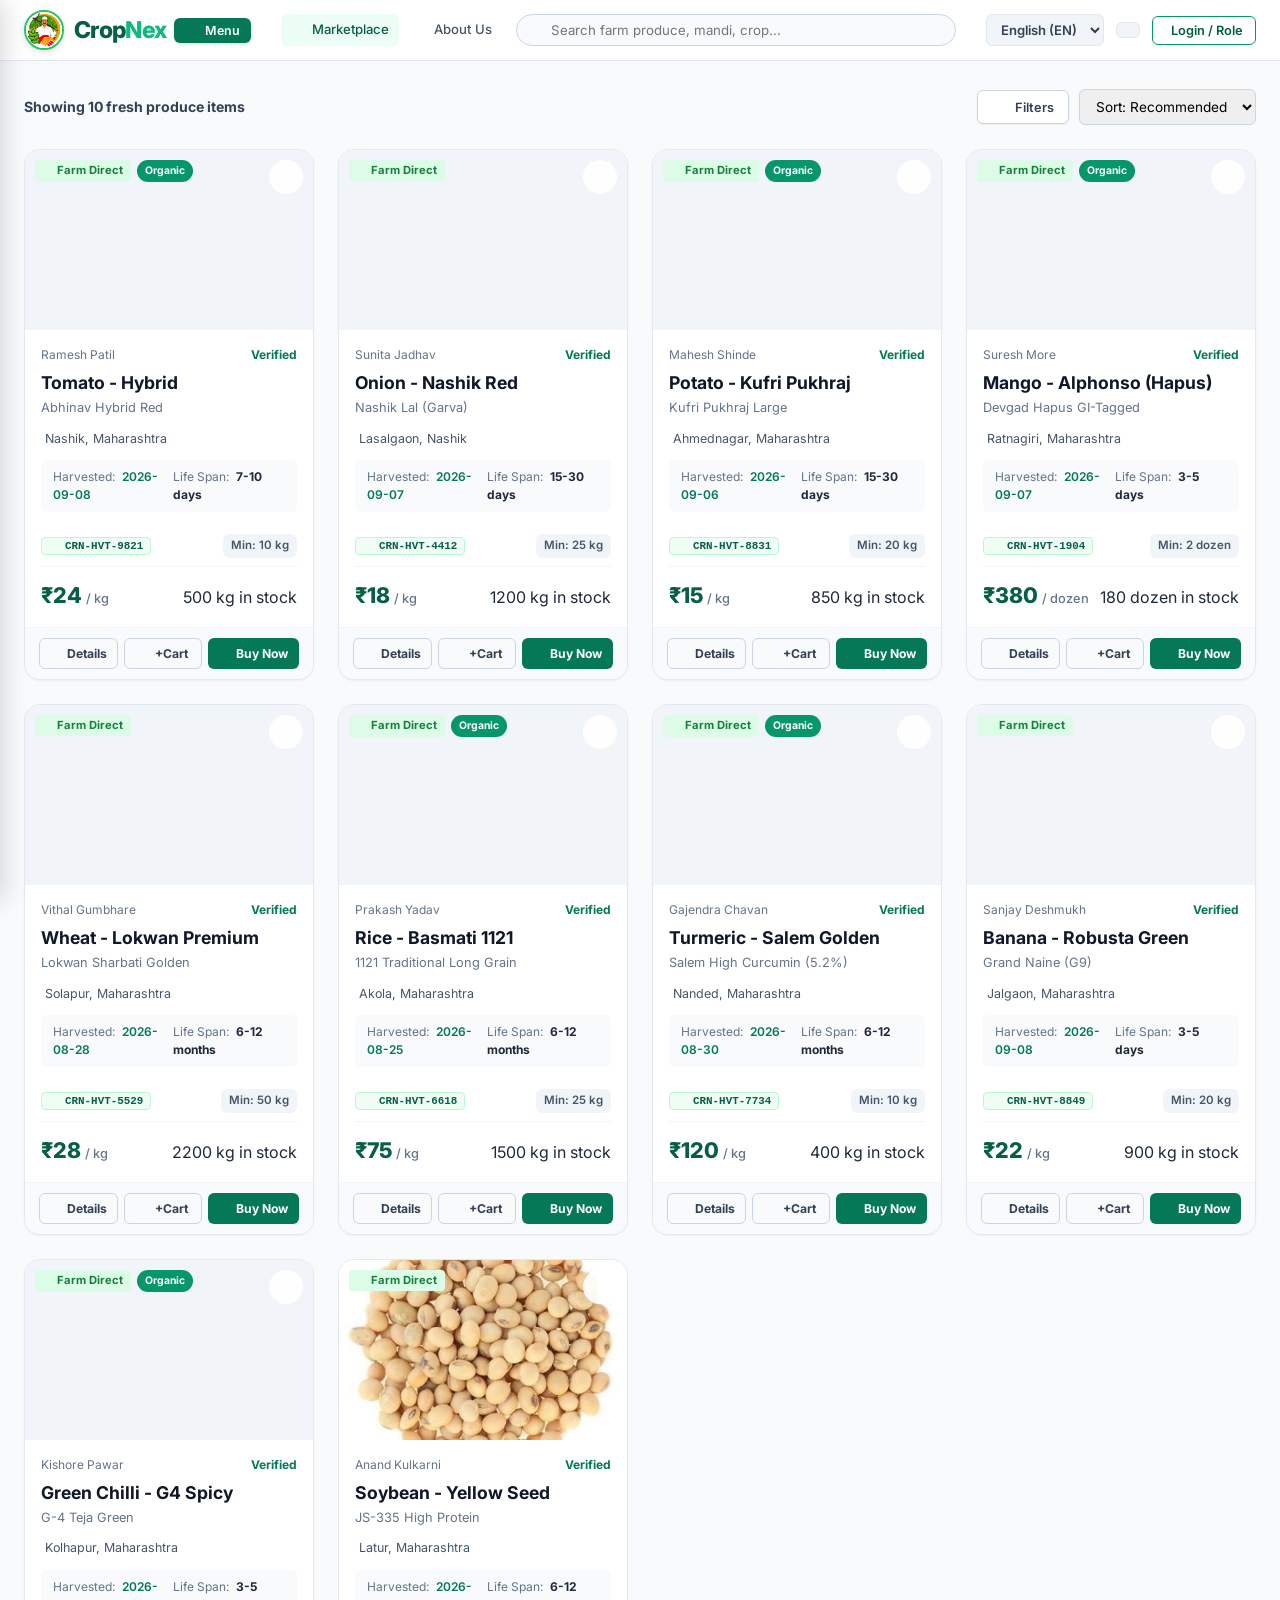
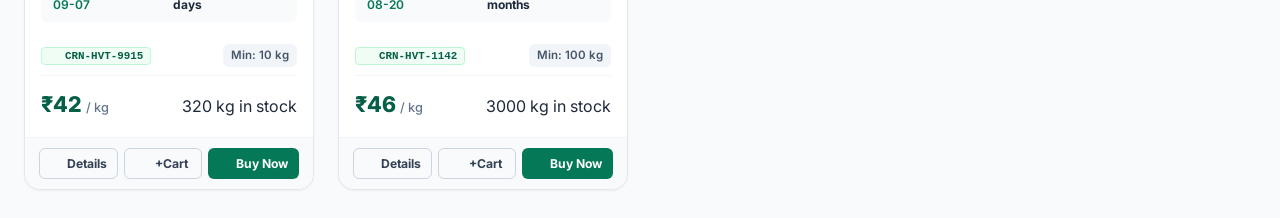
==== commit fd35965c: "Remove 94% label and update KPI to pure Net Earnings" ====
--- a/index.html
+++ b/index.html
@@ -768,7 +768,7 @@
             </div>
           </div>
 
-          <!-- KPI 2: Net Farmer Realization (94%) -->
+          <!-- KPI 2: Net Farmer Earnings -->
           <div class="farmer-kpi-card" style="border-left:4px solid #0d9488;">
             <div style="display:flex; justify-content:space-between; align-items:flex-start;">
               <span class="kpi-label" style="font-size:0.78rem; font-weight:700; color:#64748b; text-transform:uppercase; letter-spacing:0.04em;">Net Earnings</span>
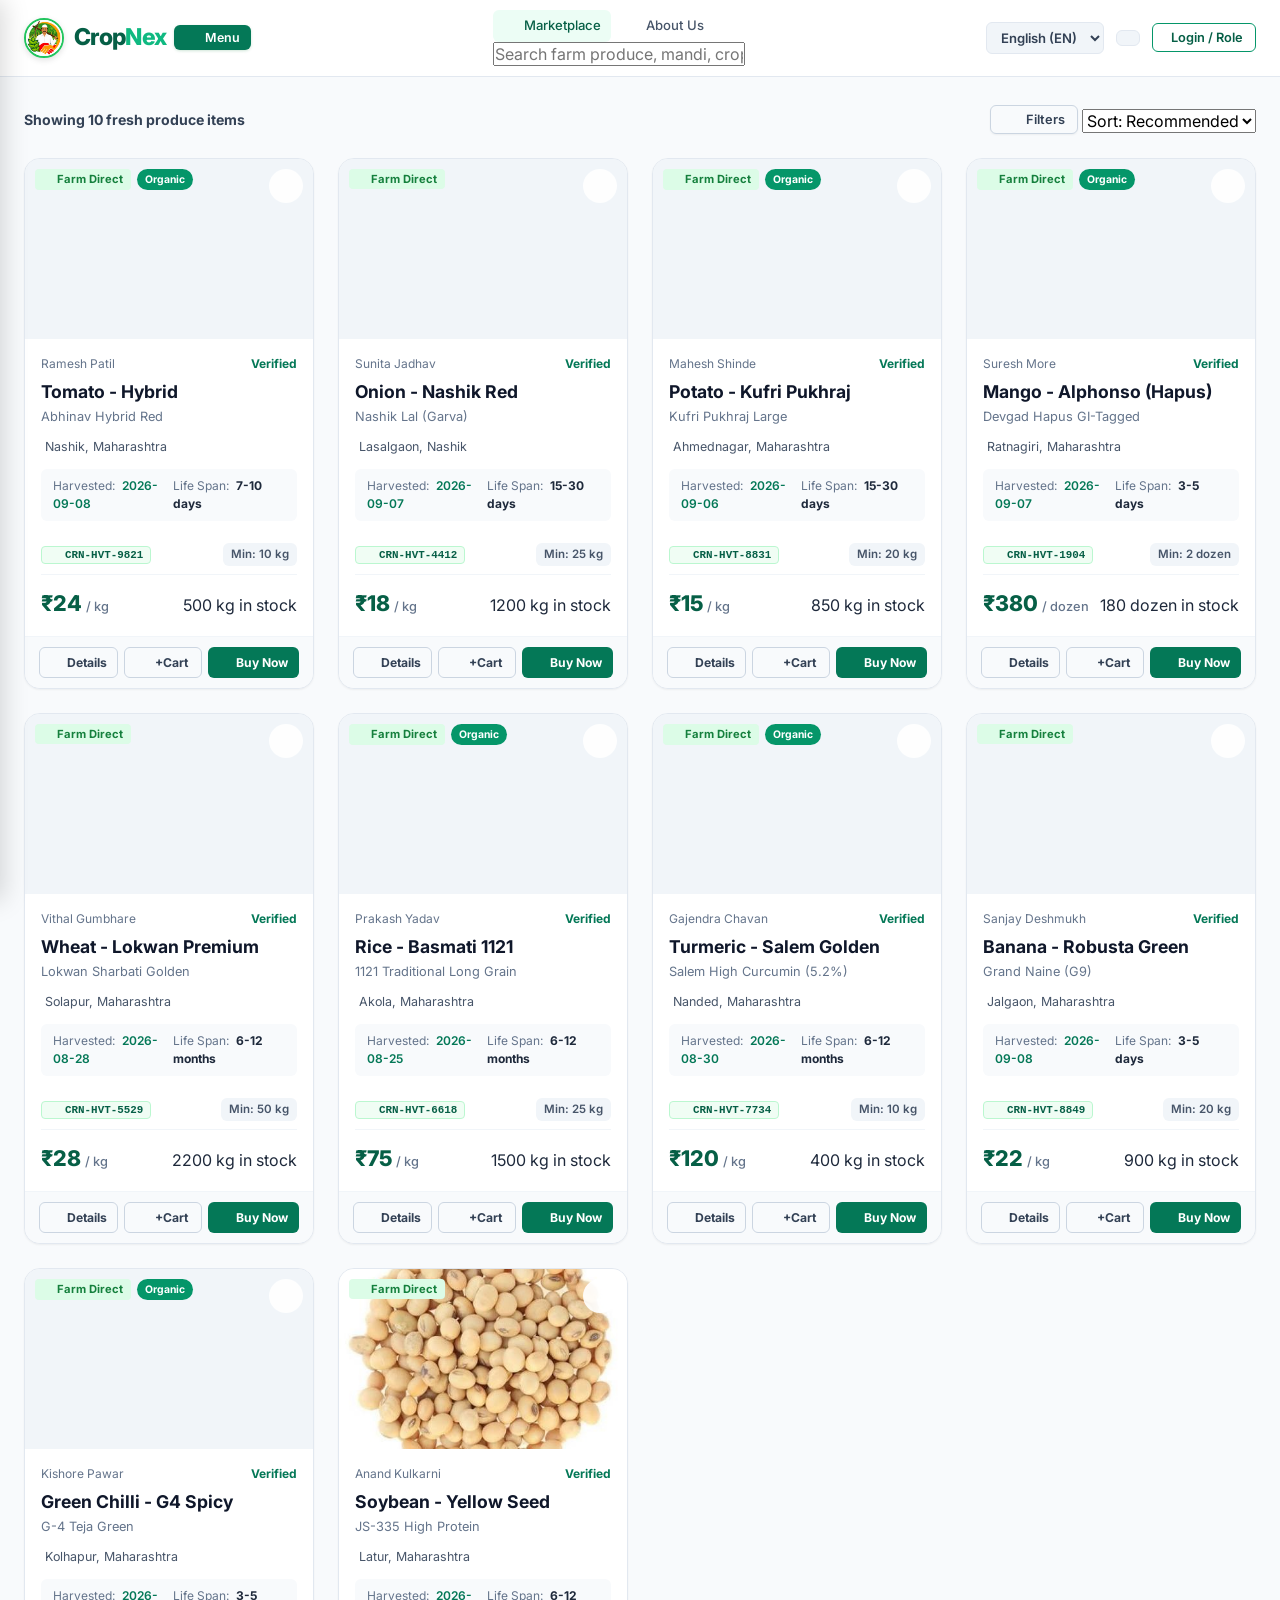
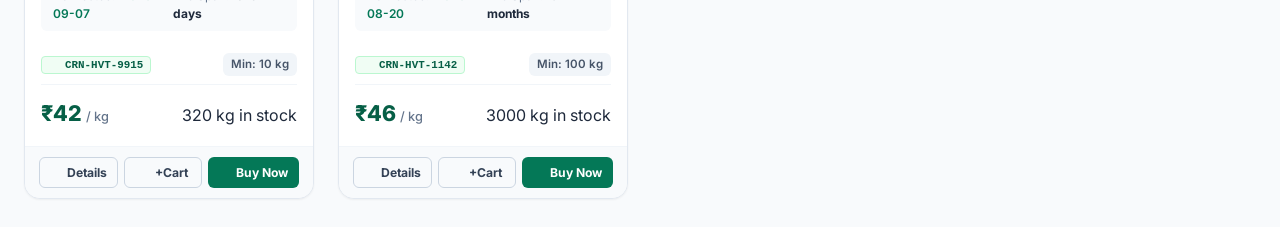
==== commit ea28f012: "Fix messy mobile navbar layout into clean 2-row structure" ====
--- a/index.html
+++ b/index.html
@@ -50,17 +50,17 @@
         </div>
 
         <!-- Top-Left Filter Button: Shown when searching or toggled (Buyer Only) -->
-        <button class="btn nav-top-filter-btn nav-buyer-only" id="navTopLeftFilterBtn" onclick="Marketplace.openFilterModal()" title="Filter Produce" style="display:none; padding:6px 12px; font-size:0.8rem; border-radius:8px; align-items:center; gap:6px; background:#ecfdf5; border:1px solid #10b981; color:#065f46; font-weight:700; cursor:pointer; box-shadow:0 1px 3px rgba(0,0,0,0.06); transition:all 0.2s;">
+        <button class="btn nav-top-filter-btn nav-buyer-only" id="navTopLeftFilterBtn" onclick="Marketplace.openFilterModal()" title="Filter Produce" style="display:none;">
           <i data-lucide="sliders-horizontal" style="width:14px; height:14px; color:#059669;"></i>
-          <span>Filter Produce</span>
-          <span class="filter-count-badge" id="navFilterActiveCount" style="display:none; background:#059669; color:#fff; border-radius:10px; padding:1px 6px; font-size:0.7rem;">0</span>
+          <span>Filter</span>
+          <span class="filter-count-badge" id="navFilterActiveCount" style="display:none;">0</span>
         </button>
       </div>
 
       <!-- Center: Nav Links & Search Bar -->
-      <div class="header-center-col" style="display:flex; align-items:center; gap:14px; flex:1; max-width:700px; margin:0 10px;">
+      <div class="header-center-col" id="headerCenterCol">
         <!-- Nav Links: Marketplace (Buyer), About Us (Home hidden on User page) -->
-        <nav class="nav-center-menu" id="navCenterMenu" style="display:flex; align-items:center; gap:4px;">
+        <nav class="nav-center-menu" id="navCenterMenu">
           <a href="javascript:void(0)" class="nav-link" id="navHomeLink" data-navigate="farmer-dashboard" title="CropNex Home" style="display:none;">
             <i data-lucide="home" style="width:15px; height:15px;"></i>
             <span>Home</span>
@@ -76,10 +76,10 @@
         </nav>
 
         <!-- Navbar Search Bar (Buyer Only) -->
-        <div class="nav-search-bar nav-buyer-only" id="navSearchBarContainer" style="position:relative; flex:1; min-width:180px;">
-          <i data-lucide="search" class="nav-search-icon" style="position:absolute; left:12px; top:50%; transform:translateY(-50%); width:15px; height:15px; color:#64748b; pointer-events:none;"></i>
-          <input type="text" id="navProduceSearchInput" placeholder="Search farm produce, mandi, crop..." oninput="Marketplace.handleNavbarSearch(this.value)" style="width:100%; padding:7px 30px 7px 34px; border-radius:20px; border:1px solid #cbd5e1; font-size:0.83rem; background:#f8fafc; outline:none; transition:all 0.2s;">
-          <button type="button" class="nav-search-clear" id="navSearchClearBtn" onclick="Marketplace.clearNavbarSearch()" style="display:none; position:absolute; right:10px; top:50%; transform:translateY(-50%); background:none; border:none; font-size:16px; color:#94a3b8; cursor:pointer;" title="Clear">&times;</button>
+        <div class="nav-search-bar nav-buyer-only" id="navSearchBarContainer">
+          <i data-lucide="search" class="nav-search-icon"></i>
+          <input type="text" id="navProduceSearchInput" placeholder="Search farm produce, mandi, crop..." oninput="Marketplace.handleNavbarSearch(this.value)">
+          <button type="button" class="nav-search-clear" id="navSearchClearBtn" onclick="Marketplace.clearNavbarSearch()" style="display:none;" title="Clear">&times;</button>
         </div>
       </div>
 
@@ -422,14 +422,14 @@
               <span>Showing fresh produce items</span>
             </div>
 
-            <div style="display:flex; gap:10px; align-items:center; flex-wrap:wrap;">
-              <button type="button" class="btn btn-outline btn-sm btn-filter-modal-trigger" onclick="UI.openModal('marketplaceFilterModal')" style="display:inline-flex; align-items:center; gap:7px; font-weight:600; padding:8px 14px; border-color:var(--slate-300); background:var(--white);">
-                <i data-lucide="sliders-horizontal" style="width:16px; height:16px; color:var(--primary-700);"></i>
+            <div class="marketplace-filter-sort-row">
+              <button type="button" class="btn btn-outline btn-sm btn-filter-modal-trigger" onclick="UI.openModal('marketplaceFilterModal')">
+                <i data-lucide="sliders-horizontal" style="width:15px; height:15px; color:var(--primary-700);"></i>
                 <span>Filters</span>
                 <span class="badge-filter-count" id="activeFiltersBadge" style="display:none; background:var(--primary-600); color:#fff; border-radius:10px; padding:1px 7px; font-size:0.75rem; font-weight:700;">0</span>
               </button>
 
-              <select class="form-select" id="mktSortBy" style="padding:8px 12px; border-radius:6px; border:1px solid #cbd5e1; font-size:0.85rem;">
+              <select class="form-select" id="mktSortBy">
                 <option value="recommended" data-i18n="mkt_sort_rec">Sort: Recommended</option>
                 <option value="lowest" data-i18n="mkt_sort_low">Lowest Price</option>
                 <option value="highest" data-i18n="mkt_sort_high">Highest Price</option>
@@ -997,15 +997,15 @@
           <p class="text-sm text-slate-500">List your farm-fresh crops directly to bulk buyers with transparent rates and zero middleman fee.</p>
         </div>
 
-        <div class="data-table-card" style="padding: 28px;">
+        <div class="data-table-card farmer-add-card">
           <form id="farmerAddProducePageForm" onsubmit="Dashboard.handleNewProductPageSubmit(event)">
-            <div style="display: grid; grid-template-columns: repeat(auto-fit, minmax(280px, 1fr)); gap: 18px; margin-bottom: 20px;">
+            <div class="farmer-add-grid">
               
               <!-- 1. Produce Name with Typeable Input, Datalist & Interactive Quick Suggestions -->
-              <div style="grid-column: 1 / -1;">
+              <div class="farmer-field-full">
                 <label class="block text-xs font-bold text-slate-700 mb-1">Produce Name *</label>
                 <div style="position:relative;">
-                  <input type="text" id="pageFormCropName" list="cropNameSuggestionsList" required placeholder="Type any crop name (e.g. Tomato, Onion, Wheat, Mango...) or select a popular crop below" oninput="Dashboard.onCropNameInput(this.value)" class="form-input w-full" style="width:100%; padding:11px 14px; border-radius:8px; border:1px solid #cbd5e1; font-size:0.95rem; font-weight:600; color:#1e293b; background:#ffffff;">
+                  <input type="text" id="pageFormCropName" list="cropNameSuggestionsList" required placeholder="Type any crop name (e.g. Tomato, Onion, Wheat, Mango...) or select a popular crop below" oninput="Dashboard.onCropNameInput(this.value)" class="form-input w-full crop-name-input">
                   <datalist id="cropNameSuggestionsList">
                     <option value="Tomato (Hybrid)"></option>
                     <option value="Onion (Nashik Red)"></option>
@@ -1022,8 +1022,8 @@
                   </datalist>
                 </div>
                 <!-- Quick Selection Chips -->
-                <div style="margin-top: 8px; display: flex; gap: 8px; flex-wrap: wrap; align-items: center;">
-                  <span style="font-size:0.75rem; font-weight:700; color:#64748b;">Quick Suggestions:</span>
+                <div class="crop-suggestions-wrap">
+                  <span class="crop-suggestions-label">Quick Suggestions:</span>
                   <button type="button" class="btn btn-xs crop-suggestion-pill active" onclick="Dashboard.selectCropSuggestion('Tomato', this)">🍅 Tomato</button>
                   <button type="button" class="btn btn-xs crop-suggestion-pill" onclick="Dashboard.selectCropSuggestion('Onion', this)">🧅 Onion</button>
                   <button type="button" class="btn btn-xs crop-suggestion-pill" onclick="Dashboard.selectCropSuggestion('Potato', this)">🥔 Potato</button>
@@ -1074,19 +1074,19 @@
               </div>
 
               <!-- 6. Traceability Barcode -->
-              <div style="grid-column: span 2;">
+              <div class="farmer-field-full">
                 <label class="block text-xs font-bold text-slate-700 mb-1">Harvest Traceability Barcode & Batch Code *</label>
-                <div style="display:flex; gap:10px; align-items:center;">
-                  <input type="text" id="pageFormCropBarcode" required readonly value="CRN-HVT-9821" class="form-input font-mono" style="flex:1; padding:9px; border-radius:6px; border:1px solid #cbd5e1; font-size:0.9rem; font-weight:700; background:#f8fafc; color:#0f172a;">
-                  <button type="button" class="btn btn-outline btn-sm" onclick="Dashboard.generateProduceBarcode('page')" style="white-space:nowrap; display:inline-flex; align-items:center; gap:6px;">
-                    <i data-lucide="refresh-cw" style="width:14px; height:14px;"></i> Generate New Barcode
+                <div class="barcode-input-row">
+                  <input type="text" id="pageFormCropBarcode" required readonly value="CRN-HVT-9821" class="form-input font-mono barcode-input-field">
+                  <button type="button" class="btn btn-outline btn-sm barcode-gen-btn" onclick="Dashboard.generateProduceBarcode('page')">
+                    <i data-lucide="refresh-cw"></i> <span>Generate New Barcode</span>
                   </button>
                 </div>
-                <div id="pageBarcodeSvgWrap" style="margin-top:10px; padding:12px 16px; background:#fff; border:1px solid #e2e8f0; border-radius:8px; display:flex; align-items:center; justify-content:space-between; gap:16px;">
-                  <div id="pageBarcodeSvgContainer" style="flex:1; min-height:60px;">
+                <div id="pageBarcodeSvgWrap" class="barcode-svg-wrap">
+                  <div id="pageBarcodeSvgContainer" class="barcode-svg-container">
                     <!-- Injected SVG barcode via Dashboard.initBarcodePreviews() -->
                   </div>
-                  <div style="font-size:0.75rem; color:#64748b; line-height:1.4; text-align:right;">
+                  <div class="barcode-info-text">
                     <strong style="color:#059669; display:block;">✓ Scannable Farm Barcode</strong>
                     Encodes harvest date, shelf life & farm origin for buyer verification.
                   </div>
@@ -1094,14 +1094,14 @@
               </div>
 
               <!-- 7. Wholesale Price, Selling Unit & AI Mandi Rate Suggestion Card -->
-              <div style="grid-column: 1 / -1; background: #f8fafc; border: 1px solid #e2e8f0; border-radius: 12px; padding: 18px; margin: 4px 0;">
-                <div style="display: grid; grid-template-columns: repeat(auto-fit, minmax(260px, 1fr)); gap: 16px; margin-bottom: 14px;">
+              <div class="farmer-field-full farmer-price-section">
+                <div class="farmer-price-inputs-grid">
                   <div>
                     <div style="display:flex; justify-content:space-between; align-items:center; margin-bottom:4px;">
                       <label class="block text-xs font-bold text-slate-700">Wholesale Price (₹) *</label>
                       <span class="text-xs text-emerald-700 font-bold" id="formPriceUnitHint">₹ / kg</span>
                     </div>
-                    <input type="number" id="pageFormCropPrice" required min="1" step="0.5" placeholder="e.g. 26" value="26" class="form-input w-full" style="width:100%; padding:10px; border-radius:6px; border:1px solid #cbd5e1; font-size:1.15rem; font-weight:800; color:#065f46; background:#ffffff;">
+                    <input type="number" id="pageFormCropPrice" required min="1" step="0.5" placeholder="e.g. 26" value="26" class="form-input w-full price-input-highlight">
                   </div>
                   <div>
                     <label class="block text-xs font-bold text-slate-700 mb-1">Selling Unit *</label>
@@ -1116,11 +1116,11 @@
                 </div>
 
                 <!-- AI Mandi Intelligence Box -->
-                <div style="background: #ffffff; border: 1px solid #bbf7d0; border-left: 4px solid #059669; border-radius: 8px; padding: 14px 16px; display: flex; justify-content: space-between; align-items: center; flex-wrap: wrap; gap: 14px;" id="aiMandiPriceCard">
-                  <div>
-                    <div style="display:flex; align-items:center; gap:8px; margin-bottom:4px; flex-wrap:wrap;">
-                      <span style="font-size:0.75rem; font-weight:800; text-transform:uppercase; color:#065f46; background:#ecfdf5; padding:2px 8px; border-radius:4px; border:1px solid #a7f3d0; display:inline-flex; align-items:center; gap:4px;">
-                        <i data-lucide="sparkles" style="width:13px; height:13px; color:#059669;"></i> AI Price Discovery
+                <div class="ai-mandi-card" id="aiMandiPriceCard">
+                  <div class="ai-mandi-info">
+                    <div class="ai-mandi-tagline">
+                      <span class="ai-badge-pill">
+                        <i data-lucide="sparkles"></i> AI Price Discovery
                       </span>
                       <span style="font-size:0.82rem; color:#475569;" id="aiMandiBenchmarkLabel">Current APMC Spot: <strong>Nashik APMC: ₹24/kg</strong> (<span style="color:#059669; font-weight:700;">▲ +10.4%</span>)</span>
                     </div>
@@ -1132,8 +1132,8 @@
                     </div>
                   </div>
 
-                  <button type="button" class="btn btn-sm" id="btnApplyAiPrice" onclick="Dashboard.applyAiSuggestedPrice()" style="background:#059669; color:#ffffff; font-weight:800; border:none; padding:9px 16px; border-radius:8px; display:inline-flex; align-items:center; gap:6px; box-shadow:0 2px 6px rgba(5,150,105,0.25); cursor:pointer;">
-                    <i data-lucide="zap" style="width:15px; height:15px;"></i>
+                  <button type="button" class="btn btn-sm btn-apply-ai" id="btnApplyAiPrice" onclick="Dashboard.applyAiSuggestedPrice()">
+                    <i data-lucide="zap"></i>
                     <span id="btnApplyAiPriceText">Apply AI Rate (₹26/kg)</span>
                   </button>
                 </div>
@@ -1154,16 +1154,16 @@
               </div>
 
               <!-- 9. Real Image Upload (No URL required) -->
-              <div style="grid-column: 1 / -1;">
+              <div class="farmer-field-full">
                 <label class="block text-xs font-bold text-slate-700 mb-1">Real Produce Photo (Upload from Mobile Camera / Gallery) *</label>
                 <input type="file" id="pageFormCropImageFile" accept="image/png, image/jpeg, image/jpg, image/webp" style="display:none;" onchange="Dashboard.handleImageUpload(event)">
                 <input type="hidden" id="pageFormCropImageData" value="">
                 <input type="hidden" id="pageFormCropFallbackImage" value="https://images.unsplash.com/photo-1592924357228-91a4daadcfea?w=600">
 
                 <!-- Upload Drag & Drop Area / Live Preview -->
-                <div id="imageUploadDropzone" onclick="document.getElementById('pageFormCropImageFile').click()" style="border:2px dashed #94a3b8; border-radius:12px; padding:22px 20px; text-align:center; background:#f8fafc; cursor:pointer; transition:all 0.2s ease;">
+                <div id="imageUploadDropzone" class="farmer-image-dropzone" onclick="document.getElementById('pageFormCropImageFile').click()">
                   <div id="imageUploadPlaceholder">
-                    <div style="width:52px; height:52px; border-radius:50%; background:#ecfdf5; color:#059669; display:inline-flex; align-items:center; justify-content:center; margin-bottom:10px;">
+                    <div class="upload-icon-circle">
                       <i data-lucide="camera" style="width:26px; height:26px;"></i>
                     </div>
                     <div style="font-size:0.95rem; font-weight:800; color:#1e293b;">Click to Upload Real Produce Photo from Device</div>
@@ -1173,21 +1173,21 @@
                     </button>
                   </div>
 
-                  <div id="imageUploadPreviewContainer" style="display:none; align-items:center; justify-content:center; gap:20px; flex-wrap:wrap;">
-                    <div style="position:relative;">
-                      <img id="imageUploadPreviewImg" src="" alt="Uploaded Produce" style="width:190px; height:135px; object-fit:cover; border-radius:10px; border:2px solid #10b981; box-shadow:0 4px 12px rgba(0,0,0,0.1);">
-                      <span style="position:absolute; top:6px; right:6px; background:#059669; color:#fff; border-radius:20px; padding:2px 8px; font-size:0.7rem; font-weight:800; display:inline-flex; align-items:center; gap:3px;">
+                  <div id="imageUploadPreviewContainer" class="farmer-image-preview-wrap" style="display:none;">
+                    <div style="position:relative; width:max-content; max-width:100%;">
+                      <img id="imageUploadPreviewImg" src="" alt="Uploaded Produce" class="preview-img-box">
+                      <span class="preview-verified-badge">
                         <i data-lucide="check" style="width:11px; height:11px;"></i> Real Photo Ready
                       </span>
                     </div>
-                    <div style="text-align:left;">
+                    <div class="preview-info-box">
                       <div style="font-weight:800; font-size:0.9rem; color:#065f46;" id="uploadedImageFilename">harvest_photo.jpg</div>
                       <div style="font-size:0.75rem; color:#64748b; margin-top:2px;" id="uploadedImageFilesize">Real photo verified</div>
-                      <div style="display:flex; gap:8px; margin-top:10px;">
-                        <button type="button" class="btn btn-sm btn-outline" onclick="event.stopPropagation(); document.getElementById('pageFormCropImageFile').click()" style="font-size:0.78rem; padding:5px 12px;">
+                      <div class="preview-actions-row">
+                        <button type="button" class="btn btn-sm btn-outline" onclick="event.stopPropagation(); document.getElementById('pageFormCropImageFile').click()" style="font-size:0.78rem; padding:6px 12px;">
                           <i data-lucide="refresh-cw" style="width:13px; height:13px;"></i> Change Photo
                         </button>
-                        <button type="button" class="btn btn-sm text-red-600" onclick="event.stopPropagation(); Dashboard.removeUploadedImage()" style="background:#fff1f2; border:1px solid #fecaca; font-size:0.78rem; padding:5px 12px;">
+                        <button type="button" class="btn btn-sm text-red-600" onclick="event.stopPropagation(); Dashboard.removeUploadedImage()" style="background:#fff1f2; border:1px solid #fecaca; font-size:0.78rem; padding:6px 12px;">
                           <i data-lucide="trash-2" style="width:13px; height:13px;"></i> Remove
                         </button>
                       </div>
@@ -1205,16 +1205,16 @@
             </div>
 
             <!-- Organic Certification -->
-            <div style="display:flex; align-items:center; gap:10px; margin-bottom:24px; padding:12px 16px; background:#ecfdf5; border:1px solid #a7f3d0; border-radius:8px;">
-              <input type="checkbox" id="pageFormCropOrganic" checked style="width:18px; height:18px; accent-color:#059669; cursor:pointer;">
+            <div class="farmer-organic-badge-wrap">
+              <input type="checkbox" id="pageFormCropOrganic" checked style="width:18px; height:18px; accent-color:#059669; cursor:pointer; flex-shrink:0;">
               <label for="pageFormCropOrganic" class="text-sm font-bold text-emerald-900 cursor-pointer" style="cursor:pointer; margin:0;">
                 Certified 100% Organic Farm Produce (PGS-India / Jaivik Bharat Verified)
               </label>
             </div>
 
-            <div style="display:flex; justify-content:flex-end; gap:12px;">
+            <div class="farmer-form-footer">
               <button type="button" class="btn btn-outline" onclick="UI.routeTo('farmer-products')">Cancel</button>
-              <button type="submit" class="btn btn-primary" style="display:inline-flex; align-items:center; gap:8px;">
+              <button type="submit" class="btn btn-primary btn-publish-produce">
                 <i data-lucide="check-circle-2"></i> Publish Listing to Marketplace
               </button>
             </div>
--- a/css/style.css
+++ b/css/style.css
@@ -1573,6 +1573,293 @@
   justify-content: space-between;
   padding: 12px 0;
   border-bottom: 1px solid var(--slate-100);
+}
+
+/* Farmer Add Produce Form Styling */
+.farmer-add-card {
+  padding: 28px;
+}
+
+.farmer-add-grid {
+  display: grid;
+  grid-template-columns: repeat(auto-fit, minmax(280px, 1fr));
+  gap: 18px;
+  margin-bottom: 20px;
+}
+
+.farmer-field-full {
+  grid-column: 1 / -1;
+}
+
+.crop-name-input {
+  width: 100%;
+  padding: 11px 14px;
+  border-radius: 8px;
+  border: 1px solid #cbd5e1;
+  font-size: 0.95rem;
+  font-weight: 600;
+  color: #1e293b;
+  background: #ffffff;
+}
+
+.crop-suggestions-wrap {
+  margin-top: 8px;
+  display: flex;
+  gap: 8px;
+  flex-wrap: wrap;
+  align-items: center;
+}
+
+.crop-suggestions-label {
+  font-size: 0.75rem;
+  font-weight: 700;
+  color: #64748b;
+}
+
+.crop-suggestion-pill {
+  padding: 4px 10px;
+  font-size: 0.75rem;
+  font-weight: 600;
+  border-radius: 20px;
+  border: 1px solid #cbd5e1;
+  background: #f8fafc;
+  color: #334155;
+  cursor: pointer;
+  transition: all 0.2s ease;
+}
+
+.crop-suggestion-pill:hover,
+.crop-suggestion-pill.active {
+  background: #ecfdf5;
+  border-color: #10b981;
+  color: #065f46;
+  font-weight: 700;
+}
+
+.barcode-input-row {
+  display: flex;
+  gap: 10px;
+  align-items: center;
+}
+
+.barcode-input-field {
+  flex: 1;
+  padding: 9px;
+  border-radius: 6px;
+  border: 1px solid #cbd5e1;
+  font-size: 0.9rem;
+  font-weight: 700;
+  background: #f8fafc;
+  color: #0f172a;
+}
+
+.barcode-gen-btn {
+  white-space: nowrap;
+  display: inline-flex;
+  align-items: center;
+  gap: 6px;
+}
+
+.barcode-svg-wrap {
+  margin-top: 10px;
+  padding: 12px 16px;
+  background: #ffffff;
+  border: 1px solid #e2e8f0;
+  border-radius: 8px;
+  display: flex;
+  align-items: center;
+  justify-content: space-between;
+  gap: 16px;
+}
+
+.barcode-svg-container {
+  flex: 1;
+  min-height: 60px;
+  overflow-x: auto;
+}
+
+.barcode-info-text {
+  font-size: 0.75rem;
+  color: #64748b;
+  line-height: 1.4;
+  text-align: right;
+}
+
+.farmer-price-section {
+  background: #f8fafc;
+  border: 1px solid #e2e8f0;
+  border-radius: 12px;
+  padding: 18px;
+  margin: 4px 0;
+}
+
+.farmer-price-inputs-grid {
+  display: grid;
+  grid-template-columns: repeat(auto-fit, minmax(260px, 1fr));
+  gap: 16px;
+  margin-bottom: 14px;
+}
+
+.price-input-highlight {
+  width: 100%;
+  padding: 10px;
+  border-radius: 6px;
+  border: 1px solid #cbd5e1;
+  font-size: 1.15rem;
+  font-weight: 800;
+  color: #065f46;
+  background: #ffffff;
+}
+
+.ai-mandi-card {
+  background: #ffffff;
+  border: 1px solid #bbf7d0;
+  border-left: 4px solid #059669;
+  border-radius: 8px;
+  padding: 14px 16px;
+  display: flex;
+  justify-content: space-between;
+  align-items: center;
+  flex-wrap: wrap;
+  gap: 14px;
+}
+
+.ai-mandi-info {
+  flex: 1;
+  min-width: 240px;
+}
+
+.ai-mandi-tagline {
+  display: flex;
+  align-items: center;
+  gap: 8px;
+  margin-bottom: 4px;
+  flex-wrap: wrap;
+}
+
+.ai-badge-pill {
+  font-size: 0.75rem;
+  font-weight: 800;
+  text-transform: uppercase;
+  color: #065f46;
+  background: #ecfdf5;
+  padding: 2px 8px;
+  border-radius: 4px;
+  border: 1px solid #a7f3d0;
+  display: inline-flex;
+  align-items: center;
+  gap: 4px;
+}
+
+.btn-apply-ai {
+  background: #059669;
+  color: #ffffff;
+  font-weight: 800;
+  border: none;
+  padding: 9px 16px;
+  border-radius: 8px;
+  display: inline-flex;
+  align-items: center;
+  gap: 6px;
+  box-shadow: 0 2px 6px rgba(5, 150, 105, 0.25);
+  cursor: pointer;
+}
+
+.btn-apply-ai:hover {
+  background: #047857;
+}
+
+.farmer-image-dropzone {
+  border: 2px dashed #94a3b8;
+  border-radius: 12px;
+  padding: 22px 20px;
+  text-align: center;
+  background: #f8fafc;
+  cursor: pointer;
+  transition: all 0.2s ease;
+}
+
+.farmer-image-dropzone:hover {
+  border-color: #059669;
+  background: #f0fdf4;
+}
+
+.upload-icon-circle {
+  width: 52px;
+  height: 52px;
+  border-radius: 50%;
+  background: #ecfdf5;
+  color: #059669;
+  display: inline-flex;
+  align-items: center;
+  justify-content: center;
+  margin-bottom: 10px;
+}
+
+.farmer-image-preview-wrap {
+  display: flex;
+  align-items: center;
+  justify-content: center;
+  gap: 20px;
+  flex-wrap: wrap;
+}
+
+.preview-img-box {
+  width: 190px;
+  height: 135px;
+  object-fit: cover;
+  border-radius: 10px;
+  border: 2px solid #10b981;
+  box-shadow: 0 4px 12px rgba(0, 0, 0, 0.1);
+}
+
+.preview-verified-badge {
+  position: absolute;
+  top: 6px;
+  right: 6px;
+  background: #059669;
+  color: #fff;
+  border-radius: 20px;
+  padding: 2px 8px;
+  font-size: 0.7rem;
+  font-weight: 800;
+  display: inline-flex;
+  align-items: center;
+  gap: 3px;
+}
+
+.preview-info-box {
+  text-align: left;
+}
+
+.preview-actions-row {
+  display: flex;
+  gap: 8px;
+  margin-top: 10px;
+}
+
+.farmer-organic-badge-wrap {
+  display: flex;
+  align-items: center;
+  gap: 10px;
+  margin-bottom: 24px;
+  padding: 12px 16px;
+  background: #ecfdf5;
+  border: 1px solid #a7f3d0;
+  border-radius: 8px;
+}
+
+.farmer-form-footer {
+  display: flex;
+  justify-content: flex-end;
+  gap: 12px;
+}
+
+.btn-publish-produce {
+  display: inline-flex;
+  align-items: center;
+  gap: 8px;
+  font-weight: 700;
 }
 
 /* ==========================================================================
@@ -2027,26 +2314,32 @@
 /* 2. Tablets & Mobile Landscape (max-width: 768px) */
 @media (max-width: 768px) {
   .app-header {
-    padding: 8px 12px;
-    background: #ffffff;
-    box-shadow: 0 2px 8px rgba(0, 0, 0, 0.05);
-    position: sticky;
-    top: 0;
-    z-index: 1000;
+    padding: 8px 12px 10px 12px !important;
+    background: #ffffff !important;
+    border-bottom: 1px solid #e2e8f0 !important;
+    box-shadow: 0 1px 4px rgba(0, 0, 0, 0.04) !important;
+    position: sticky !important;
+    top: 0 !important;
+    z-index: 1000 !important;
   }
 
   .header-inner {
-    display: flex;
-    flex-wrap: wrap;
-    align-items: center;
-    justify-content: space-between;
-    gap: 8px;
-  }
-
+    display: flex !important;
+    flex-wrap: wrap !important;
+    align-items: center !important;
+    justify-content: space-between !important;
+    padding: 0 !important;
+    gap: 8px 6px !important;
+    width: 100% !important;
+  }
+
+  /* Row 1 Left: Brand Logo & Menu Button */
   .header-left-col {
+    order: 1 !important;
     display: flex !important;
     align-items: center !important;
     gap: 8px !important;
+    flex: 0 0 auto !important;
   }
 
   .brand-dashboard-wrapper {
@@ -2059,76 +2352,220 @@
   .brand-logo-img {
     width: 32px !important;
     height: 32px !important;
+    border-radius: 8px !important;
+    object-fit: contain !important;
   }
 
   .brand-text {
-    font-size: 1.2rem !important;
+    font-size: 1.18rem !important;
+    font-weight: 800 !important;
+    line-height: 1 !important;
+    margin: 0 !important;
   }
 
   .btn-dashboard-toggle {
-    padding: 5px 9px !important;
-    font-size: 0.76rem !important;
-    border-radius: 6px !important;
+    height: 36px !important;
+    padding: 0 10px !important;
+    font-size: 0.78rem !important;
+    font-weight: 700 !important;
+    border-radius: 8px !important;
     display: inline-flex !important;
     align-items: center !important;
-    gap: 4px !important;
-  }
-
-  .header-center-col {
-    order: 3 !important;
-    width: 100% !important;
-    max-width: 100% !important;
-    margin: 4px 0 0 0 !important;
-    display: flex !important;
-  }
-
-  .nav-center-menu {
-    display: none !important;
-  }
-
-  .nav-search-bar {
-    width: 100% !important;
-    min-width: 100% !important;
-    position: relative !important;
-  }
-
-  .nav-search-bar input {
-    width: 100% !important;
-    padding: 8px 32px 8px 34px !important;
-    font-size: 0.84rem !important;
-    border-radius: 20px !important;
-  }
-
+    justify-content: center !important;
+    gap: 5px !important;
+    background: #ecfdf5 !important;
+    border: 1px solid #a7f3d0 !important;
+    color: #065f46 !important;
+    cursor: pointer !important;
+    box-shadow: 0 1px 2px rgba(0, 0, 0, 0.03) !important;
+  }
+
+  .btn-dashboard-toggle:hover {
+    background: #d1fae5 !important;
+    border-color: #059669 !important;
+  }
+
+  .nav-top-filter-btn {
+    height: 36px !important;
+    padding: 0 10px !important;
+    font-size: 0.78rem !important;
+    font-weight: 700 !important;
+    border-radius: 8px !important;
+    display: inline-flex !important;
+    align-items: center !important;
+    gap: 5px !important;
+    background: #f0fdf4 !important;
+    border: 1px solid #10b981 !important;
+    color: #065f46 !important;
+    box-shadow: 0 1px 2px rgba(0, 0, 0, 0.03) !important;
+  }
+
+  /* Row 1 Right: Language, Cart, Login/Profile */
   .header-actions {
+    order: 2 !important;
     display: flex !important;
     align-items: center !important;
     gap: 6px !important;
+    flex: 0 0 auto !important;
+    margin-left: auto !important;
   }
 
   .lang-select-box {
-    padding: 5px 8px !important;
-    font-size: 0.75rem !important;
-    border-radius: 6px !important;
+    height: 36px !important;
+    padding: 0 8px !important;
+    font-size: 0.76rem !important;
+    font-weight: 700 !important;
+    border-radius: 8px !important;
     border: 1px solid #cbd5e1 !important;
+    background: #f8fafc !important;
+    color: #1e293b !important;
+    cursor: pointer !important;
+    outline: none !important;
   }
 
   .cart-icon-btn {
-    width: 34px !important;
-    height: 34px !important;
+    width: 36px !important;
+    height: 36px !important;
+    min-width: 36px !important;
     padding: 0 !important;
     display: inline-flex !important;
     align-items: center !important;
     justify-content: center !important;
     border-radius: 8px !important;
     background: #f8fafc !important;
-    border: 1px solid #e2e8f0 !important;
-  }
-
-  .auth-btn-login,
+    border: 1px solid #cbd5e1 !important;
+    color: #1e293b !important;
+    cursor: pointer !important;
+    position: relative !important;
+    transition: all 0.15s ease !important;
+  }
+
+  .cart-icon-btn:hover {
+    background: #ecfdf5 !important;
+    border-color: #10b981 !important;
+    color: #059669 !important;
+  }
+
+  .cart-badge-count {
+    position: absolute !important;
+    top: -5px !important;
+    right: -5px !important;
+    background: #ef4444 !important;
+    color: #ffffff !important;
+    font-size: 0.62rem !important;
+    font-weight: 800 !important;
+    min-width: 17px !important;
+    height: 17px !important;
+    border-radius: 10px !important;
+    display: flex !important;
+    align-items: center !important;
+    justify-content: center !important;
+    padding: 0 4px !important;
+    border: 1.5px solid #ffffff !important;
+    line-height: 1 !important;
+  }
+
+  .auth-btn-login {
+    height: 36px !important;
+    padding: 0 12px !important;
+    font-size: 0.8rem !important;
+    font-weight: 700 !important;
+    border-radius: 8px !important;
+    background: #059669 !important;
+    color: #ffffff !important;
+    border: 1px solid #059669 !important;
+    display: inline-flex !important;
+    align-items: center !important;
+    gap: 5px !important;
+    white-space: nowrap !important;
+    box-shadow: 0 1px 3px rgba(5, 150, 105, 0.25) !important;
+    cursor: pointer !important;
+  }
+
+  .auth-btn-login:hover {
+    background: #047857 !important;
+  }
+
   .auth-btn-profile {
-    padding: 5px 10px !important;
+    height: 36px !important;
+    padding: 0 10px !important;
     font-size: 0.78rem !important;
-    border-radius: 6px !important;
+    font-weight: 700 !important;
+    border-radius: 8px !important;
+    background: #ecfdf5 !important;
+    color: #065f46 !important;
+    border: 1px solid #10b981 !important;
+    display: inline-flex !important;
+    align-items: center !important;
+    gap: 5px !important;
+    white-space: nowrap !important;
+    cursor: pointer !important;
+  }
+
+  /* Row 2: Search Bar spans 100% full width */
+  .header-center-col {
+    order: 3 !important;
+    width: 100% !important;
+    flex: 0 0 100% !important;
+    max-width: 100% !important;
+    margin: 4px 0 0 0 !important;
+    padding: 0 !important;
+    display: flex !important;
+  }
+
+  .nav-center-menu {
+    display: none !important;
+  }
+
+  .nav-search-bar {
+    width: 100% !important;
+    min-width: 100% !important;
+    position: relative !important;
+  }
+
+  .nav-search-bar input {
+    width: 100% !important;
+    height: 40px !important;
+    padding: 0 34px 0 38px !important;
+    font-size: 0.86rem !important;
+    border-radius: 20px !important;
+    border: 1px solid #cbd5e1 !important;
+    background: #f8fafc !important;
+    outline: none !important;
+    box-shadow: 0 1px 2px rgba(0, 0, 0, 0.03) !important;
+    transition: all 0.2s ease !important;
+  }
+
+  .nav-search-bar input:focus {
+    background: #ffffff !important;
+    border-color: #059669 !important;
+    box-shadow: 0 0 0 3px rgba(5, 150, 105, 0.12) !important;
+  }
+
+  .nav-search-icon {
+    position: absolute !important;
+    left: 14px !important;
+    top: 50% !important;
+    transform: translateY(-50%) !important;
+    width: 16px !important;
+    height: 16px !important;
+    color: #64748b !important;
+    pointer-events: none !important;
+  }
+
+  .nav-search-clear {
+    position: absolute !important;
+    right: 12px !important;
+    top: 50% !important;
+    transform: translateY(-50%) !important;
+    width: 22px !important;
+    height: 22px !important;
+    display: flex !important;
+    align-items: center !important;
+    justify-content: center !important;
+    font-size: 18px !important;
+    color: #94a3b8 !important;
+    cursor: pointer !important;
   }
 
   /* Marketplace on Tablet & Mobile */
@@ -2146,32 +2583,51 @@
     flex-direction: column !important;
     gap: 10px !important;
     margin-bottom: 14px !important;
-  }
-
-  .search-input-wrap {
+    align-items: stretch !important;
+  }
+
+  .marketplace-count-badge {
+    font-size: 0.82rem !important;
+    font-weight: 700 !important;
+    color: #475569 !important;
+    display: flex !important;
+    align-items: center !important;
+    justify-content: center !important;
+    text-align: center !important;
+  }
+
+  .marketplace-filter-sort-row {
+    display: grid !important;
+    grid-template-columns: 1fr 1fr !important;
+    gap: 8px !important;
     width: 100% !important;
   }
 
-  .marketplace-top-controls > div:last-child {
-    display: flex !important;
-    width: 100% !important;
-    gap: 8px !important;
+  .btn-filter-modal-trigger {
+    height: 38px !important;
+    padding: 0 12px !important;
+    font-size: 0.82rem !important;
+    font-weight: 700 !important;
+    border-radius: 8px !important;
+    display: inline-flex !important;
     align-items: center !important;
-  }
-
-  .btn-filter-modal-trigger {
-    flex: 1 !important;
     justify-content: center !important;
-    padding: 9px 12px !important;
-    font-size: 0.84rem !important;
+    gap: 6px !important;
+    background: #ffffff !important;
+    border: 1px solid #cbd5e1 !important;
+    color: #1e293b !important;
+  }
+
+  #mktSortBy {
+    height: 38px !important;
+    padding: 0 10px !important;
+    font-size: 0.8rem !important;
+    font-weight: 600 !important;
     border-radius: 8px !important;
-  }
-
-  #mktSortBy {
-    flex: 1.2 !important;
-    padding: 9px 10px !important;
-    font-size: 0.84rem !important;
-    border-radius: 8px !important;
+    background: #ffffff !important;
+    border: 1px solid #cbd5e1 !important;
+    color: #1e293b !important;
+    outline: none !important;
   }
 
   .products-grid {
@@ -2242,6 +2698,27 @@
     justify-content: center !important;
   }
 
+  /* Logistics Tablet */
+  .logistics-grid {
+    grid-template-columns: 1fr !important;
+    gap: 16px !important;
+  }
+
+  .map-card {
+    height: 340px !important;
+  }
+
+  #logisticsMapContainer {
+    width: 100% !important;
+    height: 100% !important;
+    min-height: 340px !important;
+  }
+
+  /* Farmer Add Produce Tablet */
+  .farmer-add-card {
+    padding: 20px 16px !important;
+  }
+
   /* Modals */
   .modal-window {
     width: 95%;
@@ -2256,11 +2733,25 @@
 /* 3. Mobile Phones (< 600px) */
 @media (max-width: 600px) {
   .app-header {
-    padding: 6px 10px !important;
+    padding: 7px 10px 9px 10px !important;
   }
 
   .header-inner {
+    display: flex !important;
+    flex-wrap: wrap !important;
+    align-items: center !important;
+    justify-content: space-between !important;
+    gap: 6px 4px !important;
+    width: 100% !important;
+  }
+
+  /* Row 1 Left */
+  .header-left-col {
+    order: 1 !important;
+    display: flex !important;
+    align-items: center !important;
     gap: 6px !important;
+    flex: 0 0 auto !important;
   }
 
   .brand-text {
@@ -2270,32 +2761,79 @@
   .brand-logo-img {
     width: 28px !important;
     height: 28px !important;
+    border-radius: 6px !important;
   }
 
   .btn-dashboard-toggle {
-    padding: 4px 7px !important;
-    font-size: 0.72rem !important;
-  }
-
+    height: 34px !important;
+    padding: 0 8px !important;
+    font-size: 0.75rem !important;
+    gap: 4px !important;
+    border-radius: 7px !important;
+  }
+
+  .nav-top-filter-btn {
+    height: 34px !important;
+    padding: 0 8px !important;
+    font-size: 0.75rem !important;
+    border-radius: 7px !important;
+  }
+
+  /* Row 1 Right */
   .header-actions {
+    order: 2 !important;
+    display: flex !important;
+    align-items: center !important;
+    gap: 5px !important;
+    flex: 0 0 auto !important;
+    margin-left: auto !important;
+  }
+
+  .lang-select-box {
+    height: 34px !important;
+    padding: 0 6px !important;
+    font-size: 0.74rem !important;
+    max-width: 68px !important;
+    border-radius: 7px !important;
+  }
+
+  .cart-icon-btn {
+    width: 34px !important;
+    height: 34px !important;
+    min-width: 34px !important;
+    border-radius: 7px !important;
+  }
+
+  .auth-btn-login {
+    height: 34px !important;
+    padding: 0 10px !important;
+    font-size: 0.76rem !important;
+    border-radius: 7px !important;
     gap: 4px !important;
   }
 
-  .lang-select-box {
-    padding: 4px 6px !important;
-    font-size: 0.72rem !important;
-    max-width: 72px !important;
-  }
-
-  .cart-icon-btn {
-    width: 32px !important;
-    height: 32px !important;
-  }
-
-  .auth-btn-login,
   .auth-btn-profile {
-    padding: 4px 8px !important;
-    font-size: 0.74rem !important;
+    height: 34px !important;
+    padding: 0 8px !important;
+    font-size: 0.75rem !important;
+    border-radius: 7px !important;
+    gap: 4px !important;
+  }
+
+  /* Row 2: Search Bar Full Width */
+  .header-center-col {
+    order: 3 !important;
+    width: 100% !important;
+    flex: 0 0 100% !important;
+    max-width: 100% !important;
+    margin: 4px 0 0 0 !important;
+    display: flex !important;
+  }
+
+  .nav-search-bar input {
+    height: 38px !important;
+    padding: 0 30px 0 36px !important;
+    font-size: 0.84rem !important;
   }
 
   .products-grid {
@@ -2329,27 +2867,56 @@
 
   .product-card-footer {
     display: grid !important;
-    grid-template-columns: 1fr 1fr 1.1fr !important;
-    gap: 6px !important;
+    grid-template-columns: 1fr 1fr !important;
+    gap: 8px !important;
     padding: 10px 12px !important;
     background: #f8fafc !important;
+    border-top: 1px solid #f1f5f9 !important;
   }
 
   .product-card-footer .btn {
-    padding: 8px 4px !important;
-    font-size: 0.74rem !important;
+    padding: 9px 8px !important;
+    font-size: 0.8rem !important;
     font-weight: 700 !important;
-    border-radius: 6px !important;
+    border-radius: 8px !important;
     display: inline-flex !important;
     align-items: center !important;
     justify-content: center !important;
-    gap: 4px !important;
+    gap: 5px !important;
     width: 100% !important;
+    min-height: 38px !important;
+  }
+
+  .product-card-footer .btn-prod-details {
+    grid-column: 1 / 2 !important;
+    background: #ffffff !important;
+    border: 1px solid #cbd5e1 !important;
+    color: #334155 !important;
+  }
+
+  .product-card-footer .btn-prod-cart {
+    grid-column: 2 / 3 !important;
+    background: #ecfdf5 !important;
+    border: 1px solid #a7f3d0 !important;
+    color: #065f46 !important;
+  }
+
+  .product-card-footer .btn-prod-buy {
+    grid-column: 1 / -1 !important;
+    padding: 11px 14px !important;
+    font-size: 0.88rem !important;
+    font-weight: 800 !important;
+    border-radius: 8px !important;
+    background: #059669 !important;
+    color: #ffffff !important;
+    border: none !important;
+    box-shadow: 0 2px 6px rgba(5, 150, 105, 0.25) !important;
+    min-height: 42px !important;
   }
 
   .product-card-footer .btn i {
-    width: 13px !important;
-    height: 13px !important;
+    width: 14px !important;
+    height: 14px !important;
   }
 
   /* Farmer Dashboard on Mobile Phone */
@@ -2547,12 +3114,147 @@
   }
 
   /* Logistics Map Mobile */
+  .logistics-grid {
+    grid-template-columns: 1fr !important;
+    gap: 14px !important;
+  }
+
+  .map-card {
+    height: 280px !important;
+    border-radius: 12px !important;
+  }
+
   #logisticsMapContainer {
-    height: 240px !important;
+    width: 100% !important;
+    height: 100% !important;
+    min-height: 280px !important;
   }
 
   .logistics-stats-card {
+    padding: 16px 14px !important;
+    border-radius: 12px !important;
+  }
+
+  .stat-row-item {
+    padding: 10px 0 !important;
+    font-size: 0.82rem !important;
+  }
+
+  #logisticsOptimizeBtn {
+    width: 100% !important;
+    padding: 12px 14px !important;
+    font-size: 0.92rem !important;
+    justify-content: center !important;
+  }
+
+  /* Farmer Add Produce Page Mobile */
+  .farmer-add-card {
     padding: 14px 10px !important;
+    border-radius: 12px !important;
+  }
+
+  .farmer-add-grid {
+    grid-template-columns: 1fr !important;
+    gap: 14px !important;
+    margin-bottom: 14px !important;
+  }
+
+  .crop-suggestions-wrap {
+    gap: 6px !important;
+    margin-top: 6px !important;
+  }
+
+  .crop-suggestion-pill {
+    padding: 4px 8px !important;
+    font-size: 0.72rem !important;
+  }
+
+  .barcode-input-row {
+    flex-direction: column !important;
+    align-items: stretch !important;
+    gap: 8px !important;
+  }
+
+  .barcode-gen-btn {
+    width: 100% !important;
+    justify-content: center !important;
+    padding: 9px 12px !important;
+  }
+
+  .barcode-svg-wrap {
+    flex-direction: column !important;
+    align-items: flex-start !important;
+    gap: 10px !important;
+    padding: 12px 10px !important;
+  }
+
+  .barcode-info-text {
+    text-align: left !important;
+    font-size: 0.72rem !important;
+  }
+
+  .farmer-price-section {
+    padding: 12px 10px !important;
+    border-radius: 10px !important;
+  }
+
+  .farmer-price-inputs-grid {
+    grid-template-columns: 1fr !important;
+    gap: 12px !important;
+    margin-bottom: 12px !important;
+  }
+
+  .ai-mandi-card {
+    flex-direction: column !important;
+    align-items: stretch !important;
+    padding: 12px 10px !important;
+    gap: 12px !important;
+  }
+
+  .btn-apply-ai {
+    width: 100% !important;
+    justify-content: center !important;
+    padding: 10px 14px !important;
+    font-size: 0.85rem !important;
+  }
+
+  .farmer-image-dropzone {
+    padding: 16px 12px !important;
+    border-radius: 10px !important;
+  }
+
+  .farmer-image-preview-wrap {
+    flex-direction: column !important;
+    align-items: center !important;
+    gap: 12px !important;
+    text-align: center !important;
+  }
+
+  .preview-info-box {
+    text-align: center !important;
+  }
+
+  .preview-actions-row {
+    justify-content: center !important;
+    width: 100% !important;
+  }
+
+  .farmer-organic-badge-wrap {
+    padding: 10px 12px !important;
+    margin-bottom: 18px !important;
+  }
+
+  .farmer-form-footer {
+    flex-direction: column-reverse !important;
+    gap: 10px !important;
+    width: 100% !important;
+  }
+
+  .farmer-form-footer .btn {
+    width: 100% !important;
+    justify-content: center !important;
+    padding: 11px 14px !important;
+    font-size: 0.9rem !important;
   }
 
   /* Toast Notifications Mobile */
@@ -2570,24 +3272,62 @@
 
 /* 4. Very Small Phones (< 380px) */
 @media (max-width: 380px) {
+  .app-header {
+    padding: 6px 8px !important;
+  }
+
+  .header-inner {
+    gap: 4px !important;
+  }
+
+  .brand-text {
+    font-size: 1.05rem !important;
+  }
+
+  .brand-logo-img {
+    width: 26px !important;
+    height: 26px !important;
+  }
+
+  .btn-dashboard-toggle {
+    height: 32px !important;
+    padding: 0 6px !important;
+  }
+
+  .btn-dashboard-toggle span {
+    display: none;
+  }
+
+  .header-actions {
+    gap: 4px !important;
+  }
+
+  .lang-select-box {
+    height: 32px !important;
+    padding: 0 4px !important;
+    font-size: 0.7rem !important;
+    max-width: 58px !important;
+  }
+
+  .cart-icon-btn {
+    width: 32px !important;
+    height: 32px !important;
+    min-width: 32px !important;
+  }
+
+  .auth-btn-login,
+  .auth-btn-profile {
+    height: 32px !important;
+    padding: 0 7px !important;
+    font-size: 0.72rem !important;
+  }
+
   .product-card-footer {
     grid-template-columns: 1fr 1fr !important;
   }
 
   .product-card-footer .btn-prod-buy {
-    grid-column: span 2 !important;
-  }
-
-  .brand-text {
-    font-size: 1rem !important;
-  }
-
-  .btn-dashboard-toggle span {
-    display: none;
-  }
-
-  .btn-dashboard-toggle {
-    padding: 5px !important;
+    grid-column: 1 / -1 !important;
   }
 }
 
@@ -3074,5 +3814,33 @@
   background: #f0fdf4 !important;
 }
 
-
-
+/* ==========================================================================
+   MOBILE TOUCH-FRIENDLY BUTTON SYSTEM
+   ========================================================================== */
+
+@media (max-width: 768px) {
+  /* Universal Mobile Touch-Friendly Button Enhancements */
+  button, .btn {
+    -webkit-tap-highlight-color: transparent;
+    touch-action: manipulation;
+  }
+
+  .btn {
+    min-height: 36px;
+  }
+
+  .btn-primary, .btn-secondary, .btn-outline {
+    border-radius: 8px;
+    font-weight: 700;
+  }
+
+  /* Table Action Buttons on Mobile */
+  .data-table .btn {
+    padding: 5px 8px !important;
+    font-size: 0.72rem !important;
+    min-height: 28px !important;
+  }
+}
+
+
+
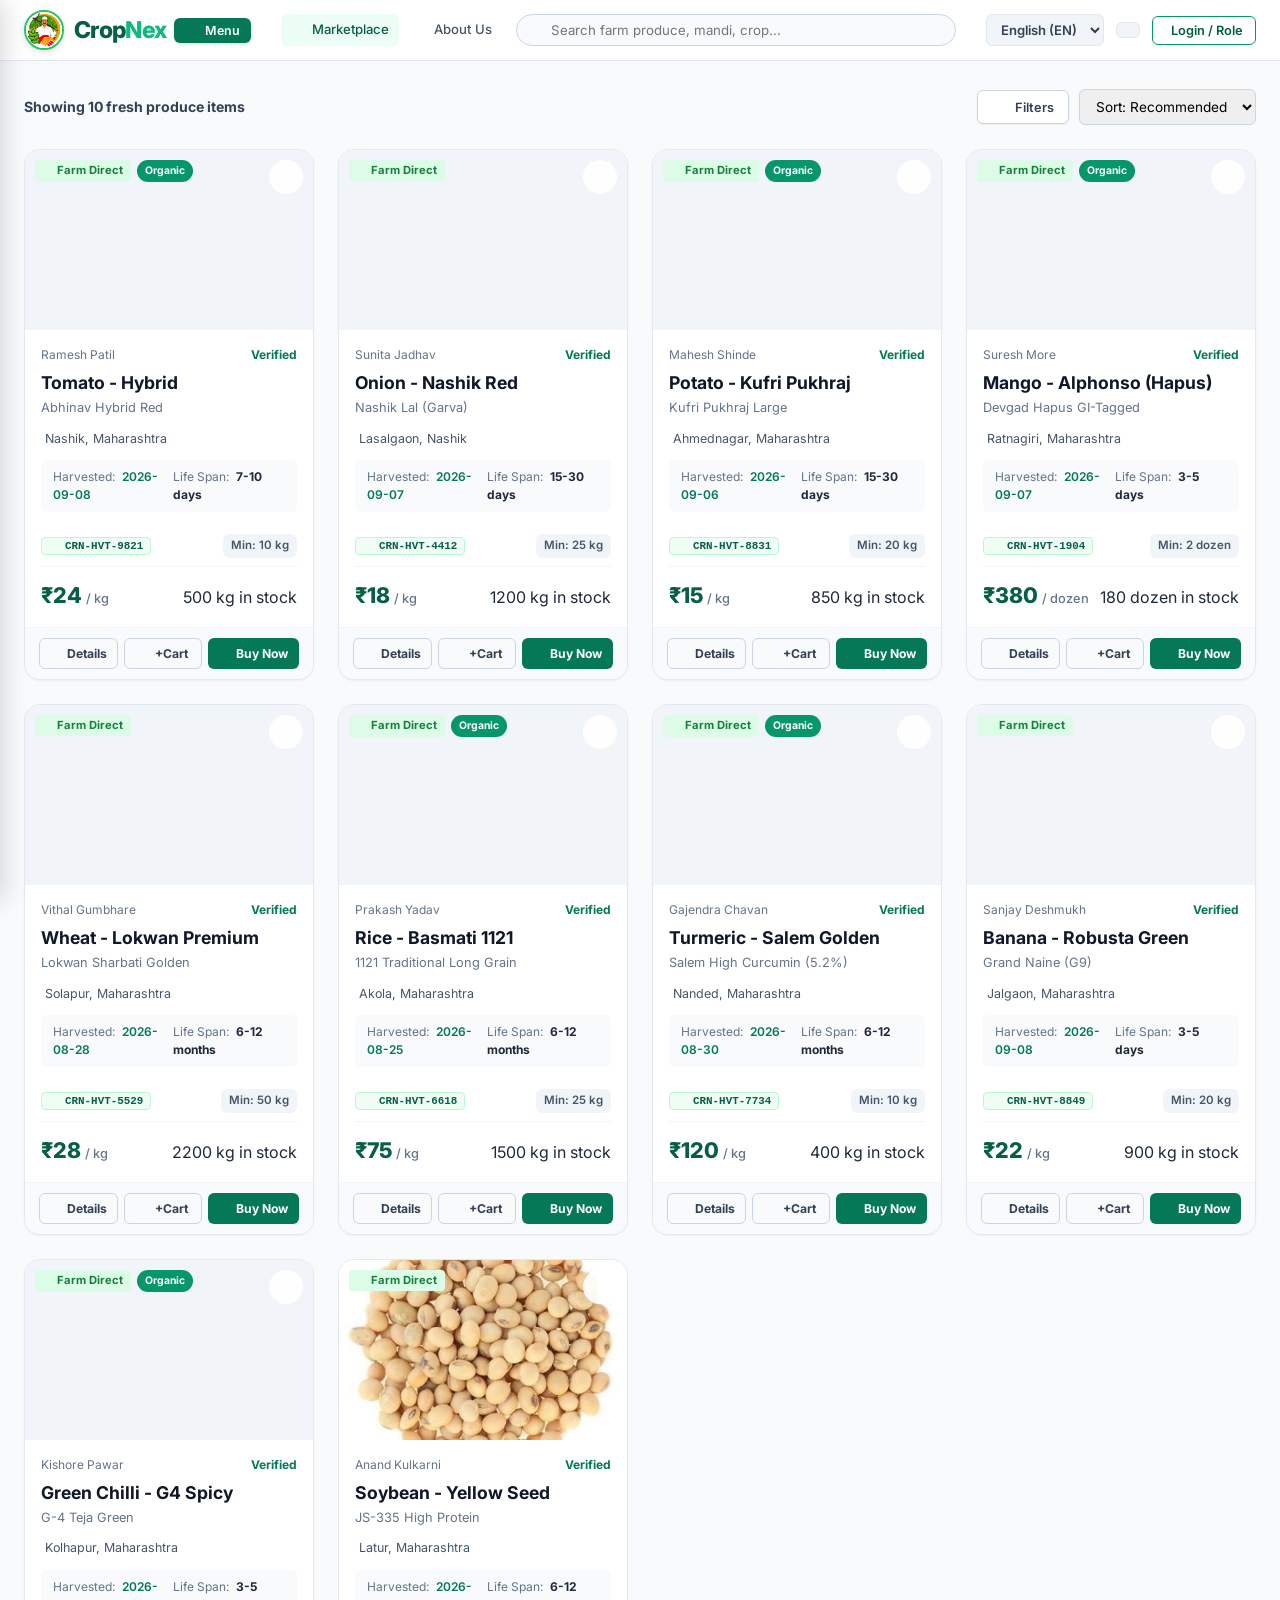
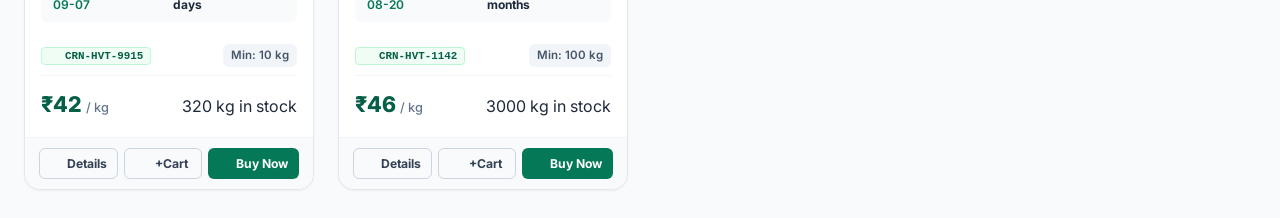
==== commit 39bcc61b: "Restore previous clean navbar and layout state" ====
--- a/index.html
+++ b/index.html
@@ -50,17 +50,17 @@
         </div>
 
         <!-- Top-Left Filter Button: Shown when searching or toggled (Buyer Only) -->
-        <button class="btn nav-top-filter-btn nav-buyer-only" id="navTopLeftFilterBtn" onclick="Marketplace.openFilterModal()" title="Filter Produce" style="display:none;">
+        <button class="btn nav-top-filter-btn nav-buyer-only" id="navTopLeftFilterBtn" onclick="Marketplace.openFilterModal()" title="Filter Produce" style="display:none; padding:6px 12px; font-size:0.8rem; border-radius:8px; align-items:center; gap:6px; background:#ecfdf5; border:1px solid #10b981; color:#065f46; font-weight:700; cursor:pointer; box-shadow:0 1px 3px rgba(0,0,0,0.06); transition:all 0.2s;">
           <i data-lucide="sliders-horizontal" style="width:14px; height:14px; color:#059669;"></i>
-          <span>Filter</span>
-          <span class="filter-count-badge" id="navFilterActiveCount" style="display:none;">0</span>
+          <span>Filter Produce</span>
+          <span class="filter-count-badge" id="navFilterActiveCount" style="display:none; background:#059669; color:#fff; border-radius:10px; padding:1px 6px; font-size:0.7rem;">0</span>
         </button>
       </div>
 
       <!-- Center: Nav Links & Search Bar -->
-      <div class="header-center-col" id="headerCenterCol">
+      <div class="header-center-col" style="display:flex; align-items:center; gap:14px; flex:1; max-width:700px; margin:0 10px;">
         <!-- Nav Links: Marketplace (Buyer), About Us (Home hidden on User page) -->
-        <nav class="nav-center-menu" id="navCenterMenu">
+        <nav class="nav-center-menu" id="navCenterMenu" style="display:flex; align-items:center; gap:4px;">
           <a href="javascript:void(0)" class="nav-link" id="navHomeLink" data-navigate="farmer-dashboard" title="CropNex Home" style="display:none;">
             <i data-lucide="home" style="width:15px; height:15px;"></i>
             <span>Home</span>
@@ -76,10 +76,10 @@
         </nav>
 
         <!-- Navbar Search Bar (Buyer Only) -->
-        <div class="nav-search-bar nav-buyer-only" id="navSearchBarContainer">
-          <i data-lucide="search" class="nav-search-icon"></i>
-          <input type="text" id="navProduceSearchInput" placeholder="Search farm produce, mandi, crop..." oninput="Marketplace.handleNavbarSearch(this.value)">
-          <button type="button" class="nav-search-clear" id="navSearchClearBtn" onclick="Marketplace.clearNavbarSearch()" style="display:none;" title="Clear">&times;</button>
+        <div class="nav-search-bar nav-buyer-only" id="navSearchBarContainer" style="position:relative; flex:1; min-width:180px;">
+          <i data-lucide="search" class="nav-search-icon" style="position:absolute; left:12px; top:50%; transform:translateY(-50%); width:15px; height:15px; color:#64748b; pointer-events:none;"></i>
+          <input type="text" id="navProduceSearchInput" placeholder="Search farm produce, mandi, crop..." oninput="Marketplace.handleNavbarSearch(this.value)" style="width:100%; padding:7px 30px 7px 34px; border-radius:20px; border:1px solid #cbd5e1; font-size:0.83rem; background:#f8fafc; outline:none; transition:all 0.2s;">
+          <button type="button" class="nav-search-clear" id="navSearchClearBtn" onclick="Marketplace.clearNavbarSearch()" style="display:none; position:absolute; right:10px; top:50%; transform:translateY(-50%); background:none; border:none; font-size:16px; color:#94a3b8; cursor:pointer;" title="Clear">&times;</button>
         </div>
       </div>
 
@@ -422,14 +422,14 @@
               <span>Showing fresh produce items</span>
             </div>
 
-            <div class="marketplace-filter-sort-row">
-              <button type="button" class="btn btn-outline btn-sm btn-filter-modal-trigger" onclick="UI.openModal('marketplaceFilterModal')">
-                <i data-lucide="sliders-horizontal" style="width:15px; height:15px; color:var(--primary-700);"></i>
+            <div style="display:flex; gap:10px; align-items:center; flex-wrap:wrap;">
+              <button type="button" class="btn btn-outline btn-sm btn-filter-modal-trigger" onclick="UI.openModal('marketplaceFilterModal')" style="display:inline-flex; align-items:center; gap:7px; font-weight:600; padding:8px 14px; border-color:var(--slate-300); background:var(--white);">
+                <i data-lucide="sliders-horizontal" style="width:16px; height:16px; color:var(--primary-700);"></i>
                 <span>Filters</span>
                 <span class="badge-filter-count" id="activeFiltersBadge" style="display:none; background:var(--primary-600); color:#fff; border-radius:10px; padding:1px 7px; font-size:0.75rem; font-weight:700;">0</span>
               </button>
 
-              <select class="form-select" id="mktSortBy">
+              <select class="form-select" id="mktSortBy" style="padding:8px 12px; border-radius:6px; border:1px solid #cbd5e1; font-size:0.85rem;">
                 <option value="recommended" data-i18n="mkt_sort_rec">Sort: Recommended</option>
                 <option value="lowest" data-i18n="mkt_sort_low">Lowest Price</option>
                 <option value="highest" data-i18n="mkt_sort_high">Highest Price</option>
--- a/css/style.css
+++ b/css/style.css
@@ -2314,32 +2314,26 @@
 /* 2. Tablets & Mobile Landscape (max-width: 768px) */
 @media (max-width: 768px) {
   .app-header {
-    padding: 8px 12px 10px 12px !important;
-    background: #ffffff !important;
-    border-bottom: 1px solid #e2e8f0 !important;
-    box-shadow: 0 1px 4px rgba(0, 0, 0, 0.04) !important;
-    position: sticky !important;
-    top: 0 !important;
-    z-index: 1000 !important;
+    padding: 8px 12px;
+    background: #ffffff;
+    box-shadow: 0 2px 8px rgba(0, 0, 0, 0.05);
+    position: sticky;
+    top: 0;
+    z-index: 1000;
   }
 
   .header-inner {
-    display: flex !important;
-    flex-wrap: wrap !important;
-    align-items: center !important;
-    justify-content: space-between !important;
-    padding: 0 !important;
-    gap: 8px 6px !important;
-    width: 100% !important;
-  }
-
-  /* Row 1 Left: Brand Logo & Menu Button */
+    display: flex;
+    flex-wrap: wrap;
+    align-items: center;
+    justify-content: space-between;
+    gap: 8px;
+  }
+
   .header-left-col {
-    order: 1 !important;
     display: flex !important;
     align-items: center !important;
     gap: 8px !important;
-    flex: 0 0 auto !important;
   }
 
   .brand-dashboard-wrapper {
@@ -2352,220 +2346,76 @@
   .brand-logo-img {
     width: 32px !important;
     height: 32px !important;
-    border-radius: 8px !important;
-    object-fit: contain !important;
   }
 
   .brand-text {
-    font-size: 1.18rem !important;
-    font-weight: 800 !important;
-    line-height: 1 !important;
-    margin: 0 !important;
+    font-size: 1.2rem !important;
   }
 
   .btn-dashboard-toggle {
-    height: 36px !important;
-    padding: 0 10px !important;
-    font-size: 0.78rem !important;
-    font-weight: 700 !important;
-    border-radius: 8px !important;
+    padding: 5px 9px !important;
+    font-size: 0.76rem !important;
+    border-radius: 6px !important;
     display: inline-flex !important;
     align-items: center !important;
-    justify-content: center !important;
-    gap: 5px !important;
-    background: #ecfdf5 !important;
-    border: 1px solid #a7f3d0 !important;
-    color: #065f46 !important;
-    cursor: pointer !important;
-    box-shadow: 0 1px 2px rgba(0, 0, 0, 0.03) !important;
-  }
-
-  .btn-dashboard-toggle:hover {
-    background: #d1fae5 !important;
-    border-color: #059669 !important;
-  }
-
-  .nav-top-filter-btn {
-    height: 36px !important;
-    padding: 0 10px !important;
-    font-size: 0.78rem !important;
-    font-weight: 700 !important;
-    border-radius: 8px !important;
-    display: inline-flex !important;
-    align-items: center !important;
-    gap: 5px !important;
-    background: #f0fdf4 !important;
-    border: 1px solid #10b981 !important;
-    color: #065f46 !important;
-    box-shadow: 0 1px 2px rgba(0, 0, 0, 0.03) !important;
-  }
-
-  /* Row 1 Right: Language, Cart, Login/Profile */
+    gap: 4px !important;
+  }
+
+  .header-center-col {
+    order: 3 !important;
+    width: 100% !important;
+    max-width: 100% !important;
+    margin: 4px 0 0 0 !important;
+    display: flex !important;
+  }
+
+  .nav-center-menu {
+    display: none !important;
+  }
+
+  .nav-search-bar {
+    width: 100% !important;
+    min-width: 100% !important;
+    position: relative !important;
+  }
+
+  .nav-search-bar input {
+    width: 100% !important;
+    padding: 8px 32px 8px 34px !important;
+    font-size: 0.84rem !important;
+    border-radius: 20px !important;
+  }
+
   .header-actions {
-    order: 2 !important;
     display: flex !important;
     align-items: center !important;
     gap: 6px !important;
-    flex: 0 0 auto !important;
-    margin-left: auto !important;
   }
 
   .lang-select-box {
-    height: 36px !important;
-    padding: 0 8px !important;
-    font-size: 0.76rem !important;
-    font-weight: 700 !important;
-    border-radius: 8px !important;
+    padding: 5px 8px !important;
+    font-size: 0.75rem !important;
+    border-radius: 6px !important;
     border: 1px solid #cbd5e1 !important;
-    background: #f8fafc !important;
-    color: #1e293b !important;
-    cursor: pointer !important;
-    outline: none !important;
   }
 
   .cart-icon-btn {
-    width: 36px !important;
-    height: 36px !important;
-    min-width: 36px !important;
+    width: 34px !important;
+    height: 34px !important;
     padding: 0 !important;
     display: inline-flex !important;
     align-items: center !important;
     justify-content: center !important;
     border-radius: 8px !important;
     background: #f8fafc !important;
-    border: 1px solid #cbd5e1 !important;
-    color: #1e293b !important;
-    cursor: pointer !important;
-    position: relative !important;
-    transition: all 0.15s ease !important;
-  }
-
-  .cart-icon-btn:hover {
-    background: #ecfdf5 !important;
-    border-color: #10b981 !important;
-    color: #059669 !important;
-  }
-
-  .cart-badge-count {
-    position: absolute !important;
-    top: -5px !important;
-    right: -5px !important;
-    background: #ef4444 !important;
-    color: #ffffff !important;
-    font-size: 0.62rem !important;
-    font-weight: 800 !important;
-    min-width: 17px !important;
-    height: 17px !important;
-    border-radius: 10px !important;
-    display: flex !important;
-    align-items: center !important;
-    justify-content: center !important;
-    padding: 0 4px !important;
-    border: 1.5px solid #ffffff !important;
-    line-height: 1 !important;
-  }
-
-  .auth-btn-login {
-    height: 36px !important;
-    padding: 0 12px !important;
-    font-size: 0.8rem !important;
-    font-weight: 700 !important;
-    border-radius: 8px !important;
-    background: #059669 !important;
-    color: #ffffff !important;
-    border: 1px solid #059669 !important;
-    display: inline-flex !important;
-    align-items: center !important;
-    gap: 5px !important;
-    white-space: nowrap !important;
-    box-shadow: 0 1px 3px rgba(5, 150, 105, 0.25) !important;
-    cursor: pointer !important;
-  }
-
-  .auth-btn-login:hover {
-    background: #047857 !important;
-  }
-
+    border: 1px solid #e2e8f0 !important;
+  }
+
+  .auth-btn-login,
   .auth-btn-profile {
-    height: 36px !important;
-    padding: 0 10px !important;
+    padding: 5px 10px !important;
     font-size: 0.78rem !important;
-    font-weight: 700 !important;
-    border-radius: 8px !important;
-    background: #ecfdf5 !important;
-    color: #065f46 !important;
-    border: 1px solid #10b981 !important;
-    display: inline-flex !important;
-    align-items: center !important;
-    gap: 5px !important;
-    white-space: nowrap !important;
-    cursor: pointer !important;
-  }
-
-  /* Row 2: Search Bar spans 100% full width */
-  .header-center-col {
-    order: 3 !important;
-    width: 100% !important;
-    flex: 0 0 100% !important;
-    max-width: 100% !important;
-    margin: 4px 0 0 0 !important;
-    padding: 0 !important;
-    display: flex !important;
-  }
-
-  .nav-center-menu {
-    display: none !important;
-  }
-
-  .nav-search-bar {
-    width: 100% !important;
-    min-width: 100% !important;
-    position: relative !important;
-  }
-
-  .nav-search-bar input {
-    width: 100% !important;
-    height: 40px !important;
-    padding: 0 34px 0 38px !important;
-    font-size: 0.86rem !important;
-    border-radius: 20px !important;
-    border: 1px solid #cbd5e1 !important;
-    background: #f8fafc !important;
-    outline: none !important;
-    box-shadow: 0 1px 2px rgba(0, 0, 0, 0.03) !important;
-    transition: all 0.2s ease !important;
-  }
-
-  .nav-search-bar input:focus {
-    background: #ffffff !important;
-    border-color: #059669 !important;
-    box-shadow: 0 0 0 3px rgba(5, 150, 105, 0.12) !important;
-  }
-
-  .nav-search-icon {
-    position: absolute !important;
-    left: 14px !important;
-    top: 50% !important;
-    transform: translateY(-50%) !important;
-    width: 16px !important;
-    height: 16px !important;
-    color: #64748b !important;
-    pointer-events: none !important;
-  }
-
-  .nav-search-clear {
-    position: absolute !important;
-    right: 12px !important;
-    top: 50% !important;
-    transform: translateY(-50%) !important;
-    width: 22px !important;
-    height: 22px !important;
-    display: flex !important;
-    align-items: center !important;
-    justify-content: center !important;
-    font-size: 18px !important;
-    color: #94a3b8 !important;
-    cursor: pointer !important;
+    border-radius: 6px !important;
   }
 
   /* Marketplace on Tablet & Mobile */
@@ -2583,51 +2433,32 @@
     flex-direction: column !important;
     gap: 10px !important;
     margin-bottom: 14px !important;
-    align-items: stretch !important;
-  }
-
-  .marketplace-count-badge {
-    font-size: 0.82rem !important;
-    font-weight: 700 !important;
-    color: #475569 !important;
+  }
+
+  .search-input-wrap {
+    width: 100% !important;
+  }
+
+  .marketplace-top-controls > div:last-child {
     display: flex !important;
+    width: 100% !important;
+    gap: 8px !important;
     align-items: center !important;
+  }
+
+  .btn-filter-modal-trigger {
+    flex: 1 !important;
     justify-content: center !important;
-    text-align: center !important;
-  }
-
-  .marketplace-filter-sort-row {
-    display: grid !important;
-    grid-template-columns: 1fr 1fr !important;
-    gap: 8px !important;
-    width: 100% !important;
-  }
-
-  .btn-filter-modal-trigger {
-    height: 38px !important;
-    padding: 0 12px !important;
-    font-size: 0.82rem !important;
-    font-weight: 700 !important;
+    padding: 9px 12px !important;
+    font-size: 0.84rem !important;
     border-radius: 8px !important;
-    display: inline-flex !important;
-    align-items: center !important;
-    justify-content: center !important;
-    gap: 6px !important;
-    background: #ffffff !important;
-    border: 1px solid #cbd5e1 !important;
-    color: #1e293b !important;
   }
 
   #mktSortBy {
-    height: 38px !important;
-    padding: 0 10px !important;
-    font-size: 0.8rem !important;
-    font-weight: 600 !important;
+    flex: 1.2 !important;
+    padding: 9px 10px !important;
+    font-size: 0.84rem !important;
     border-radius: 8px !important;
-    background: #ffffff !important;
-    border: 1px solid #cbd5e1 !important;
-    color: #1e293b !important;
-    outline: none !important;
   }
 
   .products-grid {
@@ -2733,25 +2564,11 @@
 /* 3. Mobile Phones (< 600px) */
 @media (max-width: 600px) {
   .app-header {
-    padding: 7px 10px 9px 10px !important;
+    padding: 6px 10px !important;
   }
 
   .header-inner {
-    display: flex !important;
-    flex-wrap: wrap !important;
-    align-items: center !important;
-    justify-content: space-between !important;
-    gap: 6px 4px !important;
-    width: 100% !important;
-  }
-
-  /* Row 1 Left */
-  .header-left-col {
-    order: 1 !important;
-    display: flex !important;
-    align-items: center !important;
     gap: 6px !important;
-    flex: 0 0 auto !important;
   }
 
   .brand-text {
@@ -2761,79 +2578,32 @@
   .brand-logo-img {
     width: 28px !important;
     height: 28px !important;
-    border-radius: 6px !important;
   }
 
   .btn-dashboard-toggle {
-    height: 34px !important;
-    padding: 0 8px !important;
-    font-size: 0.75rem !important;
+    padding: 4px 7px !important;
+    font-size: 0.72rem !important;
+  }
+
+  .header-actions {
     gap: 4px !important;
-    border-radius: 7px !important;
-  }
-
-  .nav-top-filter-btn {
-    height: 34px !important;
-    padding: 0 8px !important;
-    font-size: 0.75rem !important;
-    border-radius: 7px !important;
-  }
-
-  /* Row 1 Right */
-  .header-actions {
-    order: 2 !important;
-    display: flex !important;
-    align-items: center !important;
-    gap: 5px !important;
-    flex: 0 0 auto !important;
-    margin-left: auto !important;
   }
 
   .lang-select-box {
-    height: 34px !important;
-    padding: 0 6px !important;
+    padding: 4px 6px !important;
+    font-size: 0.72rem !important;
+    max-width: 72px !important;
+  }
+
+  .cart-icon-btn {
+    width: 32px !important;
+    height: 32px !important;
+  }
+
+  .auth-btn-login,
+  .auth-btn-profile {
+    padding: 4px 8px !important;
     font-size: 0.74rem !important;
-    max-width: 68px !important;
-    border-radius: 7px !important;
-  }
-
-  .cart-icon-btn {
-    width: 34px !important;
-    height: 34px !important;
-    min-width: 34px !important;
-    border-radius: 7px !important;
-  }
-
-  .auth-btn-login {
-    height: 34px !important;
-    padding: 0 10px !important;
-    font-size: 0.76rem !important;
-    border-radius: 7px !important;
-    gap: 4px !important;
-  }
-
-  .auth-btn-profile {
-    height: 34px !important;
-    padding: 0 8px !important;
-    font-size: 0.75rem !important;
-    border-radius: 7px !important;
-    gap: 4px !important;
-  }
-
-  /* Row 2: Search Bar Full Width */
-  .header-center-col {
-    order: 3 !important;
-    width: 100% !important;
-    flex: 0 0 100% !important;
-    max-width: 100% !important;
-    margin: 4px 0 0 0 !important;
-    display: flex !important;
-  }
-
-  .nav-search-bar input {
-    height: 38px !important;
-    padding: 0 30px 0 36px !important;
-    font-size: 0.84rem !important;
   }
 
   .products-grid {
@@ -2867,56 +2637,27 @@
 
   .product-card-footer {
     display: grid !important;
-    grid-template-columns: 1fr 1fr !important;
-    gap: 8px !important;
+    grid-template-columns: 1fr 1fr 1.1fr !important;
+    gap: 6px !important;
     padding: 10px 12px !important;
     background: #f8fafc !important;
-    border-top: 1px solid #f1f5f9 !important;
   }
 
   .product-card-footer .btn {
-    padding: 9px 8px !important;
-    font-size: 0.8rem !important;
+    padding: 8px 4px !important;
+    font-size: 0.74rem !important;
     font-weight: 700 !important;
-    border-radius: 8px !important;
+    border-radius: 6px !important;
     display: inline-flex !important;
     align-items: center !important;
     justify-content: center !important;
-    gap: 5px !important;
+    gap: 4px !important;
     width: 100% !important;
-    min-height: 38px !important;
-  }
-
-  .product-card-footer .btn-prod-details {
-    grid-column: 1 / 2 !important;
-    background: #ffffff !important;
-    border: 1px solid #cbd5e1 !important;
-    color: #334155 !important;
-  }
-
-  .product-card-footer .btn-prod-cart {
-    grid-column: 2 / 3 !important;
-    background: #ecfdf5 !important;
-    border: 1px solid #a7f3d0 !important;
-    color: #065f46 !important;
-  }
-
-  .product-card-footer .btn-prod-buy {
-    grid-column: 1 / -1 !important;
-    padding: 11px 14px !important;
-    font-size: 0.88rem !important;
-    font-weight: 800 !important;
-    border-radius: 8px !important;
-    background: #059669 !important;
-    color: #ffffff !important;
-    border: none !important;
-    box-shadow: 0 2px 6px rgba(5, 150, 105, 0.25) !important;
-    min-height: 42px !important;
   }
 
   .product-card-footer .btn i {
-    width: 14px !important;
-    height: 14px !important;
+    width: 13px !important;
+    height: 13px !important;
   }
 
   /* Farmer Dashboard on Mobile Phone */
@@ -3272,62 +3013,24 @@
 
 /* 4. Very Small Phones (< 380px) */
 @media (max-width: 380px) {
-  .app-header {
-    padding: 6px 8px !important;
-  }
-
-  .header-inner {
-    gap: 4px !important;
+  .product-card-footer {
+    grid-template-columns: 1fr 1fr !important;
+  }
+
+  .product-card-footer .btn-prod-buy {
+    grid-column: span 2 !important;
   }
 
   .brand-text {
-    font-size: 1.05rem !important;
-  }
-
-  .brand-logo-img {
-    width: 26px !important;
-    height: 26px !important;
-  }
-
-  .btn-dashboard-toggle {
-    height: 32px !important;
-    padding: 0 6px !important;
+    font-size: 1rem !important;
   }
 
   .btn-dashboard-toggle span {
     display: none;
   }
 
-  .header-actions {
-    gap: 4px !important;
-  }
-
-  .lang-select-box {
-    height: 32px !important;
-    padding: 0 4px !important;
-    font-size: 0.7rem !important;
-    max-width: 58px !important;
-  }
-
-  .cart-icon-btn {
-    width: 32px !important;
-    height: 32px !important;
-    min-width: 32px !important;
-  }
-
-  .auth-btn-login,
-  .auth-btn-profile {
-    height: 32px !important;
-    padding: 0 7px !important;
-    font-size: 0.72rem !important;
-  }
-
-  .product-card-footer {
-    grid-template-columns: 1fr 1fr !important;
-  }
-
-  .product-card-footer .btn-prod-buy {
-    grid-column: 1 / -1 !important;
+  .btn-dashboard-toggle {
+    padding: 5px !important;
   }
 }
 
@@ -3814,33 +3517,5 @@
   background: #f0fdf4 !important;
 }
 
-/* ==========================================================================
-   MOBILE TOUCH-FRIENDLY BUTTON SYSTEM
-   ========================================================================== */
-
-@media (max-width: 768px) {
-  /* Universal Mobile Touch-Friendly Button Enhancements */
-  button, .btn {
-    -webkit-tap-highlight-color: transparent;
-    touch-action: manipulation;
-  }
-
-  .btn {
-    min-height: 36px;
-  }
-
-  .btn-primary, .btn-secondary, .btn-outline {
-    border-radius: 8px;
-    font-weight: 700;
-  }
-
-  /* Table Action Buttons on Mobile */
-  .data-table .btn {
-    padding: 5px 8px !important;
-    font-size: 0.72rem !important;
-    min-height: 28px !important;
-  }
-}
-
-
-
+
+
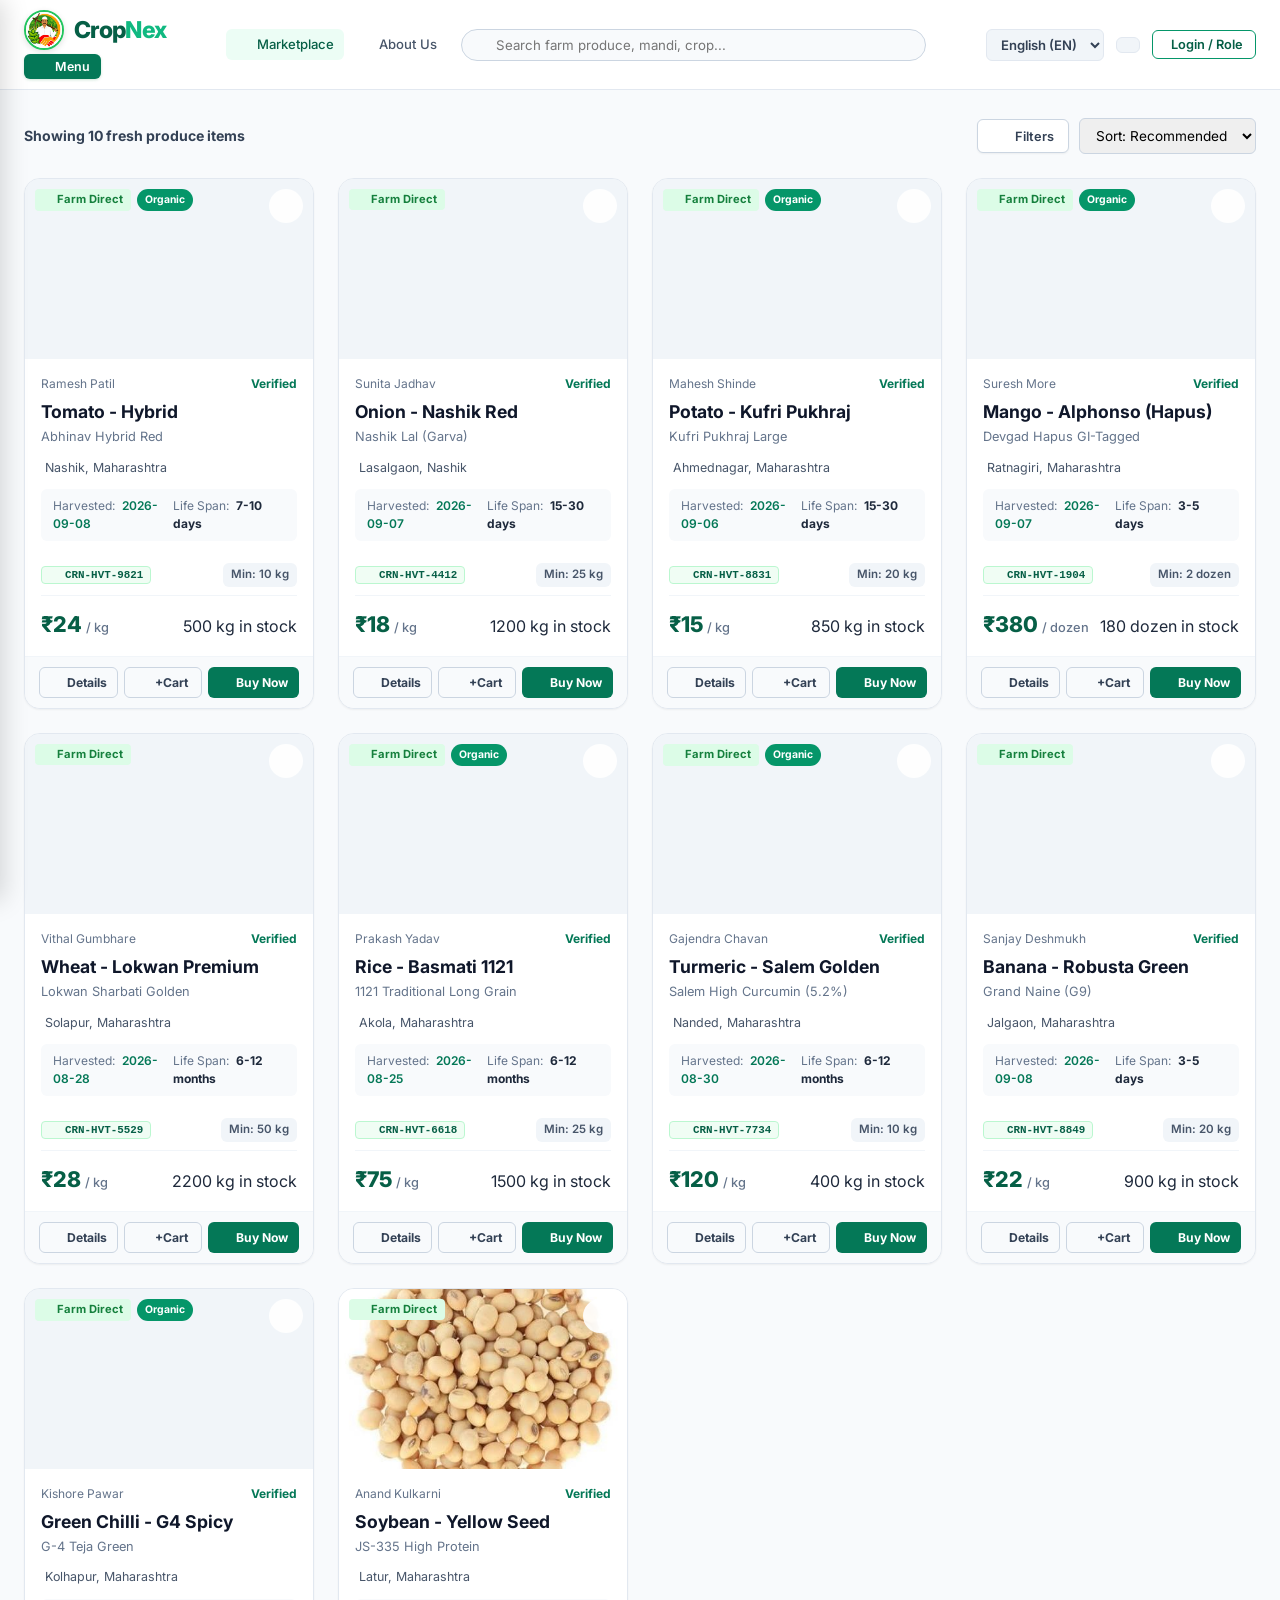
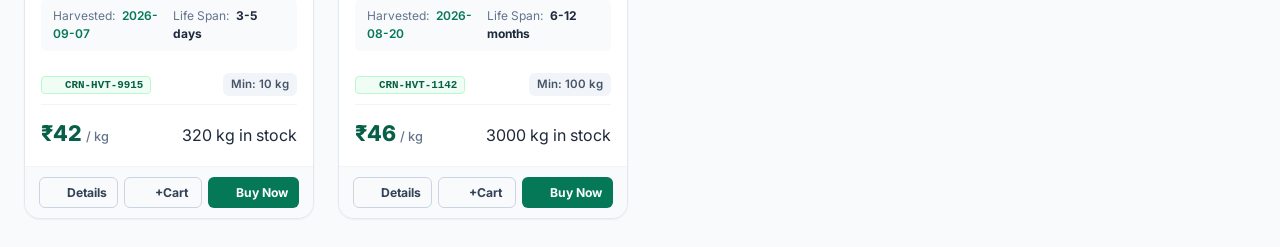
==== commit a16f5ecc: "Restore original 914c02f navbar styling and layout" ====
--- a/index.html
+++ b/index.html
@@ -33,17 +33,17 @@
   <!-- Global Application Header -->
   <header class="app-header">
     <div class="header-inner">
-      <!-- Left: Brand Logo, Menu Button & Top-Left Filter Button -->
-      <div class="header-left-col">
-        <div class="brand-dashboard-wrapper">
+      <!-- Left: Brand Logo, Dashboard Button Under It & Top-Left Filter Button -->
+      <div class="header-left-col" style="display:flex; align-items:center; gap:12px;">
+        <div class="brand-dashboard-wrapper" style="display:flex; flex-direction:column; align-items:flex-start; gap:4px;">
           <!-- Brand Logo -->
           <div class="brand-logo" id="brandLogoLink" data-navigate="marketplace" title="CropNex">
             <img src="assets/cropnex-logo.jpg?v=4.0" alt="CropNex Logo" class="brand-logo-img">
             <span class="brand-text">Crop<span>Nex</span></span>
           </div>
 
-          <!-- Navigation Menu button -->
-          <button type="button" class="btn btn-primary btn-dashboard-toggle" id="btnSidebarToggle" onclick="UI.toggleSidebar()" title="Open Navigation Menu">
+          <!-- Navigation Menu button right under CropNex -->
+          <button class="btn btn-primary btn-dashboard-toggle" id="btnSidebarToggle" onclick="UI.toggleSidebar()" title="Open Navigation Menu" style="padding:4px 10px; font-size:0.78rem; border-radius:6px; display:inline-flex; align-items:center; gap:6px;">
             <i data-lucide="menu" style="width:14px; height:14px;"></i>
             <span class="font-semibold">Menu</span>
           </button>
--- a/css/style.css
+++ b/css/style.css
@@ -2338,9 +2338,9 @@
 
   .brand-dashboard-wrapper {
     display: flex !important;
-    flex-direction: row !important;
-    align-items: center !important;
-    gap: 8px !important;
+    flex-direction: column !important;
+    align-items: flex-start !important;
+    gap: 4px !important;
   }
 
   .brand-logo-img {
@@ -3040,9 +3040,9 @@
 
 .brand-dashboard-wrapper {
   display: flex;
-  flex-direction: row;
-  align-items: center;
-  gap: 8px;
+  flex-direction: column;
+  align-items: flex-start;
+  gap: 4px;
 }
 
 .btn-dashboard-toggle {
@@ -3286,7 +3286,48 @@
   box-shadow: 0 0 0 3px rgba(16, 185, 129, 0.15) !important;
 }
 
-/* Header Search Focus & Transitions */
+/* Mobile & Tablet Responsiveness for Header */
+@media (max-width: 992px) {
+  .header-inner {
+    flex-wrap: wrap;
+    gap: 10px;
+  }
+  .header-center-col {
+    order: 3;
+    max-width: 100% !important;
+    width: 100% !important;
+    margin: 6px 0 0 0 !important;
+  }
+}
+
+@media (max-width: 640px) {
+  .app-header {
+    padding: 8px 12px;
+  }
+  .brand-text {
+    font-size: 1.2rem;
+  }
+  .brand-logo-img {
+    width: 32px;
+    height: 32px;
+  }
+  .btn-dashboard-toggle {
+    padding: 3px 8px !important;
+    font-size: 0.72rem !important;
+  }
+  .nav-center-menu .nav-link span {
+    display: none;
+  }
+  .nav-return-btn span {
+    display: none;
+  }
+  .nav-top-filter-btn span:first-of-type {
+    display: none;
+  }
+  .nav-top-filter-btn {
+    padding: 5px 8px !important;
+  }
+}
 
 /* Guaranteed role-based Navbar display: Farmer Page Restrictions */
 body.is-farmer #navMarketplaceLink,
